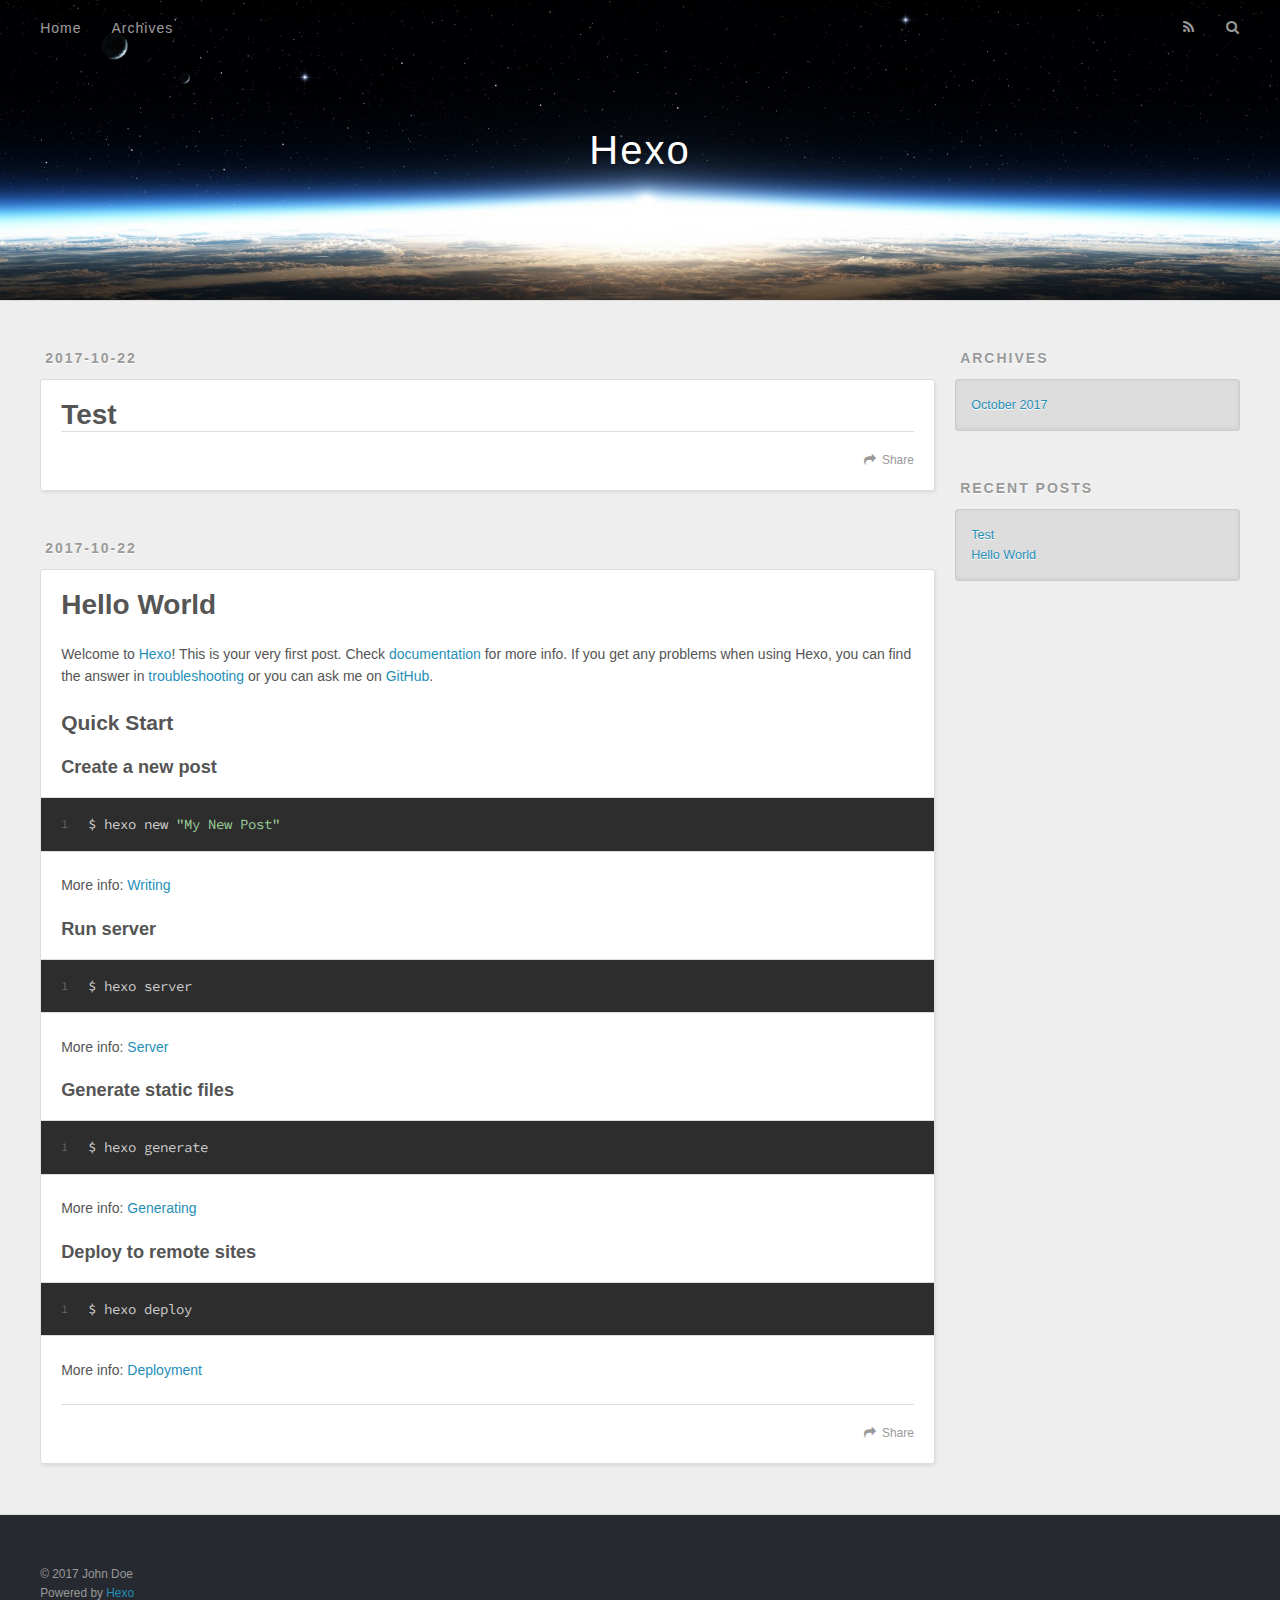
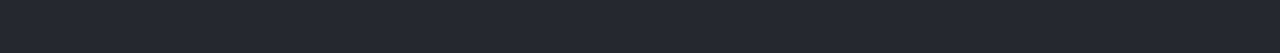
==== index.html @ ef5f0e51 "Site updated: 2017-10-22 21:50:22" ====
<!DOCTYPE html>
<html>
<head>
  <meta charset="utf-8">
  
  <title>Hexo</title>
  <meta name="viewport" content="width=device-width, initial-scale=1, maximum-scale=1">
  <meta property="og:type" content="website">
<meta property="og:title" content="Hexo">
<meta property="og:url" content="http://yoursite.com/index.html">
<meta property="og:site_name" content="Hexo">
<meta name="twitter:card" content="summary">
<meta name="twitter:title" content="Hexo">
  
    <link rel="alternate" href="/atom.xml" title="Hexo" type="application/atom+xml">
  
  
    <link rel="icon" href="/favicon.png">
  
  
    <link href="//fonts.googleapis.com/css?family=Source+Code+Pro" rel="stylesheet" type="text/css">
  
  <link rel="stylesheet" href="/css/style.css">
  

</head>

<body>
  <div id="container">
    <div id="wrap">
      <header id="header">
  <div id="banner"></div>
  <div id="header-outer" class="outer">
    <div id="header-title" class="inner">
      <h1 id="logo-wrap">
        <a href="/" id="logo">Hexo</a>
      </h1>
      
    </div>
    <div id="header-inner" class="inner">
      <nav id="main-nav">
        <a id="main-nav-toggle" class="nav-icon"></a>
        
          <a class="main-nav-link" href="/">Home</a>
        
          <a class="main-nav-link" href="/archives">Archives</a>
        
      </nav>
      <nav id="sub-nav">
        
          <a id="nav-rss-link" class="nav-icon" href="/atom.xml" title="RSS Feed"></a>
        
        <a id="nav-search-btn" class="nav-icon" title="Search"></a>
      </nav>
      <div id="search-form-wrap">
        <form action="//google.com/search" method="get" accept-charset="UTF-8" class="search-form"><input type="search" name="q" class="search-form-input" placeholder="Search"><button type="submit" class="search-form-submit">&#xF002;</button><input type="hidden" name="sitesearch" value="http://yoursite.com"></form>
      </div>
    </div>
  </div>
</header>
      <div class="outer">
        <section id="main">
  
    <article id="post-Test" class="article article-type-post" itemscope itemprop="blogPost">
  <div class="article-meta">
    <a href="/2017/10/22/Test/" class="article-date">
  <time datetime="2017-10-22T13:28:29.000Z" itemprop="datePublished">2017-10-22</time>
</a>
    
  </div>
  <div class="article-inner">
    
    
      <header class="article-header">
        
  
    <h1 itemprop="name">
      <a class="article-title" href="/2017/10/22/Test/">Test</a>
    </h1>
  

      </header>
    
    <div class="article-entry" itemprop="articleBody">
      
        
      
    </div>
    <footer class="article-footer">
      <a data-url="http://yoursite.com/2017/10/22/Test/" data-id="cj92sh2hn0000u2j56nhb7bbc" class="article-share-link">Share</a>
      
      
    </footer>
  </div>
  
</article>


  
    <article id="post-hello-world" class="article article-type-post" itemscope itemprop="blogPost">
  <div class="article-meta">
    <a href="/2017/10/22/hello-world/" class="article-date">
  <time datetime="2017-10-22T13:26:21.000Z" itemprop="datePublished">2017-10-22</time>
</a>
    
  </div>
  <div class="article-inner">
    
    
      <header class="article-header">
        
  
    <h1 itemprop="name">
      <a class="article-title" href="/2017/10/22/hello-world/">Hello World</a>
    </h1>
  

      </header>
    
    <div class="article-entry" itemprop="articleBody">
      
        <p>Welcome to <a href="https://hexo.io/" target="_blank" rel="external">Hexo</a>! This is your very first post. Check <a href="https://hexo.io/docs/" target="_blank" rel="external">documentation</a> for more info. If you get any problems when using Hexo, you can find the answer in <a href="https://hexo.io/docs/troubleshooting.html" target="_blank" rel="external">troubleshooting</a> or you can ask me on <a href="https://github.com/hexojs/hexo/issues" target="_blank" rel="external">GitHub</a>.</p>
<h2 id="Quick-Start"><a href="#Quick-Start" class="headerlink" title="Quick Start"></a>Quick Start</h2><h3 id="Create-a-new-post"><a href="#Create-a-new-post" class="headerlink" title="Create a new post"></a>Create a new post</h3><figure class="highlight bash"><table><tr><td class="gutter"><pre><div class="line">1</div></pre></td><td class="code"><pre><div class="line">$ hexo new <span class="string">"My New Post"</span></div></pre></td></tr></table></figure>
<p>More info: <a href="https://hexo.io/docs/writing.html" target="_blank" rel="external">Writing</a></p>
<h3 id="Run-server"><a href="#Run-server" class="headerlink" title="Run server"></a>Run server</h3><figure class="highlight bash"><table><tr><td class="gutter"><pre><div class="line">1</div></pre></td><td class="code"><pre><div class="line">$ hexo server</div></pre></td></tr></table></figure>
<p>More info: <a href="https://hexo.io/docs/server.html" target="_blank" rel="external">Server</a></p>
<h3 id="Generate-static-files"><a href="#Generate-static-files" class="headerlink" title="Generate static files"></a>Generate static files</h3><figure class="highlight bash"><table><tr><td class="gutter"><pre><div class="line">1</div></pre></td><td class="code"><pre><div class="line">$ hexo generate</div></pre></td></tr></table></figure>
<p>More info: <a href="https://hexo.io/docs/generating.html" target="_blank" rel="external">Generating</a></p>
<h3 id="Deploy-to-remote-sites"><a href="#Deploy-to-remote-sites" class="headerlink" title="Deploy to remote sites"></a>Deploy to remote sites</h3><figure class="highlight bash"><table><tr><td class="gutter"><pre><div class="line">1</div></pre></td><td class="code"><pre><div class="line">$ hexo deploy</div></pre></td></tr></table></figure>
<p>More info: <a href="https://hexo.io/docs/deployment.html" target="_blank" rel="external">Deployment</a></p>

      
    </div>
    <footer class="article-footer">
      <a data-url="http://yoursite.com/2017/10/22/hello-world/" data-id="cj92sh2iu0001u2j5vwj830d9" class="article-share-link">Share</a>
      
      
    </footer>
  </div>
  
</article>


  

</section>
        
          <aside id="sidebar">
  
    

  
    

  
    
  
    
  <div class="widget-wrap">
    <h3 class="widget-title">Archives</h3>
    <div class="widget">
      <ul class="archive-list"><li class="archive-list-item"><a class="archive-list-link" href="/archives/2017/10/">October 2017</a></li></ul>
    </div>
  </div>


  
    
  <div class="widget-wrap">
    <h3 class="widget-title">Recent Posts</h3>
    <div class="widget">
      <ul>
        
          <li>
            <a href="/2017/10/22/Test/">Test</a>
          </li>
        
          <li>
            <a href="/2017/10/22/hello-world/">Hello World</a>
          </li>
        
      </ul>
    </div>
  </div>

  
</aside>
        
      </div>
      <footer id="footer">
  
  <div class="outer">
    <div id="footer-info" class="inner">
      &copy; 2017 John Doe<br>
      Powered by <a href="http://hexo.io/" target="_blank">Hexo</a>
    </div>
  </div>
</footer>
    </div>
    <nav id="mobile-nav">
  
    <a href="/" class="mobile-nav-link">Home</a>
  
    <a href="/archives" class="mobile-nav-link">Archives</a>
  
</nav>
    

<script src="//ajax.googleapis.com/ajax/libs/jquery/2.0.3/jquery.min.js"></script>


  <link rel="stylesheet" href="/fancybox/jquery.fancybox.css">
  <script src="/fancybox/jquery.fancybox.pack.js"></script>


<script src="/js/script.js"></script>

  </div>
</body>
</html>
---- css/style.css ----
body {
  width: 100%;
}
body:before,
body:after {
  content: "";
  display: table;
}
body:after {
  clear: both;
}
html,
body,
div,
span,
applet,
object,
iframe,
h1,
h2,
h3,
h4,
h5,
h6,
p,
blockquote,
pre,
a,
abbr,
acronym,
address,
big,
cite,
code,
del,
dfn,
em,
img,
ins,
kbd,
q,
s,
samp,
small,
strike,
strong,
sub,
sup,
tt,
var,
dl,
dt,
dd,
ol,
ul,
li,
fieldset,
form,
label,
legend,
table,
caption,
tbody,
tfoot,
thead,
tr,
th,
td {
  margin: 0;
  padding: 0;
  border: 0;
  outline: 0;
  font-weight: inherit;
  font-style: inherit;
  font-family: inherit;
  font-size: 100%;
  vertical-align: baseline;
}
body {
  line-height: 1;
  color: #000;
  background: #fff;
}
ol,
ul {
  list-style: none;
}
table {
  border-collapse: separate;
  border-spacing: 0;
  vertical-align: middle;
}
caption,
th,
td {
  text-align: left;
  font-weight: normal;
  vertical-align: middle;
}
a img {
  border: none;
}
input,
button {
  margin: 0;
  padding: 0;
}
input::-moz-focus-inner,
button::-moz-focus-inner {
  border: 0;
  padding: 0;
}
@font-face {
  font-family: FontAwesome;
  font-style: normal;
  font-weight: normal;
  src: url("fonts/fontawesome-webfont.eot?v=#4.0.3");
  src: url("fonts/fontawesome-webfont.eot?#iefix&v=#4.0.3") format("embedded-opentype"), url("fonts/fontawesome-webfont.woff?v=#4.0.3") format("woff"), url("fonts/fontawesome-webfont.ttf?v=#4.0.3") format("truetype"), url("fonts/fontawesome-webfont.svg#fontawesomeregular?v=#4.0.3") format("svg");
}
html,
body,
#container {
  height: 100%;
}
body {
  background: #eee;
  font: 14px "Helvetica Neue", Helvetica, Arial, sans-serif;
  -webkit-text-size-adjust: 100%;
}
.outer {
  max-width: 1220px;
  margin: 0 auto;
  padding: 0 20px;
}
.outer:before,
.outer:after {
  content: "";
  display: table;
}
.outer:after {
  clear: both;
}
.inner {
  display: inline;
  float: left;
  width: 98.33333333333333%;
  margin: 0 0.833333333333333%;
}
.left,
.alignleft {
  float: left;
}
.right,
.alignright {
  float: right;
}
.clear {
  clear: both;
}
#container {
  position: relative;
}
.mobile-nav-on {
  overflow: hidden;
}
#wrap {
  height: 100%;
  width: 100%;
  position: absolute;
  top: 0;
  left: 0;
  -webkit-transition: 0.2s ease-out;
  -moz-transition: 0.2s ease-out;
  -ms-transition: 0.2s ease-out;
  transition: 0.2s ease-out;
  z-index: 1;
  background: #eee;
}
.mobile-nav-on #wrap {
  left: 280px;
}
@media screen and (min-width: 768px) {
  #main {
    display: inline;
    float: left;
    width: 73.33333333333333%;
    margin: 0 0.833333333333333%;
  }
}
.article-date,
.article-category-link,
.archive-year,
.widget-title {
  text-decoration: none;
  text-transform: uppercase;
  letter-spacing: 2px;
  color: #999;
  margin-bottom: 1em;
  margin-left: 5px;
  line-height: 1em;
  text-shadow: 0 1px #fff;
  font-weight: bold;
}
.article-inner,
.archive-article-inner {
  background: #fff;
  -webkit-box-shadow: 1px 2px 3px #ddd;
  box-shadow: 1px 2px 3px #ddd;
  border: 1px solid #ddd;
  border-radius: 3px;
}
.article-entry h1,
.widget h1 {
  font-size: 2em;
}
.article-entry h2,
.widget h2 {
  font-size: 1.5em;
}
.article-entry h3,
.widget h3 {
  font-size: 1.3em;
}
.article-entry h4,
.widget h4 {
  font-size: 1.2em;
}
.article-entry h5,
.widget h5 {
  font-size: 1em;
}
.article-entry h6,
.widget h6 {
  font-size: 1em;
  color: #999;
}
.article-entry hr,
.widget hr {
  border: 1px dashed #ddd;
}
.article-entry strong,
.widget strong {
  font-weight: bold;
}
.article-entry em,
.widget em,
.article-entry cite,
.widget cite {
  font-style: italic;
}
.article-entry sup,
.widget sup,
.article-entry sub,
.widget sub {
  font-size: 0.75em;
  line-height: 0;
  position: relative;
  vertical-align: baseline;
}
.article-entry sup,
.widget sup {
  top: -0.5em;
}
.article-entry sub,
.widget sub {
  bottom: -0.2em;
}
.article-entry small,
.widget small {
  font-size: 0.85em;
}
.article-entry acronym,
.widget acronym,
.article-entry abbr,
.widget abbr {
  border-bottom: 1px dotted;
}
.article-entry ul,
.widget ul,
.article-entry ol,
.widget ol,
.article-entry dl,
.widget dl {
  margin: 0 20px;
  line-height: 1.6em;
}
.article-entry ul ul,
.widget ul ul,
.article-entry ol ul,
.widget ol ul,
.article-entry ul ol,
.widget ul ol,
.article-entry ol ol,
.widget ol ol {
  margin-top: 0;
  margin-bottom: 0;
}
.article-entry ul,
.widget ul {
  list-style: disc;
}
.article-entry ol,
.widget ol {
  list-style: decimal;
}
.article-entry dt,
.widget dt {
  font-weight: bold;
}
#header {
  height: 300px;
  position: relative;
  border-bottom: 1px solid #ddd;
}
#header:before,
#header:after {
  content: "";
  position: absolute;
  left: 0;
  right: 0;
  height: 40px;
}
#header:before {
  top: 0;
  background: -webkit-linear-gradient(rgba(0,0,0,0.2), transparent);
  background: -moz-linear-gradient(rgba(0,0,0,0.2), transparent);
  background: -ms-linear-gradient(rgba(0,0,0,0.2), transparent);
  background: linear-gradient(rgba(0,0,0,0.2), transparent);
}
#header:after {
  bottom: 0;
  background: -webkit-linear-gradient(transparent, rgba(0,0,0,0.2));
  background: -moz-linear-gradient(transparent, rgba(0,0,0,0.2));
  background: -ms-linear-gradient(transparent, rgba(0,0,0,0.2));
  background: linear-gradient(transparent, rgba(0,0,0,0.2));
}
#header-outer {
  height: 100%;
  position: relative;
}
#header-inner {
  position: relative;
  overflow: hidden;
}
#banner {
  position: absolute;
  top: 0;
  left: 0;
  width: 100%;
  height: 100%;
  background: url("images/banner.jpg") center #000;
  -webkit-background-size: cover;
  -moz-background-size: cover;
  background-size: cover;
  z-index: -1;
}
#header-title {
  text-align: center;
  height: 40px;
  position: absolute;
  top: 50%;
  left: 0;
  margin-top: -20px;
}
#logo,
#subtitle {
  text-decoration: none;
  color: #fff;
  font-weight: 300;
  text-shadow: 0 1px 4px rgba(0,0,0,0.3);
}
#logo {
  font-size: 40px;
  line-height: 40px;
  letter-spacing: 2px;
}
#subtitle {
  font-size: 16px;
  line-height: 16px;
  letter-spacing: 1px;
}
#subtitle-wrap {
  margin-top: 16px;
}
#main-nav {
  float: left;
  margin-left: -15px;
}
.nav-icon,
.main-nav-link {
  float: left;
  color: #fff;
  opacity: 0.6;
  text-decoration: none;
  text-shadow: 0 1px rgba(0,0,0,0.2);
  -webkit-transition: opacity 0.2s;
  -moz-transition: opacity 0.2s;
  -ms-transition: opacity 0.2s;
  transition: opacity 0.2s;
  display: block;
  padding: 20px 15px;
}
.nav-icon:hover,
.main-nav-link:hover {
  opacity: 1;
}
.nav-icon {
  font-family: FontAwesome;
  text-align: center;
  font-size: 14px;
  width: 14px;
  height: 14px;
  padding: 20px 15px;
  position: relative;
  cursor: pointer;
}
.main-nav-link {
  font-weight: 300;
  letter-spacing: 1px;
}
@media screen and (max-width: 479px) {
  .main-nav-link {
    display: none;
  }
}
#main-nav-toggle {
  display: none;
}
#main-nav-toggle:before {
  content: "\f0c9";
}
@media screen and (max-width: 479px) {
  #main-nav-toggle {
    display: block;
  }
}
#sub-nav {
  float: right;
  margin-right: -15px;
}
#nav-rss-link:before {
  content: "\f09e";
}
#nav-search-btn:before {
  content: "\f002";
}
#search-form-wrap {
  position: absolute;
  top: 15px;
  width: 150px;
  height: 30px;
  right: -150px;
  opacity: 0;
  -webkit-transition: 0.2s ease-out;
  -moz-transition: 0.2s ease-out;
  -ms-transition: 0.2s ease-out;
  transition: 0.2s ease-out;
}
#search-form-wrap.on {
  opacity: 1;
  right: 0;
}
@media screen and (max-width: 479px) {
  #search-form-wrap {
    width: 100%;
    right: -100%;
  }
}
.search-form {
  position: absolute;
  top: 0;
  left: 0;
  right: 0;
  background: #fff;
  padding: 5px 15px;
  border-radius: 15px;
  -webkit-box-shadow: 0 0 10px rgba(0,0,0,0.3);
  box-shadow: 0 0 10px rgba(0,0,0,0.3);
}
.search-form-input {
  border: none;
  background: none;
  color: #555;
  width: 100%;
  font: 13px "Helvetica Neue", Helvetica, Arial, sans-serif;
  outline: none;
}
.search-form-input::-webkit-search-results-decoration,
.search-form-input::-webkit-search-cancel-button {
  -webkit-appearance: none;
}
.search-form-submit {
  position: absolute;
  top: 50%;
  right: 10px;
  margin-top: -7px;
  font: 13px FontAwesome;
  border: none;
  background: none;
  color: #bbb;
  cursor: pointer;
}
.search-form-submit:hover,
.search-form-submit:focus {
  color: #777;
}
.article {
  margin: 50px 0;
}
.article-inner {
  overflow: hidden;
}
.article-meta:before,
.article-meta:after {
  content: "";
  display: table;
}
.article-meta:after {
  clear: both;
}
.article-date {
  float: left;
}
.article-category {
  float: left;
  line-height: 1em;
  color: #ccc;
  text-shadow: 0 1px #fff;
  margin-left: 8px;
}
.article-category:before {
  content: "\2022";
}
.article-category-link {
  margin: 0 12px 1em;
}
.article-header {
  padding: 20px 20px 0;
}
.article-title {
  text-decoration: none;
  font-size: 2em;
  font-weight: bold;
  color: #555;
  line-height: 1.1em;
  -webkit-transition: color 0.2s;
  -moz-transition: color 0.2s;
  -ms-transition: color 0.2s;
  transition: color 0.2s;
}
a.article-title:hover {
  color: #258fb8;
}
.article-entry {
  color: #555;
  padding: 0 20px;
}
.article-entry:before,
.article-entry:after {
  content: "";
  display: table;
}
.article-entry:after {
  clear: both;
}
.article-entry p,
.article-entry table {
  line-height: 1.6em;
  margin: 1.6em 0;
}
.article-entry h1,
.article-entry h2,
.article-entry h3,
.article-entry h4,
.article-entry h5,
.article-entry h6 {
  font-weight: bold;
}
.article-entry h1,
.article-entry h2,
.article-entry h3,
.article-entry h4,
.article-entry h5,
.article-entry h6 {
  line-height: 1.1em;
  margin: 1.1em 0;
}
.article-entry a {
  color: #258fb8;
  text-decoration: none;
}
.article-entry a:hover {
  text-decoration: underline;
}
.article-entry ul,
.article-entry ol,
.article-entry dl {
  margin-top: 1.6em;
  margin-bottom: 1.6em;
}
.article-entry img,
.article-entry video {
  max-width: 100%;
  height: auto;
  display: block;
  margin: auto;
}
.article-entry iframe {
  border: none;
}
.article-entry table {
  width: 100%;
  border-collapse: collapse;
  border-spacing: 0;
}
.article-entry th {
  font-weight: bold;
  border-bottom: 3px solid #ddd;
  padding-bottom: 0.5em;
}
.article-entry td {
  border-bottom: 1px solid #ddd;
  padding: 10px 0;
}
.article-entry blockquote {
  font-family: Georgia, "Times New Roman", serif;
  font-size: 1.4em;
  margin: 1.6em 20px;
  text-align: center;
}
.article-entry blockquote footer {
  font-size: 14px;
  margin: 1.6em 0;
  font-family: "Helvetica Neue", Helvetica, Arial, sans-serif;
}
.article-entry blockquote footer cite:before {
  content: "—";
  padding: 0 0.5em;
}
.article-entry .pullquote {
  text-align: left;
  width: 45%;
  margin: 0;
}
.article-entry .pullquote.left {
  margin-left: 0.5em;
  margin-right: 1em;
}
.article-entry .pullquote.right {
  margin-right: 0.5em;
  margin-left: 1em;
}
.article-entry .caption {
  color: #999;
  display: block;
  font-size: 0.9em;
  margin-top: 0.5em;
  position: relative;
  text-align: center;
}
.article-entry .video-container {
  position: relative;
  padding-top: 56.25%;
  height: 0;
  overflow: hidden;
}
.article-entry .video-container iframe,
.article-entry .video-container object,
.article-entry .video-container embed {
  position: absolute;
  top: 0;
  left: 0;
  width: 100%;
  height: 100%;
  margin-top: 0;
}
.article-more-link a {
  display: inline-block;
  line-height: 1em;
  padding: 6px 15px;
  border-radius: 15px;
  background: #eee;
  color: #999;
  text-shadow: 0 1px #fff;
  text-decoration: none;
}
.article-more-link a:hover {
  background: #258fb8;
  color: #fff;
  text-decoration: none;
  text-shadow: 0 1px #1e7293;
}
.article-footer {
  font-size: 0.85em;
  line-height: 1.6em;
  border-top: 1px solid #ddd;
  padding-top: 1.6em;
  margin: 0 20px 20px;
}
.article-footer:before,
.article-footer:after {
  content: "";
  display: table;
}
.article-footer:after {
  clear: both;
}
.article-footer a {
  color: #999;
  text-decoration: none;
}
.article-footer a:hover {
  color: #555;
}
.article-tag-list-item {
  float: left;
  margin-right: 10px;
}
.article-tag-list-link:before {
  content: "#";
}
.article-comment-link {
  float: right;
}
.article-comment-link:before {
  content: "\f075";
  font-family: FontAwesome;
  padding-right: 8px;
}
.article-share-link {
  cursor: pointer;
  float: right;
  margin-left: 20px;
}
.article-share-link:before {
  content: "\f064";
  font-family: FontAwesome;
  padding-right: 6px;
}
#article-nav {
  position: relative;
}
#article-nav:before,
#article-nav:after {
  content: "";
  display: table;
}
#article-nav:after {
  clear: both;
}
@media screen and (min-width: 768px) {
  #article-nav {
    margin: 50px 0;
  }
  #article-nav:before {
    width: 8px;
    height: 8px;
    position: absolute;
    top: 50%;
    left: 50%;
    margin-top: -4px;
    margin-left: -4px;
    content: "";
    border-radius: 50%;
    background: #ddd;
    -webkit-box-shadow: 0 1px 2px #fff;
    box-shadow: 0 1px 2px #fff;
  }
}
.article-nav-link-wrap {
  text-decoration: none;
  text-shadow: 0 1px #fff;
  color: #999;
  -webkit-box-sizing: border-box;
  -moz-box-sizing: border-box;
  box-sizing: border-box;
  margin-top: 50px;
  text-align: center;
  display: block;
}
.article-nav-link-wrap:hover {
  color: #555;
}
@media screen and (min-width: 768px) {
  .article-nav-link-wrap {
    width: 50%;
    margin-top: 0;
  }
}
@media screen and (min-width: 768px) {
  #article-nav-newer {
    float: left;
    text-align: right;
    padding-right: 20px;
  }
}
@media screen and (min-width: 768px) {
  #article-nav-older {
    float: right;
    text-align: left;
    padding-left: 20px;
  }
}
.article-nav-caption {
  text-transform: uppercase;
  letter-spacing: 2px;
  color: #ddd;
  line-height: 1em;
  font-weight: bold;
}
#article-nav-newer .article-nav-caption {
  margin-right: -2px;
}
.article-nav-title {
  font-size: 0.85em;
  line-height: 1.6em;
  margin-top: 0.5em;
}
.article-share-box {
  position: absolute;
  display: none;
  background: #fff;
  -webkit-box-shadow: 1px 2px 10px rgba(0,0,0,0.2);
  box-shadow: 1px 2px 10px rgba(0,0,0,0.2);
  border-radius: 3px;
  margin-left: -145px;
  overflow: hidden;
  z-index: 1;
}
.article-share-box.on {
  display: block;
}
.article-share-input {
  width: 100%;
  background: none;
  -webkit-box-sizing: border-box;
  -moz-box-sizing: border-box;
  box-sizing: border-box;
  font: 14px "Helvetica Neue", Helvetica, Arial, sans-serif;
  padding: 0 15px;
  color: #555;
  outline: none;
  border: 1px solid #ddd;
  border-radius: 3px 3px 0 0;
  height: 36px;
  line-height: 36px;
}
.article-share-links {
  background: #eee;
}
.article-share-links:before,
.article-share-links:after {
  content: "";
  display: table;
}
.article-share-links:after {
  clear: both;
}
.article-share-twitter,
.article-share-facebook,
.article-share-pinterest,
.article-share-google {
  width: 50px;
  height: 36px;
  display: block;
  float: left;
  position: relative;
  color: #999;
  text-shadow: 0 1px #fff;
}
.article-share-twitter:before,
.article-share-facebook:before,
.article-share-pinterest:before,
.article-share-google:before {
  font-size: 20px;
  font-family: FontAwesome;
  width: 20px;
  height: 20px;
  position: absolute;
  top: 50%;
  left: 50%;
  margin-top: -10px;
  margin-left: -10px;
  text-align: center;
}
.article-share-twitter:hover,
.article-share-facebook:hover,
.article-share-pinterest:hover,
.article-share-google:hover {
  color: #fff;
}
.article-share-twitter:before {
  content: "\f099";
}
.article-share-twitter:hover {
  background: #00aced;
  text-shadow: 0 1px #008abe;
}
.article-share-facebook:before {
  content: "\f09a";
}
.article-share-facebook:hover {
  background: #3b5998;
  text-shadow: 0 1px #2f477a;
}
.article-share-pinterest:before {
  content: "\f0d2";
}
.article-share-pinterest:hover {
  background: #cb2027;
  text-shadow: 0 1px #a21a1f;
}
.article-share-google:before {
  content: "\f0d5";
}
.article-share-google:hover {
  background: #dd4b39;
  text-shadow: 0 1px #be3221;
}
.article-gallery {
  background: #000;
  position: relative;
}
.article-gallery-photos {
  position: relative;
  overflow: hidden;
}
.article-gallery-img {
  display: none;
  max-width: 100%;
}
.article-gallery-img:first-child {
  display: block;
}
.article-gallery-img.loaded {
  position: absolute;
  display: block;
}
.article-gallery-img img {
  display: block;
  max-width: 100%;
  margin: 0 auto;
}
#comments {
  background: #fff;
  -webkit-box-shadow: 1px 2px 3px #ddd;
  box-shadow: 1px 2px 3px #ddd;
  padding: 20px;
  border: 1px solid #ddd;
  border-radius: 3px;
  margin: 50px 0;
}
#comments a {
  color: #258fb8;
}
.archives-wrap {
  margin: 50px 0;
}
.archives:before,
.archives:after {
  content: "";
  display: table;
}
.archives:after {
  clear: both;
}
.archive-year-wrap {
  margin-bottom: 1em;
}
.archives {
  -webkit-column-gap: 10px;
  -moz-column-gap: 10px;
  column-gap: 10px;
}
@media screen and (min-width: 480px) and (max-width: 767px) {
  .archives {
    -webkit-column-count: 2;
    -moz-column-count: 2;
    column-count: 2;
  }
}
@media screen and (min-width: 768px) {
  .archives {
    -webkit-column-count: 3;
    -moz-column-count: 3;
    column-count: 3;
  }
}
.archive-article {
  -webkit-column-break-inside: avoid;
  page-break-inside: avoid;
  overflow: hidden;
  break-inside: avoid-column;
}
.archive-article-inner {
  padding: 10px;
  margin-bottom: 15px;
}
.archive-article-title {
  text-decoration: none;
  font-weight: bold;
  color: #555;
  -webkit-transition: color 0.2s;
  -moz-transition: color 0.2s;
  -ms-transition: color 0.2s;
  transition: color 0.2s;
  line-height: 1.6em;
}
.archive-article-title:hover {
  color: #258fb8;
}
.archive-article-footer {
  margin-top: 1em;
}
.archive-article-date {
  color: #999;
  text-decoration: none;
  font-size: 0.85em;
  line-height: 1em;
  margin-bottom: 0.5em;
  display: block;
}
#page-nav {
  margin: 50px auto;
  background: #fff;
  -webkit-box-shadow: 1px 2px 3px #ddd;
  box-shadow: 1px 2px 3px #ddd;
  border: 1px solid #ddd;
  border-radius: 3px;
  text-align: center;
  color: #999;
  overflow: hidden;
}
#page-nav:before,
#page-nav:after {
  content: "";
  display: table;
}
#page-nav:after {
  clear: both;
}
#page-nav a,
#page-nav span {
  padding: 10px 20px;
  line-height: 1;
  height: 2ex;
}
#page-nav a {
  color: #999;
  text-decoration: none;
}
#page-nav a:hover {
  background: #999;
  color: #fff;
}
#page-nav .prev {
  float: left;
}
#page-nav .next {
  float: right;
}
#page-nav .page-number {
  display: inline-block;
}
@media screen and (max-width: 479px) {
  #page-nav .page-number {
    display: none;
  }
}
#page-nav .current {
  color: #555;
  font-weight: bold;
}
#page-nav .space {
  color: #ddd;
}
#footer {
  background: #262a30;
  padding: 50px 0;
  border-top: 1px solid #ddd;
  color: #999;
}
#footer a {
  color: #258fb8;
  text-decoration: none;
}
#footer a:hover {
  text-decoration: underline;
}
#footer-info {
  line-height: 1.6em;
  font-size: 0.85em;
}
.article-entry pre,
.article-entry .highlight {
  background: #2d2d2d;
  margin: 0 -20px;
  padding: 15px 20px;
  border-style: solid;
  border-color: #ddd;
  border-width: 1px 0;
  overflow: auto;
  color: #ccc;
  line-height: 22.400000000000002px;
}
.article-entry .highlight .gutter pre,
.article-entry .gist .gist-file .gist-data .line-numbers {
  color: #666;
  font-size: 0.85em;
}
.article-entry pre,
.article-entry code {
  font-family: "Source Code Pro", Consolas, Monaco, Menlo, Consolas, monospace;
}
.article-entry code {
  background: #eee;
  text-shadow: 0 1px #fff;
  padding: 0 0.3em;
}
.article-entry pre code {
  background: none;
  text-shadow: none;
  padding: 0;
}
.article-entry .highlight pre {
  border: none;
  margin: 0;
  padding: 0;
}
.article-entry .highlight table {
  margin: 0;
  width: auto;
}
.article-entry .highlight td {
  border: none;
  padding: 0;
}
.article-entry .highlight figcaption {
  font-size: 0.85em;
  color: #999;
  line-height: 1em;
  margin-bottom: 1em;
}
.article-entry .highlight figcaption:before,
.article-entry .highlight figcaption:after {
  content: "";
  display: table;
}
.article-entry .highlight figcaption:after {
  clear: both;
}
.article-entry .highlight figcaption a {
  float: right;
}
.article-entry .highlight .gutter pre {
  text-align: right;
  padding-right: 20px;
}
.article-entry .highlight .line {
  height: 22.400000000000002px;
}
.article-entry .highlight .line.marked {
  background: #515151;
}
.article-entry .gist {
  margin: 0 -20px;
  border-style: solid;
  border-color: #ddd;
  border-width: 1px 0;
  background: #2d2d2d;
  padding: 15px 20px 15px 0;
}
.article-entry .gist .gist-file {
  border: none;
  font-family: "Source Code Pro", Consolas, Monaco, Menlo, Consolas, monospace;
  margin: 0;
}
.article-entry .gist .gist-file .gist-data {
  background: none;
  border: none;
}
.article-entry .gist .gist-file .gist-data .line-numbers {
  background: none;
  border: none;
  padding: 0 20px 0 0;
}
.article-entry .gist .gist-file .gist-data .line-data {
  padding: 0 !important;
}
.article-entry .gist .gist-file .highlight {
  margin: 0;
  padding: 0;
  border: none;
}
.article-entry .gist .gist-file .gist-meta {
  background: #2d2d2d;
  color: #999;
  font: 0.85em "Helvetica Neue", Helvetica, Arial, sans-serif;
  text-shadow: 0 0;
  padding: 0;
  margin-top: 1em;
  margin-left: 20px;
}
.article-entry .gist .gist-file .gist-meta a {
  color: #258fb8;
  font-weight: normal;
}
.article-entry .gist .gist-file .gist-meta a:hover {
  text-decoration: underline;
}
pre .comment,
pre .title {
  color: #999;
}
pre .variable,
pre .attribute,
pre .tag,
pre .regexp,
pre .ruby .constant,
pre .xml .tag .title,
pre .xml .pi,
pre .xml .doctype,
pre .html .doctype,
pre .css .id,
pre .css .class,
pre .css .pseudo {
  color: #f2777a;
}
pre .number,
pre .preprocessor,
pre .built_in,
pre .literal,
pre .params,
pre .constant {
  color: #f99157;
}
pre .class,
pre .ruby .class .title,
pre .css .rules .attribute {
  color: #9c9;
}
pre .string,
pre .value,
pre .inheritance,
pre .header,
pre .ruby .symbol,
pre .xml .cdata {
  color: #9c9;
}
pre .css .hexcolor {
  color: #6cc;
}
pre .function,
pre .python .decorator,
pre .python .title,
pre .ruby .function .title,
pre .ruby .title .keyword,
pre .perl .sub,
pre .javascript .title,
pre .coffeescript .title {
  color: #69c;
}
pre .keyword,
pre .javascript .function {
  color: #c9c;
}
@media screen and (max-width: 479px) {
  #mobile-nav {
    position: absolute;
    top: 0;
    left: 0;
    width: 280px;
    height: 100%;
    background: #191919;
    border-right: 1px solid #fff;
  }
}
@media screen and (max-width: 479px) {
  .mobile-nav-link {
    display: block;
    color: #999;
    text-decoration: none;
    padding: 15px 20px;
    font-weight: bold;
  }
  .mobile-nav-link:hover {
    color: #fff;
  }
}
@media screen and (min-width: 768px) {
  #sidebar {
    display: inline;
    float: left;
    width: 23.333333333333332%;
    margin: 0 0.833333333333333%;
  }
}
.widget-wrap {
  margin: 50px 0;
}
.widget {
  color: #777;
  text-shadow: 0 1px #fff;
  background: #ddd;
  -webkit-box-shadow: 0 -1px 4px #ccc inset;
  box-shadow: 0 -1px 4px #ccc inset;
  border: 1px solid #ccc;
  padding: 15px;
  border-radius: 3px;
}
.widget a {
  color: #258fb8;
  text-decoration: none;
}
.widget a:hover {
  text-decoration: underline;
}
.widget ul ul,
.widget ol ul,
.widget dl ul,
.widget ul ol,
.widget ol ol,
.widget dl ol,
.widget ul dl,
.widget ol dl,
.widget dl dl {
  margin-left: 15px;
  list-style: disc;
}
.widget {
  line-height: 1.6em;
  word-wrap: break-word;
  font-size: 0.9em;
}
.widget ul,
.widget ol {
  list-style: none;
  margin: 0;
}
.widget ul ul,
.widget ol ul,
.widget ul ol,
.widget ol ol {
  margin: 0 20px;
}
.widget ul ul,
.widget ol ul {
  list-style: disc;
}
.widget ul ol,
.widget ol ol {
  list-style: decimal;
}
.category-list-count,
.tag-list-count,
.archive-list-count {
  padding-left: 5px;
  color: #999;
  font-size: 0.85em;
}
.category-list-count:before,
.tag-list-count:before,
.archive-list-count:before {
  content: "(";
}
.category-list-count:after,
.tag-list-count:after,
.archive-list-count:after {
  content: ")";
}
.tagcloud a {
  margin-right: 5px;
  display: inline-block;
}
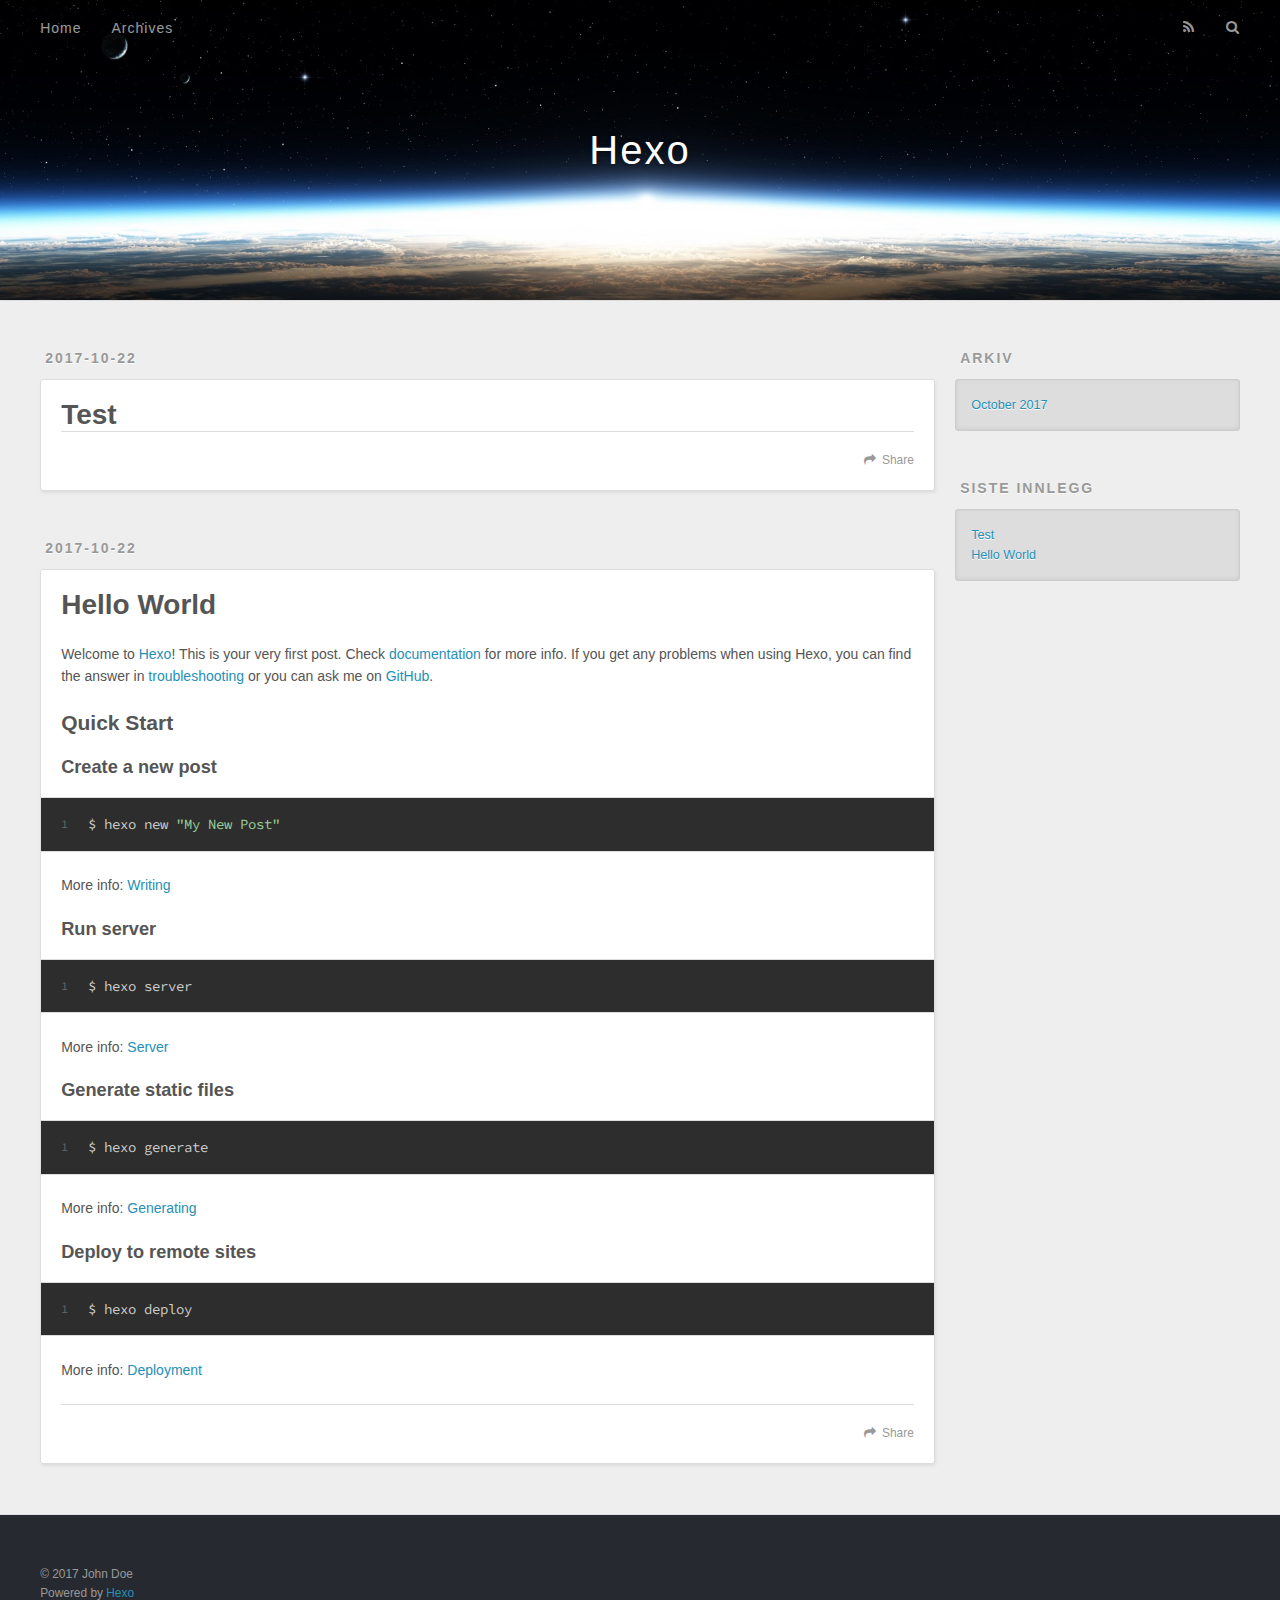
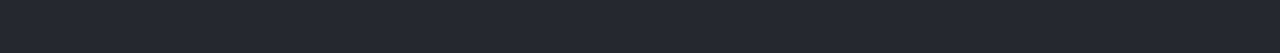
==== commit c0dcfd3d: "Site updated: 2017-10-22 21:53:44" ====
--- a/index.html
+++ b/index.html
@@ -50,7 +50,7 @@
         
           <a id="nav-rss-link" class="nav-icon" href="/atom.xml" title="RSS Feed"></a>
         
-        <a id="nav-search-btn" class="nav-icon" title="Search"></a>
+        <a id="nav-search-btn" class="nav-icon" title="Søk"></a>
       </nav>
       <div id="search-form-wrap">
         <form action="//google.com/search" method="get" accept-charset="UTF-8" class="search-form"><input type="search" name="q" class="search-form-input" placeholder="Search"><button type="submit" class="search-form-submit">&#xF002;</button><input type="hidden" name="sitesearch" value="http://yoursite.com"></form>
@@ -87,7 +87,7 @@
       
     </div>
     <footer class="article-footer">
-      <a data-url="http://yoursite.com/2017/10/22/Test/" data-id="cj92sh2hn0000u2j56nhb7bbc" class="article-share-link">Share</a>
+      <a data-url="http://yoursite.com/2017/10/22/Test/" data-id="cj92td90r00003qj5iyam3f0t" class="article-share-link">Share</a>
       
       
     </footer>
@@ -132,7 +132,7 @@
       
     </div>
     <footer class="article-footer">
-      <a data-url="http://yoursite.com/2017/10/22/hello-world/" data-id="cj92sh2iu0001u2j5vwj830d9" class="article-share-link">Share</a>
+      <a data-url="http://yoursite.com/2017/10/22/hello-world/" data-id="cj92td90y00013qj5ziijel38" class="article-share-link">Share</a>
       
       
     </footer>
@@ -157,7 +157,7 @@
   
     
   <div class="widget-wrap">
-    <h3 class="widget-title">Archives</h3>
+    <h3 class="widget-title">Arkiv</h3>
     <div class="widget">
       <ul class="archive-list"><li class="archive-list-item"><a class="archive-list-link" href="/archives/2017/10/">October 2017</a></li></ul>
     </div>
@@ -167,7 +167,7 @@
   
     
   <div class="widget-wrap">
-    <h3 class="widget-title">Recent Posts</h3>
+    <h3 class="widget-title">Siste innlegg</h3>
     <div class="widget">
       <ul>
         
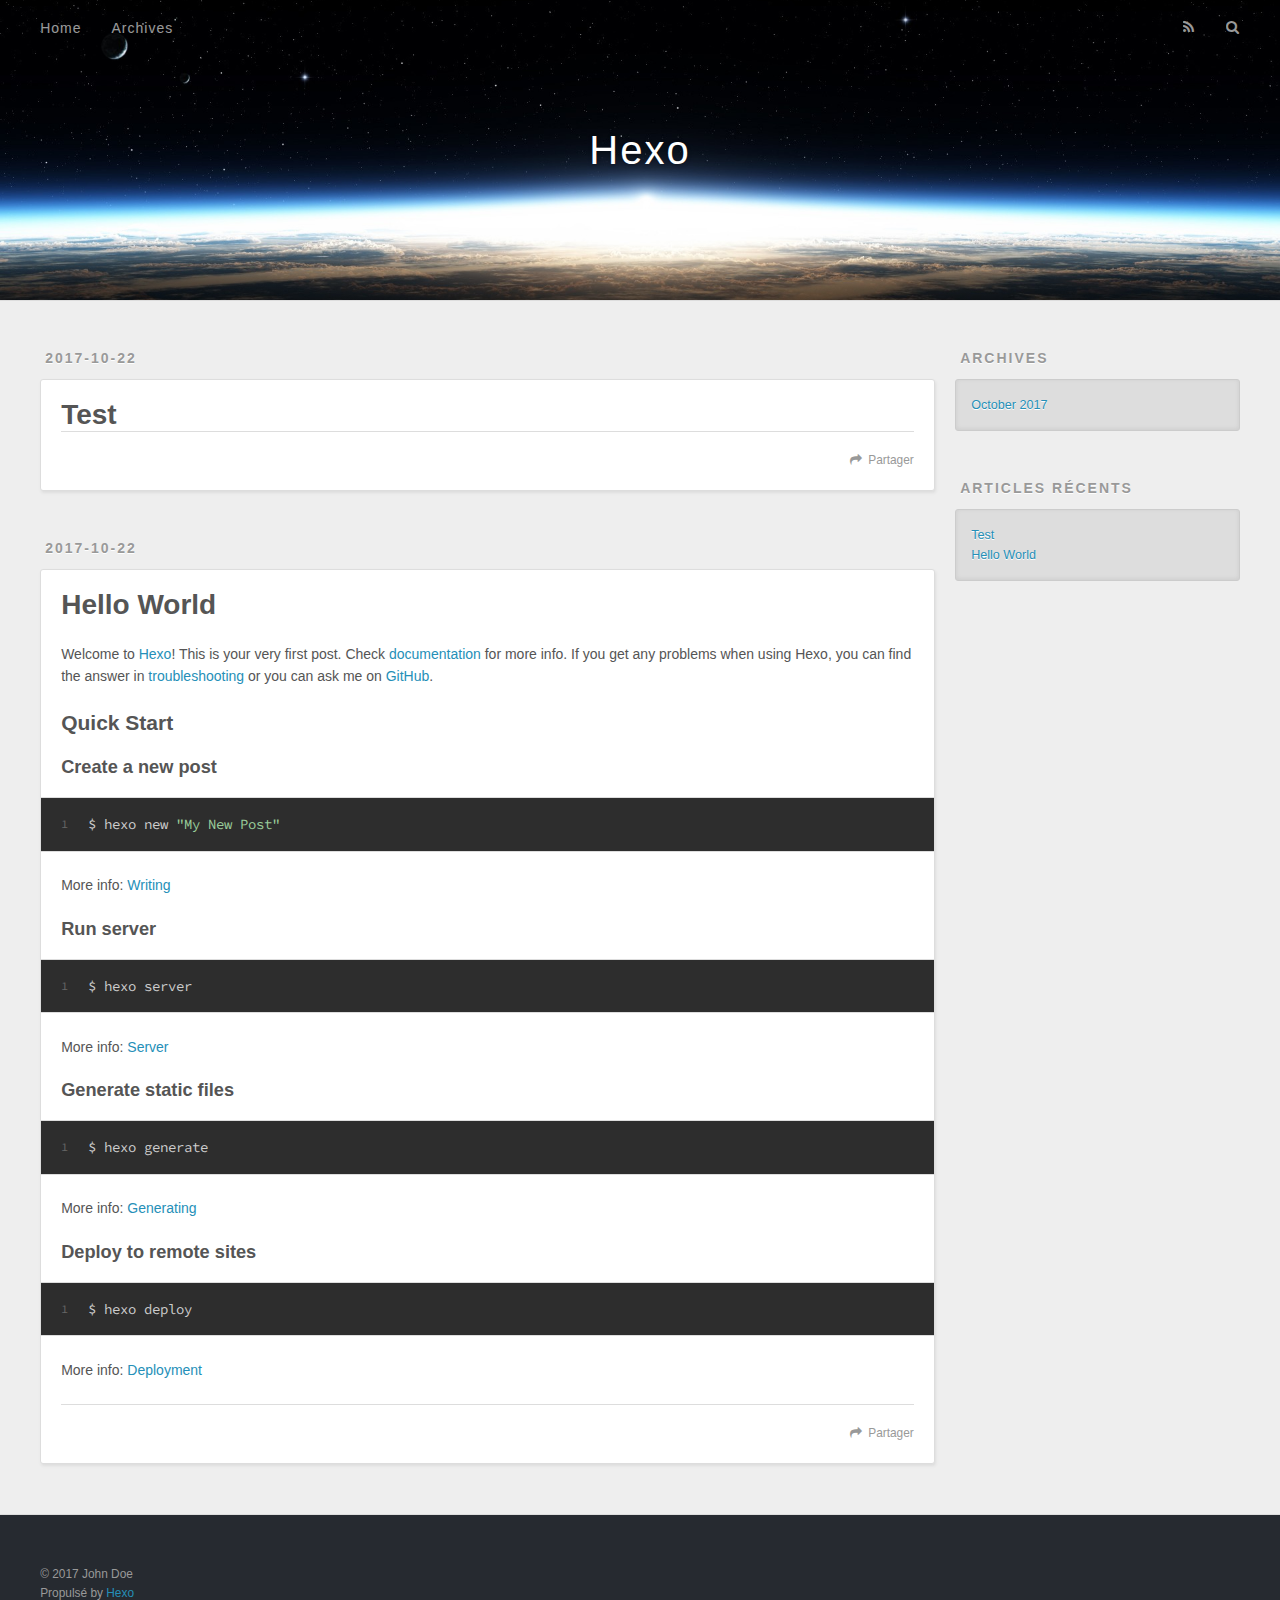
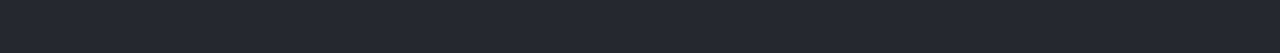
==== commit 2bdab78a: "Site updated: 2017-10-22 21:57:06" ====
--- a/index.html
+++ b/index.html
@@ -48,9 +48,9 @@
       </nav>
       <nav id="sub-nav">
         
-          <a id="nav-rss-link" class="nav-icon" href="/atom.xml" title="RSS Feed"></a>
-        
-        <a id="nav-search-btn" class="nav-icon" title="Søk"></a>
+          <a id="nav-rss-link" class="nav-icon" href="/atom.xml" title="Flux RSS"></a>
+        
+        <a id="nav-search-btn" class="nav-icon" title="Rechercher"></a>
       </nav>
       <div id="search-form-wrap">
         <form action="//google.com/search" method="get" accept-charset="UTF-8" class="search-form"><input type="search" name="q" class="search-form-input" placeholder="Search"><button type="submit" class="search-form-submit">&#xF002;</button><input type="hidden" name="sitesearch" value="http://yoursite.com"></form>
@@ -87,7 +87,7 @@
       
     </div>
     <footer class="article-footer">
-      <a data-url="http://yoursite.com/2017/10/22/Test/" data-id="cj92td90r00003qj5iyam3f0t" class="article-share-link">Share</a>
+      <a data-url="http://yoursite.com/2017/10/22/Test/" data-id="cj92thm3j00015jj5w9mqavmv" class="article-share-link">Partager</a>
       
       
     </footer>
@@ -132,7 +132,7 @@
       
     </div>
     <footer class="article-footer">
-      <a data-url="http://yoursite.com/2017/10/22/hello-world/" data-id="cj92td90y00013qj5ziijel38" class="article-share-link">Share</a>
+      <a data-url="http://yoursite.com/2017/10/22/hello-world/" data-id="cj92thm3c00005jj5ihiou8fi" class="article-share-link">Partager</a>
       
       
     </footer>
@@ -157,7 +157,7 @@
   
     
   <div class="widget-wrap">
-    <h3 class="widget-title">Arkiv</h3>
+    <h3 class="widget-title">Archives</h3>
     <div class="widget">
       <ul class="archive-list"><li class="archive-list-item"><a class="archive-list-link" href="/archives/2017/10/">October 2017</a></li></ul>
     </div>
@@ -167,7 +167,7 @@
   
     
   <div class="widget-wrap">
-    <h3 class="widget-title">Siste innlegg</h3>
+    <h3 class="widget-title">Articles récents</h3>
     <div class="widget">
       <ul>
         
@@ -192,7 +192,7 @@
   <div class="outer">
     <div id="footer-info" class="inner">
       &copy; 2017 John Doe<br>
-      Powered by <a href="http://hexo.io/" target="_blank">Hexo</a>
+      Propulsé by <a href="http://hexo.io/" target="_blank">Hexo</a>
     </div>
   </div>
 </footer>
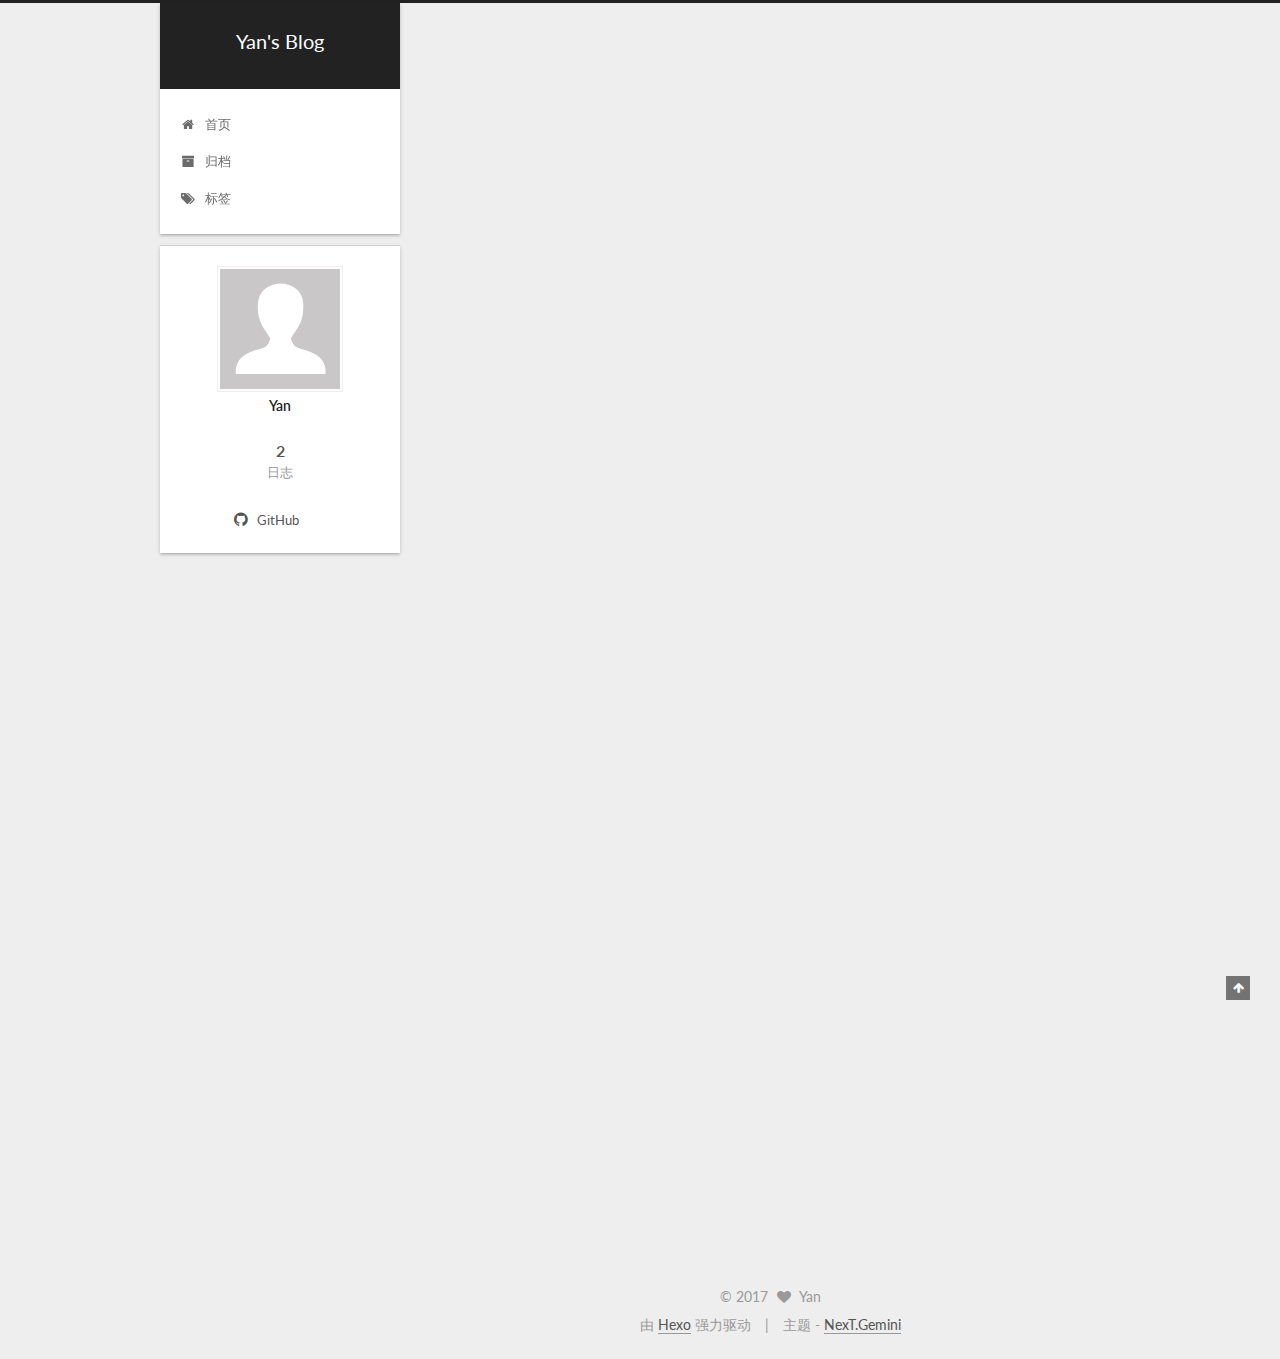
==== commit 55c2aff1: "Site updated: 2017-10-22 22:44:56" ====
--- a/index.html
+++ b/index.html
@@ -1,125 +1,456 @@
 <!DOCTYPE html>
-<html>
+
+
+
+  
+
+
+<html class="theme-next gemini use-motion" lang="zh-Hans">
 <head>
-  <meta charset="utf-8">
-  
-  <title>Hexo</title>
-  <meta name="viewport" content="width=device-width, initial-scale=1, maximum-scale=1">
-  <meta property="og:type" content="website">
-<meta property="og:title" content="Hexo">
+  <meta charset="UTF-8"/>
+<meta http-equiv="X-UA-Compatible" content="IE=edge" />
+<meta name="viewport" content="width=device-width, initial-scale=1, maximum-scale=1"/>
+<meta name="theme-color" content="#222">
+
+
+
+
+
+
+
+
+
+<meta http-equiv="Cache-Control" content="no-transform" />
+<meta http-equiv="Cache-Control" content="no-siteapp" />
+
+
+
+
+
+
+
+
+
+
+
+
+
+
+
+  
+  
+  <link href="/lib/fancybox/source/jquery.fancybox.css?v=2.1.5" rel="stylesheet" type="text/css" />
+
+
+
+
+  
+  
+  
+  
+
+  
+    
+    
+  
+
+  
+
+  
+
+  
+
+  
+
+  
+    
+    
+    <link href="//fonts.googleapis.com/css?family=Lato:300,300italic,400,400italic,700,700italic&subset=latin,latin-ext" rel="stylesheet" type="text/css">
+  
+
+
+
+
+
+
+<link href="/lib/font-awesome/css/font-awesome.min.css?v=4.6.2" rel="stylesheet" type="text/css" />
+
+<link href="/css/main.css?v=5.1.2" rel="stylesheet" type="text/css" />
+
+
+  <meta name="keywords" content="Hexo, NexT" />
+
+
+
+
+
+
+
+
+  <link rel="shortcut icon" type="image/x-icon" href="/favicon.ico?v=5.1.2" />
+
+
+
+
+
+
+<meta property="og:type" content="website">
+<meta property="og:title" content="Yan&#39;s Blog">
 <meta property="og:url" content="http://yoursite.com/index.html">
-<meta property="og:site_name" content="Hexo">
+<meta property="og:site_name" content="Yan&#39;s Blog">
+<meta property="og:locale" content="zh-Hans">
 <meta name="twitter:card" content="summary">
-<meta name="twitter:title" content="Hexo">
-  
-    <link rel="alternate" href="/atom.xml" title="Hexo" type="application/atom+xml">
-  
-  
-    <link rel="icon" href="/favicon.png">
-  
-  
-    <link href="//fonts.googleapis.com/css?family=Source+Code+Pro" rel="stylesheet" type="text/css">
-  
-  <link rel="stylesheet" href="/css/style.css">
-  
+<meta name="twitter:title" content="Yan&#39;s Blog">
+
+
+
+<script type="text/javascript" id="hexo.configurations">
+  var NexT = window.NexT || {};
+  var CONFIG = {
+    root: '/',
+    scheme: 'Gemini',
+    sidebar: {"position":"left","display":"post","offset":12,"offset_float":12,"b2t":false,"scrollpercent":false,"onmobile":false},
+    fancybox: true,
+    tabs: true,
+    motion: true,
+    duoshuo: {
+      userId: '0',
+      author: '博主'
+    },
+    algolia: {
+      applicationID: '',
+      apiKey: '',
+      indexName: '',
+      hits: {"per_page":10},
+      labels: {"input_placeholder":"Search for Posts","hits_empty":"We didn't find any results for the search: ${query}","hits_stats":"${hits} results found in ${time} ms"}
+    }
+  };
+</script>
+
+
+
+  <link rel="canonical" href="http://yoursite.com/"/>
+
+
+
+
+
+  <title>Yan's Blog</title>
+  
+
+
+
+
+
+
+
+
+
+
+
+
+
 
 </head>
 
-<body>
-  <div id="container">
-    <div id="wrap">
-      <header id="header">
-  <div id="banner"></div>
-  <div id="header-outer" class="outer">
-    <div id="header-title" class="inner">
-      <h1 id="logo-wrap">
-        <a href="/" id="logo">Hexo</a>
-      </h1>
-      
+<body itemscope itemtype="http://schema.org/WebPage" lang="zh-Hans">
+
+  
+  
+    
+  
+
+  <div class="container sidebar-position-left 
+   page-home 
+ ">
+    <div class="headband"></div>
+
+    <header id="header" class="header" itemscope itemtype="http://schema.org/WPHeader">
+      <div class="header-inner"><div class="site-brand-wrapper">
+  <div class="site-meta ">
+    
+
+    <div class="custom-logo-site-title">
+      <a href="/"  class="brand" rel="start">
+        <span class="logo-line-before"><i></i></span>
+        <span class="site-title">Yan's Blog</span>
+        <span class="logo-line-after"><i></i></span>
+      </a>
     </div>
-    <div id="header-inner" class="inner">
-      <nav id="main-nav">
-        <a id="main-nav-toggle" class="nav-icon"></a>
-        
-          <a class="main-nav-link" href="/">Home</a>
-        
-          <a class="main-nav-link" href="/archives">Archives</a>
-        
-      </nav>
-      <nav id="sub-nav">
-        
-          <a id="nav-rss-link" class="nav-icon" href="/atom.xml" title="Flux RSS"></a>
-        
-        <a id="nav-search-btn" class="nav-icon" title="Rechercher"></a>
-      </nav>
-      <div id="search-form-wrap">
-        <form action="//google.com/search" method="get" accept-charset="UTF-8" class="search-form"><input type="search" name="q" class="search-form-input" placeholder="Search"><button type="submit" class="search-form-submit">&#xF002;</button><input type="hidden" name="sitesearch" value="http://yoursite.com"></form>
-      </div>
+      
+        <p class="site-subtitle"></p>
+      
+  </div>
+
+  <div class="site-nav-toggle">
+    <button>
+      <span class="btn-bar"></span>
+      <span class="btn-bar"></span>
+      <span class="btn-bar"></span>
+    </button>
+  </div>
+</div>
+
+<nav class="site-nav">
+  
+
+  
+    <ul id="menu" class="menu">
+      
+        
+        <li class="menu-item menu-item-home">
+          <a href="/" rel="section">
+            
+              <i class="menu-item-icon fa fa-fw fa-home"></i> <br />
+            
+            首页
+          </a>
+        </li>
+      
+        
+        <li class="menu-item menu-item-archives">
+          <a href="/archives/" rel="section">
+            
+              <i class="menu-item-icon fa fa-fw fa-archive"></i> <br />
+            
+            归档
+          </a>
+        </li>
+      
+        
+        <li class="menu-item menu-item-tags">
+          <a href="/tags/" rel="section">
+            
+              <i class="menu-item-icon fa fa-fw fa-tags"></i> <br />
+            
+            标签
+          </a>
+        </li>
+      
+
+      
+    </ul>
+  
+
+  
+</nav>
+
+
+
+ </div>
+    </header>
+
+    <main id="main" class="main">
+      <div class="main-inner">
+        <div class="content-wrap">
+          <div id="content" class="content">
+            
+  <section id="posts" class="posts-expand">
+    
+      
+
+  
+
+  
+  
+  
+
+  <article class="post post-type-normal" itemscope itemtype="http://schema.org/Article">
+  
+  
+  
+  <div class="post-block">
+    <link itemprop="mainEntityOfPage" href="http://yoursite.com/2017/10/22/Test/">
+
+    <span hidden itemprop="author" itemscope itemtype="http://schema.org/Person">
+      <meta itemprop="name" content="Yan">
+      <meta itemprop="description" content="">
+      <meta itemprop="image" content="/images/avatar.gif">
+    </span>
+
+    <span hidden itemprop="publisher" itemscope itemtype="http://schema.org/Organization">
+      <meta itemprop="name" content="Yan's Blog">
+    </span>
+
+    
+      <header class="post-header">
+
+        
+        
+          <h1 class="post-title" itemprop="name headline">
+                
+                <a class="post-title-link" href="/2017/10/22/Test/" itemprop="url">Test</a></h1>
+        
+
+        <div class="post-meta">
+          <span class="post-time">
+            
+              <span class="post-meta-item-icon">
+                <i class="fa fa-calendar-o"></i>
+              </span>
+              
+                <span class="post-meta-item-text">发表于</span>
+              
+              <time title="创建于" itemprop="dateCreated datePublished" datetime="2017-10-22T21:28:29+08:00">
+                2017-10-22
+              </time>
+            
+
+            
+
+            
+          </span>
+
+          
+
+          
+            
+          
+
+          
+          
+
+          
+
+          
+
+          
+
+        </div>
+      </header>
+    
+
+    
+    
+    
+    <div class="post-body" itemprop="articleBody">
+
+      
+      
+
+      
+        
+          
+            
+          
+        
+      
     </div>
-  </div>
-</header>
-      <div class="outer">
-        <section id="main">
-  
-    <article id="post-Test" class="article article-type-post" itemscope itemprop="blogPost">
-  <div class="article-meta">
-    <a href="/2017/10/22/Test/" class="article-date">
-  <time datetime="2017-10-22T13:28:29.000Z" itemprop="datePublished">2017-10-22</time>
-</a>
-    
-  </div>
-  <div class="article-inner">
-    
-    
-      <header class="article-header">
-        
-  
-    <h1 itemprop="name">
-      <a class="article-title" href="/2017/10/22/Test/">Test</a>
-    </h1>
-  
-
-      </header>
-    
-    <div class="article-entry" itemprop="articleBody">
-      
-        
-      
-    </div>
-    <footer class="article-footer">
-      <a data-url="http://yoursite.com/2017/10/22/Test/" data-id="cj92thm3j00015jj5w9mqavmv" class="article-share-link">Partager</a>
-      
+    
+    
+    
+
+    
+
+    
+
+    
+
+    <footer class="post-footer">
+      
+
+      
+
+      
+
+      
+      
+        <div class="post-eof"></div>
       
     </footer>
   </div>
   
-</article>
-
-
-  
-    <article id="post-hello-world" class="article article-type-post" itemscope itemprop="blogPost">
-  <div class="article-meta">
-    <a href="/2017/10/22/hello-world/" class="article-date">
-  <time datetime="2017-10-22T13:26:21.000Z" itemprop="datePublished">2017-10-22</time>
-</a>
-    
-  </div>
-  <div class="article-inner">
-    
-    
-      <header class="article-header">
-        
-  
-    <h1 itemprop="name">
-      <a class="article-title" href="/2017/10/22/hello-world/">Hello World</a>
-    </h1>
-  
-
+  
+  
+  </article>
+
+
+    
+      
+
+  
+
+  
+  
+  
+
+  <article class="post post-type-normal" itemscope itemtype="http://schema.org/Article">
+  
+  
+  
+  <div class="post-block">
+    <link itemprop="mainEntityOfPage" href="http://yoursite.com/2017/10/22/hello-world/">
+
+    <span hidden itemprop="author" itemscope itemtype="http://schema.org/Person">
+      <meta itemprop="name" content="Yan">
+      <meta itemprop="description" content="">
+      <meta itemprop="image" content="/images/avatar.gif">
+    </span>
+
+    <span hidden itemprop="publisher" itemscope itemtype="http://schema.org/Organization">
+      <meta itemprop="name" content="Yan's Blog">
+    </span>
+
+    
+      <header class="post-header">
+
+        
+        
+          <h1 class="post-title" itemprop="name headline">
+                
+                <a class="post-title-link" href="/2017/10/22/hello-world/" itemprop="url">Hello World</a></h1>
+        
+
+        <div class="post-meta">
+          <span class="post-time">
+            
+              <span class="post-meta-item-icon">
+                <i class="fa fa-calendar-o"></i>
+              </span>
+              
+                <span class="post-meta-item-text">发表于</span>
+              
+              <time title="创建于" itemprop="dateCreated datePublished" datetime="2017-10-22T21:26:21+08:00">
+                2017-10-22
+              </time>
+            
+
+            
+
+            
+          </span>
+
+          
+
+          
+            
+          
+
+          
+          
+
+          
+
+          
+
+          
+
+        </div>
       </header>
     
-    <div class="article-entry" itemprop="articleBody">
-      
-        <p>Welcome to <a href="https://hexo.io/" target="_blank" rel="external">Hexo</a>! This is your very first post. Check <a href="https://hexo.io/docs/" target="_blank" rel="external">documentation</a> for more info. If you get any problems when using Hexo, you can find the answer in <a href="https://hexo.io/docs/troubleshooting.html" target="_blank" rel="external">troubleshooting</a> or you can ask me on <a href="https://github.com/hexojs/hexo/issues" target="_blank" rel="external">GitHub</a>.</p>
+
+    
+    
+    
+    <div class="post-body" itemprop="articleBody">
+
+      
+      
+
+      
+        
+          
+            <p>Welcome to <a href="https://hexo.io/" target="_blank" rel="external">Hexo</a>! This is your very first post. Check <a href="https://hexo.io/docs/" target="_blank" rel="external">documentation</a> for more info. If you get any problems when using Hexo, you can find the answer in <a href="https://hexo.io/docs/troubleshooting.html" target="_blank" rel="external">troubleshooting</a> or you can ask me on <a href="https://github.com/hexojs/hexo/issues" target="_blank" rel="external">GitHub</a>.</p>
 <h2 id="Quick-Start"><a href="#Quick-Start" class="headerlink" title="Quick Start"></a>Quick Start</h2><h3 id="Create-a-new-post"><a href="#Create-a-new-post" class="headerlink" title="Create a new post"></a>Create a new post</h3><figure class="highlight bash"><table><tr><td class="gutter"><pre><div class="line">1</div></pre></td><td class="code"><pre><div class="line">$ hexo new <span class="string">"My New Post"</span></div></pre></td></tr></table></figure>
 <p>More info: <a href="https://hexo.io/docs/writing.html" target="_blank" rel="external">Writing</a></p>
 <h3 id="Run-server"><a href="#Run-server" class="headerlink" title="Run server"></a>Run server</h3><figure class="highlight bash"><table><tr><td class="gutter"><pre><div class="line">1</div></pre></td><td class="code"><pre><div class="line">$ hexo server</div></pre></td></tr></table></figure>
@@ -129,92 +460,304 @@
 <h3 id="Deploy-to-remote-sites"><a href="#Deploy-to-remote-sites" class="headerlink" title="Deploy to remote sites"></a>Deploy to remote sites</h3><figure class="highlight bash"><table><tr><td class="gutter"><pre><div class="line">1</div></pre></td><td class="code"><pre><div class="line">$ hexo deploy</div></pre></td></tr></table></figure>
 <p>More info: <a href="https://hexo.io/docs/deployment.html" target="_blank" rel="external">Deployment</a></p>
 
+          
+        
       
     </div>
-    <footer class="article-footer">
-      <a data-url="http://yoursite.com/2017/10/22/hello-world/" data-id="cj92thm3c00005jj5ihiou8fi" class="article-share-link">Partager</a>
-      
+    
+    
+    
+
+    
+
+    
+
+    
+
+    <footer class="post-footer">
+      
+
+      
+
+      
+
+      
+      
+        <div class="post-eof"></div>
       
     </footer>
   </div>
   
-</article>
-
-
-  
-
-</section>
-        
-          <aside id="sidebar">
-  
-    
-
-  
-    
-
-  
-    
-  
-    
-  <div class="widget-wrap">
-    <h3 class="widget-title">Archives</h3>
-    <div class="widget">
-      <ul class="archive-list"><li class="archive-list-item"><a class="archive-list-link" href="/archives/2017/10/">October 2017</a></li></ul>
+  
+  
+  </article>
+
+
+    
+  </section>
+
+  
+
+
+          </div>
+          
+
+
+          
+
+        </div>
+        
+          
+  
+  <div class="sidebar-toggle">
+    <div class="sidebar-toggle-line-wrap">
+      <span class="sidebar-toggle-line sidebar-toggle-line-first"></span>
+      <span class="sidebar-toggle-line sidebar-toggle-line-middle"></span>
+      <span class="sidebar-toggle-line sidebar-toggle-line-last"></span>
     </div>
   </div>
 
-
-  
-    
-  <div class="widget-wrap">
-    <h3 class="widget-title">Articles récents</h3>
-    <div class="widget">
-      <ul>
-        
-          <li>
-            <a href="/2017/10/22/Test/">Test</a>
-          </li>
-        
-          <li>
-            <a href="/2017/10/22/hello-world/">Hello World</a>
-          </li>
-        
-      </ul>
+  <aside id="sidebar" class="sidebar">
+    
+    <div class="sidebar-inner">
+
+      
+
+      
+
+      <section class="site-overview sidebar-panel sidebar-panel-active">
+        <div class="site-author motion-element" itemprop="author" itemscope itemtype="http://schema.org/Person">
+          <img class="site-author-image" itemprop="image"
+               src="/images/avatar.gif"
+               alt="Yan" />
+          <p class="site-author-name" itemprop="name">Yan</p>
+           
+              <p class="site-description motion-element" itemprop="description"></p>
+          
+        </div>
+        <nav class="site-state motion-element">
+
+          
+            <div class="site-state-item site-state-posts">
+              <a href="/archives/">
+                <span class="site-state-item-count">2</span>
+                <span class="site-state-item-name">日志</span>
+              </a>
+            </div>
+          
+
+          
+
+          
+
+        </nav>
+
+        
+
+        <div class="links-of-author motion-element">
+          
+            
+              <span class="links-of-author-item">
+                <a href="https://github.com/saludyan" target="_blank" title="GitHub">
+                  
+                    <i class="fa fa-fw fa-github"></i>
+                  
+                    
+                      GitHub
+                    
+                </a>
+              </span>
+            
+          
+        </div>
+
+        
+        
+
+        
+        
+
+        
+
+
+      </section>
+
+      
+
+      
+
     </div>
+  </aside>
+
+
+        
+      </div>
+    </main>
+
+    <footer id="footer" class="footer">
+      <div class="footer-inner">
+        <div class="copyright" >
+  
+  &copy; 
+  <span itemprop="copyrightYear">2017</span>
+  <span class="with-love">
+    <i class="fa fa-heart"></i>
+  </span>
+  <span class="author" itemprop="copyrightHolder">Yan</span>
+</div>
+
+
+<div class="powered-by">
+  由 <a class="theme-link" href="https://hexo.io">Hexo</a> 强力驱动
+</div>
+
+<div class="theme-info">
+  主题 -
+  <a class="theme-link" href="https://github.com/iissnan/hexo-theme-next">
+    NexT.Gemini
+  </a>
+</div>
+
+
+        
+
+        
+      </div>
+    </footer>
+
+    
+      <div class="back-to-top">
+        <i class="fa fa-arrow-up"></i>
+        
+      </div>
+    
+
   </div>
 
   
-</aside>
-        
-      </div>
-      <footer id="footer">
-  
-  <div class="outer">
-    <div id="footer-info" class="inner">
-      &copy; 2017 John Doe<br>
-      Propulsé by <a href="http://hexo.io/" target="_blank">Hexo</a>
-    </div>
-  </div>
-</footer>
-    </div>
-    <nav id="mobile-nav">
-  
-    <a href="/" class="mobile-nav-link">Home</a>
-  
-    <a href="/archives" class="mobile-nav-link">Archives</a>
-  
-</nav>
-    
-
-<script src="//ajax.googleapis.com/ajax/libs/jquery/2.0.3/jquery.min.js"></script>
-
-
-  <link rel="stylesheet" href="/fancybox/jquery.fancybox.css">
-  <script src="/fancybox/jquery.fancybox.pack.js"></script>
-
-
-<script src="/js/script.js"></script>
-
-  </div>
+
+<script type="text/javascript">
+  if (Object.prototype.toString.call(window.Promise) !== '[object Function]') {
+    window.Promise = null;
+  }
+</script>
+
+
+
+
+
+
+
+
+
+  
+
+
+
+
+
+
+
+
+
+
+
+
+  
+  <script type="text/javascript" src="/lib/jquery/index.js?v=2.1.3"></script>
+
+  
+  <script type="text/javascript" src="/lib/fastclick/lib/fastclick.min.js?v=1.0.6"></script>
+
+  
+  <script type="text/javascript" src="/lib/jquery_lazyload/jquery.lazyload.js?v=1.9.7"></script>
+
+  
+  <script type="text/javascript" src="/lib/velocity/velocity.min.js?v=1.2.1"></script>
+
+  
+  <script type="text/javascript" src="/lib/velocity/velocity.ui.min.js?v=1.2.1"></script>
+
+  
+  <script type="text/javascript" src="/lib/fancybox/source/jquery.fancybox.pack.js?v=2.1.5"></script>
+
+
+  
+
+
+  <script type="text/javascript" src="/js/src/utils.js?v=5.1.2"></script>
+
+  <script type="text/javascript" src="/js/src/motion.js?v=5.1.2"></script>
+
+
+
+  
+  
+
+
+  <script type="text/javascript" src="/js/src/affix.js?v=5.1.2"></script>
+
+  <script type="text/javascript" src="/js/src/schemes/pisces.js?v=5.1.2"></script>
+
+
+
+  
+    <script type="text/javascript" src="/js/src/scrollspy.js?v=5.1.2"></script>
+<script type="text/javascript" src="/js/src/post-details.js?v=5.1.2"></script>
+
+  
+
+  
+
+
+  <script type="text/javascript" src="/js/src/bootstrap.js?v=5.1.2"></script>
+
+
+
+  
+
+
+  
+
+
+
+
+	
+
+
+
+
+
+  
+
+
+
+
+
+  
+
+
+
+
+
+
+  
+
+
+
+
+
+  
+
+  
+
+  
+
+  
+
+  
+
+  
+
 </body>
-</html>+</html>
--- a/css/main.css
+++ b/css/main.css
@@ -0,0 +1,2986 @@
+/* normalize.css v3.0.2 | MIT License | git.io/normalize */
+html {
+  font-family: sans-serif; /* 1 */
+  -ms-text-size-adjust: 100%; /* 2 */
+  -webkit-text-size-adjust: 100%; /* 2 */
+}
+body {
+  margin: 0;
+}
+article,
+aside,
+details,
+figcaption,
+figure,
+footer,
+header,
+hgroup,
+main,
+menu,
+nav,
+section,
+summary {
+  display: block;
+}
+audio,
+canvas,
+progress,
+video {
+  display: inline-block; /* 1 */
+  vertical-align: baseline; /* 2 */
+}
+audio:not([controls]) {
+  display: none;
+  height: 0;
+}
+[hidden],
+template {
+  display: none;
+}
+a {
+  background-color: transparent;
+}
+a:active,
+a:hover {
+  outline: 0;
+}
+abbr[title] {
+  border-bottom: 1px dotted;
+}
+b,
+strong {
+  font-weight: bold;
+}
+dfn {
+  font-style: italic;
+}
+h1 {
+  font-size: 2em;
+  margin: 0.67em 0;
+}
+mark {
+  background: #ff0;
+  color: #000;
+}
+small {
+  font-size: 80%;
+}
+sub,
+sup {
+  font-size: 75%;
+  line-height: 0;
+  position: relative;
+  vertical-align: baseline;
+}
+sup {
+  top: -0.5em;
+}
+sub {
+  bottom: -0.25em;
+}
+img {
+  border: 0;
+}
+svg:not(:root) {
+  overflow: hidden;
+}
+figure {
+  margin: 1em 40px;
+}
+hr {
+  -moz-box-sizing: content-box;
+  box-sizing: content-box;
+  height: 0;
+}
+pre {
+  overflow: auto;
+}
+code,
+kbd,
+pre,
+samp {
+  font-family: monospace, monospace;
+  font-size: 1em;
+}
+button,
+input,
+optgroup,
+select,
+textarea {
+  color: inherit; /* 1 */
+  font: inherit; /* 2 */
+  margin: 0; /* 3 */
+}
+button {
+  overflow: visible;
+}
+button,
+select {
+  text-transform: none;
+}
+button,
+html input[type="button"],
+input[type="reset"],
+input[type="submit"] {
+  -webkit-appearance: button; /* 2 */
+  cursor: pointer; /* 3 */
+}
+button[disabled],
+html input[disabled] {
+  cursor: default;
+}
+button::-moz-focus-inner,
+input::-moz-focus-inner {
+  border: 0;
+  padding: 0;
+}
+input {
+  line-height: normal;
+}
+input[type="checkbox"],
+input[type="radio"] {
+  box-sizing: border-box; /* 1 */
+  padding: 0; /* 2 */
+}
+input[type="number"]::-webkit-inner-spin-button,
+input[type="number"]::-webkit-outer-spin-button {
+  height: auto;
+}
+input[type="search"] {
+  -webkit-appearance: textfield; /* 1 */
+  -moz-box-sizing: content-box;
+  -webkit-box-sizing: content-box; /* 2 */
+  box-sizing: content-box;
+}
+input[type="search"]::-webkit-search-cancel-button,
+input[type="search"]::-webkit-search-decoration {
+  -webkit-appearance: none;
+}
+fieldset {
+  border: 1px solid #c0c0c0;
+  margin: 0 2px;
+  padding: 0.35em 0.625em 0.75em;
+}
+legend {
+  border: 0; /* 1 */
+  padding: 0; /* 2 */
+}
+textarea {
+  overflow: auto;
+}
+optgroup {
+  font-weight: bold;
+}
+table {
+  border-collapse: collapse;
+  border-spacing: 0;
+}
+td,
+th {
+  padding: 0;
+}
+::selection {
+  background: #262a30;
+  color: #fff;
+}
+body {
+  position: relative;
+  font-family: 'Lato', "PingFang SC", "Microsoft YaHei", sans-serif;
+  font-size: 14px;
+  line-height: 2;
+  color: #555;
+  background: #eee;
+}
+@media (max-width: 767px) {
+  body {
+    padding-right: 0 !important;
+  }
+}
+@media (min-width: 768px) and (max-width: 991px) {
+  body {
+    padding-right: 0 !important;
+  }
+}
+@media (min-width: 1600px) {
+  body {
+    font-size: 16px;
+  }
+}
+h1,
+h2,
+h3,
+h4,
+h5,
+h6 {
+  margin: 0;
+  padding: 0;
+  font-weight: bold;
+  line-height: 1.5;
+  font-family: 'Lato', "PingFang SC", "Microsoft YaHei", sans-serif;
+}
+h2,
+h3,
+h4,
+h5,
+h6 {
+  margin: 20px 0 15px;
+}
+h1 {
+  font-size: 22px;
+}
+@media (max-width: 767px) {
+  h1 {
+    font-size: 18px;
+  }
+}
+h2 {
+  font-size: 20px;
+}
+@media (max-width: 767px) {
+  h2 {
+    font-size: 16px;
+  }
+}
+h3 {
+  font-size: 18px;
+}
+@media (max-width: 767px) {
+  h3 {
+    font-size: 14px;
+  }
+}
+h4 {
+  font-size: 16px;
+}
+@media (max-width: 767px) {
+  h4 {
+    font-size: 12px;
+  }
+}
+h5 {
+  font-size: 14px;
+}
+@media (max-width: 767px) {
+  h5 {
+    font-size: 10px;
+  }
+}
+h6 {
+  font-size: 12px;
+}
+@media (max-width: 767px) {
+  h6 {
+    font-size: 8px;
+  }
+}
+p {
+  margin: 0 0 20px 0;
+}
+a {
+  color: #555;
+  text-decoration: none;
+  border-bottom: 1px solid #999;
+  word-wrap: break-word;
+}
+a:hover {
+  color: #222;
+  border-bottom-color: #222;
+}
+blockquote {
+  margin: 0;
+  padding: 0;
+}
+img {
+  display: block;
+  margin: auto;
+  max-width: 100%;
+  height: auto;
+}
+hr {
+  margin: 40px 0;
+  height: 3px;
+  border: none;
+  background-color: #ddd;
+  background-image: repeating-linear-gradient(-45deg, #fff, #fff 4px, transparent 4px, transparent 8px);
+}
+blockquote {
+  padding: 0 15px;
+  color: #666;
+  border-left: 4px solid #ddd;
+}
+blockquote cite::before {
+  content: "-";
+  padding: 0 5px;
+}
+dt {
+  font-weight: 700;
+}
+dd {
+  margin: 0;
+  padding: 0;
+}
+.text-left {
+  text-align: left;
+}
+.text-center {
+  text-align: center;
+}
+.text-right {
+  text-align: right;
+}
+.text-justify {
+  text-align: justify;
+}
+.text-nowrap {
+  white-space: nowrap;
+}
+.text-lowercase {
+  text-transform: lowercase;
+}
+.text-uppercase {
+  text-transform: uppercase;
+}
+.text-capitalize {
+  text-transform: capitalize;
+}
+.center-block {
+  display: block;
+  margin-left: auto;
+  margin-right: auto;
+}
+.clearfix:before,
+.clearfix:after {
+  content: " ";
+  display: table;
+}
+.clearfix:after {
+  clear: both;
+}
+.pullquote {
+  width: 45%;
+}
+.pullquote.left {
+  float: left;
+  margin-left: 5px;
+  margin-right: 10px;
+}
+.pullquote.right {
+  float: right;
+  margin-left: 10px;
+  margin-right: 5px;
+}
+.affix.affix.affix {
+  position: fixed;
+}
+.translation {
+  margin-top: -20px;
+  font-size: 14px;
+  color: #999;
+}
+.scrollbar-measure {
+  width: 100px;
+  height: 100px;
+  overflow: scroll;
+  position: absolute;
+  top: -9999px;
+}
+.use-motion .motion-element {
+  opacity: 0;
+}
+table {
+  margin: 20px 0;
+  width: 100%;
+  border-collapse: collapse;
+  border-spacing: 0;
+  border: 1px solid #ddd;
+  font-size: 14px;
+  table-layout: fixed;
+  word-wrap: break-all;
+}
+table>tbody>tr:nth-of-type(odd) {
+  background-color: #f9f9f9;
+}
+table>tbody>tr:hover {
+  background-color: #f5f5f5;
+}
+caption,
+th,
+td {
+  padding: 8px;
+  text-align: left;
+  vertical-align: middle;
+  font-weight: normal;
+}
+th,
+td {
+  border-bottom: 3px solid #ddd;
+  border-right: 1px solid #eee;
+}
+th {
+  padding-bottom: 10px;
+  font-weight: 700;
+}
+td {
+  border-bottom-width: 1px;
+}
+html,
+body {
+  height: 100%;
+}
+.container {
+  position: relative;
+  min-height: 100%;
+}
+.header-inner {
+  margin: 0 auto;
+  padding: 100px 0 70px;
+  width: calc(100% - 252px);
+}
+@media (min-width: 1600px) {
+  .container .header-inner {
+    width: 900px;
+  }
+}
+.main {
+  padding-bottom: 150px;
+}
+.main-inner {
+  margin: 0 auto;
+  width: calc(100% - 252px);
+}
+@media (min-width: 1600px) {
+  .container .main-inner {
+    width: 900px;
+  }
+}
+.footer {
+  position: absolute;
+  left: 0;
+  bottom: 0;
+  width: 100%;
+  min-height: 50px;
+}
+.footer-inner {
+  box-sizing: border-box;
+  margin: 20px auto;
+  width: calc(100% - 252px);
+}
+@media (min-width: 1600px) {
+  .container .footer-inner {
+    width: 900px;
+  }
+}
+pre,
+.highlight {
+  overflow: auto;
+  margin: 20px 0;
+  padding: 0;
+  font-size: 13px;
+  color: #c5c8c6;
+  background: #1d1f21;
+  line-height: 1.6;
+}
+pre,
+code {
+  font-family: consolas, Menlo, "PingFang SC", "Microsoft YaHei", monospace;
+}
+code {
+  padding: 2px 4px;
+  word-wrap: break-word;
+  color: #555;
+  background: #eee;
+  border-radius: 3px;
+  font-size: 13px;
+}
+pre code {
+  padding: 0;
+  color: #c5c8c6;
+  background: none;
+  text-shadow: none;
+}
+.highlight {
+  border-radius: 1px;
+}
+.highlight pre {
+  border: none;
+  margin: 0;
+  padding: 10px 0;
+}
+.highlight table {
+  margin: 0;
+  width: auto;
+  border: none;
+}
+.highlight td {
+  border: none;
+  padding: 0;
+}
+.highlight figcaption {
+  font-size: 1em;
+  color: #c5c8c6;
+  line-height: 1em;
+  margin-bottom: 1em;
+}
+.highlight figcaption:before,
+.highlight figcaption:after {
+  content: " ";
+  display: table;
+}
+.highlight figcaption:after {
+  clear: both;
+}
+.highlight figcaption a {
+  float: right;
+  color: #c5c8c6;
+}
+.highlight figcaption a:hover {
+  border-bottom-color: #c5c8c6;
+}
+.highlight .gutter pre {
+  padding-left: 10px;
+  padding-right: 10px;
+  color: #888f96;
+  text-align: right;
+  background-color: #000;
+}
+.highlight .code pre {
+  width: 100%;
+  padding-left: 10px;
+  padding-right: 10px;
+  background-color: #1d1f21;
+}
+.highlight .line {
+  height: 20px;
+}
+.gutter {
+  -webkit-user-select: none;
+  -moz-user-select: none;
+  -ms-user-select: none;
+  user-select: none;
+}
+.gist table {
+  width: auto;
+}
+.gist table td {
+  border: none;
+}
+pre .deletion {
+  background: #008000;
+}
+pre .addition {
+  background: #800000;
+}
+pre .meta {
+  color: #b294bb;
+}
+pre .comment {
+  color: #969896;
+}
+pre .variable,
+pre .attribute,
+pre .tag,
+pre .regexp,
+pre .ruby .constant,
+pre .xml .tag .title,
+pre .xml .pi,
+pre .xml .doctype,
+pre .html .doctype,
+pre .css .id,
+pre .css .class,
+pre .css .pseudo {
+  color: #c66;
+}
+pre .number,
+pre .preprocessor,
+pre .built_in,
+pre .literal,
+pre .params,
+pre .constant,
+pre .command {
+  color: #de935f;
+}
+pre .ruby .class .title,
+pre .css .rules .attribute,
+pre .string,
+pre .value,
+pre .inheritance,
+pre .header,
+pre .ruby .symbol,
+pre .xml .cdata,
+pre .special,
+pre .number,
+pre .formula {
+  color: #b5bd68;
+}
+pre .title,
+pre .css .hexcolor {
+  color: #8abeb7;
+}
+pre .function,
+pre .python .decorator,
+pre .python .title,
+pre .ruby .function .title,
+pre .ruby .title .keyword,
+pre .perl .sub,
+pre .javascript .title,
+pre .coffeescript .title {
+  color: #81a2be;
+}
+pre .keyword,
+pre .javascript .function {
+  color: #b294bb;
+}
+.full-image.full-image.full-image {
+  border: none;
+  max-width: 100%;
+  width: auto;
+  margin: 20px auto;
+}
+@media (min-width: 992px) {
+  .full-image.full-image.full-image {
+    max-width: none;
+    width: 118%;
+    margin: 0 -9%;
+  }
+}
+.blockquote-center,
+.page-home .post-type-quote blockquote,
+.page-post-detail .post-type-quote blockquote {
+  position: relative;
+  margin: 40px 0;
+  padding: 0;
+  border-left: none;
+  text-align: center;
+}
+.blockquote-center::before,
+.page-home .post-type-quote blockquote::before,
+.page-post-detail .post-type-quote blockquote::before,
+.blockquote-center::after,
+.page-home .post-type-quote blockquote::after,
+.page-post-detail .post-type-quote blockquote::after {
+  position: absolute;
+  content: ' ';
+  display: block;
+  width: 100%;
+  height: 24px;
+  opacity: 0.2;
+  background-repeat: no-repeat;
+  background-position: 0 -6px;
+  background-size: 22px 22px;
+}
+.blockquote-center::before,
+.page-home .post-type-quote blockquote::before,
+.page-post-detail .post-type-quote blockquote::before {
+  top: -20px;
+  background-image: url("../images/quote-l.svg");
+  border-top: 1px solid #ccc;
+}
+.blockquote-center::after,
+.page-home .post-type-quote blockquote::after,
+.page-post-detail .post-type-quote blockquote::after {
+  bottom: -20px;
+  background-image: url("../images/quote-r.svg");
+  border-bottom: 1px solid #ccc;
+  background-position: 100% 8px;
+}
+.blockquote-center p,
+.page-home .post-type-quote blockquote p,
+.page-post-detail .post-type-quote blockquote p,
+.blockquote-center div,
+.page-home .post-type-quote blockquote div,
+.page-post-detail .post-type-quote blockquote div {
+  text-align: center;
+}
+.post .post-body .group-picture img {
+  box-sizing: border-box;
+  padding: 0 3px;
+  border: none;
+}
+.post .group-picture-row {
+  overflow: hidden;
+  margin-top: 6px;
+}
+.post .group-picture-row:first-child {
+  margin-top: 0;
+}
+.post .group-picture-column {
+  float: left;
+}
+.page-post-detail .post-body .group-picture-column {
+  float: none;
+  margin-top: 10px;
+  width: auto !important;
+}
+.page-post-detail .post-body .group-picture-column img {
+  margin: 0 auto;
+}
+.page-archive .group-picture-container {
+  overflow: hidden;
+}
+.page-archive .group-picture-row {
+  float: left;
+}
+.page-archive .group-picture-row:first-child {
+  margin-top: 6px;
+}
+.page-archive .group-picture-column {
+  max-width: 150px;
+  max-height: 150px;
+}
+.post-body .note {
+  position: relative;
+  padding: 15px;
+  margin-bottom: 20px;
+  border: 1px solid #eee;
+  border-left-width: 5px;
+  border-radius: 3px;
+}
+.post-body .note h2,
+.post-body .note h3,
+.post-body .note h4,
+.post-body .note h5,
+.post-body .note h6 {
+  margin-top: 0;
+  margin-bottom: 0;
+  border-bottom: initial;
+  padding-top: 0 !important;
+}
+.post-body .note p:first-child,
+.post-body .note ul:first-child,
+.post-body .note ol:first-child,
+.post-body .note table:first-child,
+.post-body .note pre:first-child,
+.post-body .note blockquote:first-child {
+  margin-top: 0;
+}
+.post-body .note p:last-child,
+.post-body .note ul:last-child,
+.post-body .note ol:last-child,
+.post-body .note table:last-child,
+.post-body .note pre:last-child,
+.post-body .note blockquote:last-child {
+  margin-bottom: 0;
+}
+.post-body .note.default {
+  border-left-color: #777;
+}
+.post-body .note.default h2,
+.post-body .note.default h3,
+.post-body .note.default h4,
+.post-body .note.default h5,
+.post-body .note.default h6 {
+  color: #777;
+}
+.post-body .note.primary {
+  border-left-color: #6f42c1;
+}
+.post-body .note.primary h2,
+.post-body .note.primary h3,
+.post-body .note.primary h4,
+.post-body .note.primary h5,
+.post-body .note.primary h6 {
+  color: #6f42c1;
+}
+.post-body .note.info {
+  border-left-color: #428bca;
+}
+.post-body .note.info h2,
+.post-body .note.info h3,
+.post-body .note.info h4,
+.post-body .note.info h5,
+.post-body .note.info h6 {
+  color: #428bca;
+}
+.post-body .note.success {
+  border-left-color: #5cb85c;
+}
+.post-body .note.success h2,
+.post-body .note.success h3,
+.post-body .note.success h4,
+.post-body .note.success h5,
+.post-body .note.success h6 {
+  color: #5cb85c;
+}
+.post-body .note.warning {
+  border-left-color: #f0ad4e;
+}
+.post-body .note.warning h2,
+.post-body .note.warning h3,
+.post-body .note.warning h4,
+.post-body .note.warning h5,
+.post-body .note.warning h6 {
+  color: #f0ad4e;
+}
+.post-body .note.danger {
+  border-left-color: #d9534f;
+}
+.post-body .note.danger h2,
+.post-body .note.danger h3,
+.post-body .note.danger h4,
+.post-body .note.danger h5,
+.post-body .note.danger h6 {
+  color: #d9534f;
+}
+.post-body .label {
+  display: inline;
+  padding: 0 2px;
+  white-space: nowrap;
+}
+.post-body .label.default {
+  background-color: #f0f0f0;
+}
+.post-body .label.primary {
+  background-color: #efe6f7;
+}
+.post-body .label.info {
+  background-color: #e5f2f8;
+}
+.post-body .label.success {
+  background-color: #e7f4e9;
+}
+.post-body .label.warning {
+  background-color: #fcf6e1;
+}
+.post-body .label.danger {
+  background-color: #fae8eb;
+}
+.post-body .tabs {
+  position: relative;
+  display: block;
+  margin-bottom: 20px;
+  padding-top: 10px;
+}
+.post-body .tabs ul.nav-tabs {
+  margin: 0;
+  padding: 0;
+  display: flex;
+  margin-bottom: -1px;
+}
+@media (max-width: 413px) {
+  .post-body .tabs ul.nav-tabs {
+    display: block;
+    margin-bottom: 5px;
+  }
+}
+.post-body .tabs ul.nav-tabs li.tab {
+  list-style-type: none !important;
+  margin: 0 0.25em 0 0;
+  border-top: 3px solid transparent;
+  border-left: 1px solid transparent;
+  border-right: 1px solid transparent;
+}
+@media (max-width: 413px) {
+  .post-body .tabs ul.nav-tabs li.tab {
+    margin: initial;
+    border-top: 1px solid transparent;
+    border-left: 3px solid transparent;
+    border-right: 1px solid transparent;
+    border-bottom: 1px solid transparent;
+  }
+}
+.post-body .tabs ul.nav-tabs li.tab a {
+  outline: 0;
+  border-bottom: initial;
+  display: block;
+  line-height: 1.8em;
+  padding: 0.25em 0.75em;
+  transition-duration: 0.2s;
+  transition-timing-function: ease-out;
+  transition-delay: 0s;
+}
+.post-body .tabs ul.nav-tabs li.tab a i {
+  width: 1.285714285714286em;
+}
+.post-body .tabs ul.nav-tabs li.tab.active {
+  border-top: 3px solid #fc6423;
+  border-left: 1px solid #ddd;
+  border-right: 1px solid #ddd;
+  background-color: #fff;
+}
+@media (max-width: 413px) {
+  .post-body .tabs ul.nav-tabs li.tab.active {
+    border-top: 1px solid #ddd;
+    border-left: 3px solid #fc6423;
+    border-right: 1px solid #ddd;
+    border-bottom: 1px solid #ddd;
+  }
+}
+.post-body .tabs ul.nav-tabs li.tab.active a {
+  cursor: default;
+  color: #555;
+}
+.post-body .tabs .tab-content {
+  background-color: #fff;
+}
+.post-body .tabs .tab-content .tab-pane {
+  border: 1px solid #ddd;
+  padding: 20px 20px 0 20px;
+}
+.post-body .tabs .tab-content .tab-pane:not(.active) {
+  display: none !important;
+}
+.post-body .tabs .tab-content .tab-pane.active {
+  display: block !important;
+}
+.btn {
+  display: inline-block;
+  padding: 0 20px;
+  font-size: 14px;
+  color: #fff;
+  background: #222;
+  border: 2px solid #555;
+  text-decoration: none;
+  border-radius: 0;
+  transition-property: background-color;
+  transition-duration: 0.2s;
+  transition-timing-function: ease-in-out;
+  transition-delay: 0s;
+}
+.btn:hover,
+.post-button .btn:hover {
+  border-color: #222;
+  color: #fff;
+  background: #222;
+}
+.btn-bar {
+  display: block;
+  width: 22px;
+  height: 2px;
+  background: #555;
+  border-radius: 1px;
+}
+.btn-bar+.btn-bar {
+  margin-top: 4px;
+}
+.pagination {
+  margin: 120px 0 40px;
+  text-align: center;
+  border-top: 1px solid #eee;
+}
+.page-number-basic,
+.pagination .prev,
+.pagination .next,
+.pagination .page-number,
+.pagination .space {
+  display: inline-block;
+  position: relative;
+  top: -1px;
+  margin: 0 10px;
+  padding: 0 10px;
+  line-height: 30px;
+}
+@media (max-width: 767px) {
+  .page-number-basic,
+  .pagination .prev,
+  .pagination .next,
+  .pagination .page-number,
+  .pagination .space {
+    margin: 0 5px;
+  }
+}
+.pagination .prev,
+.pagination .next,
+.pagination .page-number {
+  border-bottom: 0;
+  border-top: 1px solid #eee;
+  transition-property: border-color;
+  transition-duration: 0.2s;
+  transition-timing-function: ease-in-out;
+  transition-delay: 0s;
+}
+.pagination .prev:hover,
+.pagination .next:hover,
+.pagination .page-number:hover {
+  border-top-color: #222;
+}
+.pagination .space {
+  padding: 0;
+  margin: 0;
+}
+.pagination .prev {
+  margin-left: 0;
+}
+.pagination .next {
+  margin-right: 0;
+}
+.pagination .page-number.current {
+  color: #fff;
+  background: #ccc;
+  border-top-color: #ccc;
+}
+@media (max-width: 767px) {
+  .pagination {
+    border-top: none;
+  }
+  .pagination .prev,
+  .pagination .next,
+  .pagination .page-number {
+    margin-bottom: 10px;
+    border-top: 0;
+    border-bottom: 1px solid #eee;
+  }
+  .pagination .prev:hover,
+  .pagination .next:hover,
+  .pagination .page-number:hover {
+    border-bottom-color: #222;
+  }
+}
+.comments {
+  margin: 60px 20px 0;
+}
+.tag-cloud {
+  text-align: center;
+}
+.tag-cloud a {
+  display: inline-block;
+  margin: 10px;
+}
+.back-to-top {
+  box-sizing: border-box;
+  position: fixed;
+  bottom: -100px;
+  right: 30px;
+  z-index: 1050;
+  padding: 0 6px;
+  width: 24px;
+  background: #222;
+  font-size: 12px;
+  opacity: 0.6;
+  color: #fff;
+  cursor: pointer;
+  text-align: center;
+  -webkit-transform: translateZ(0);
+  transition-property: bottom;
+  transition-duration: 0.2s;
+  transition-timing-function: ease-in-out;
+  transition-delay: 0s;
+}
+@media (min-width: 768px) and (max-width: 991px) {
+  .back-to-top {
+    display: none !important;
+  }
+}
+@media (max-width: 767px) {
+  .back-to-top {
+    display: none !important;
+  }
+}
+.back-to-top.back-to-top-on {
+  bottom: 30px;
+}
+.header {
+  background: transparent;
+}
+.header-inner {
+  position: relative;
+}
+.headband {
+  height: 3px;
+  background: #222;
+}
+.site-meta {
+  margin: 0;
+  text-align: center;
+}
+@media (max-width: 767px) {
+  .site-meta {
+    text-align: center;
+  }
+}
+.brand {
+  position: relative;
+  display: inline-block;
+  padding: 0 40px;
+  color: #fff;
+  background: #222;
+  border-bottom: none;
+}
+.brand:hover {
+  color: #fff;
+}
+.logo {
+  display: inline-block;
+  margin-right: 5px;
+  line-height: 36px;
+  vertical-align: top;
+}
+.site-title {
+  display: inline-block;
+  vertical-align: top;
+  line-height: 36px;
+  font-size: 20px;
+  font-weight: normal;
+  font-family: 'Lato', "PingFang SC", "Microsoft YaHei", sans-serif;
+}
+.site-subtitle {
+  margin-top: 10px;
+  font-size: 13px;
+  color: #ddd;
+}
+.use-motion .brand {
+  opacity: 0;
+}
+.use-motion .logo,
+.use-motion .site-title,
+.use-motion .site-subtitle {
+  opacity: 0;
+  position: relative;
+  top: -10px;
+}
+.site-nav-toggle {
+  display: none;
+  position: absolute;
+  top: 10px;
+  left: 10px;
+}
+@media (max-width: 767px) {
+  .site-nav-toggle {
+    display: block;
+  }
+}
+.site-nav-toggle button {
+  margin-top: 2px;
+  padding: 9px 10px;
+  background: transparent;
+  border: none;
+}
+@media (max-width: 767px) {
+  .site-nav {
+    display: none;
+    margin: 0 -10px;
+    padding: 0 10px;
+    clear: both;
+    border-top: 1px solid #ddd;
+  }
+}
+@media (min-width: 768px) and (max-width: 991px) {
+  .site-nav {
+    display: block !important;
+  }
+}
+@media (min-width: 992px) {
+  .site-nav {
+    display: block !important;
+  }
+}
+.menu {
+  margin-top: 20px;
+  padding-left: 0;
+  text-align: center;
+}
+.menu .menu-item {
+  display: inline-block;
+  margin: 0 10px;
+  list-style: none;
+}
+@media screen and (max-width: 767px) {
+  .menu .menu-item {
+    margin-top: 10px;
+  }
+}
+.menu .menu-item a {
+  display: block;
+  font-size: 13px;
+  line-height: inherit;
+  border-bottom: 1px solid transparent;
+  transition-property: border-color;
+  transition-duration: 0.2s;
+  transition-timing-function: ease-in-out;
+  transition-delay: 0s;
+}
+.menu .menu-item a:hover,
+.menu-item-active a {
+  border-bottom-color: #222;
+}
+.menu .menu-item .fa {
+  margin-right: 5px;
+}
+.use-motion .menu-item {
+  opacity: 0;
+}
+.post-body {
+  font-family: 'Lato', "PingFang SC", "Microsoft YaHei", sans-serif;
+}
+@media (max-width: 767px) {
+  .post-body {
+    word-break: break-word;
+  }
+}
+.post-body .fancybox img {
+  display: block !important;
+  margin: 0 auto;
+  cursor: pointer;
+  cursor: zoom-in;
+  cursor: -webkit-zoom-in;
+}
+.post-body .image-caption,
+.post-body .figure .caption {
+  margin: 10px auto 15px;
+  text-align: center;
+  font-size: 14px;
+  color: #999;
+  font-weight: bold;
+  line-height: 1;
+}
+.post-sticky-flag {
+  display: inline-block;
+  font-size: 16px;
+  -ms-transform: rotate(30deg);
+  -webkit-transform: rotate(30deg);
+  -moz-transform: rotate(30deg);
+  -ms-transform: rotate(30deg);
+  -o-transform: rotate(30deg);
+  transform: rotate(30deg);
+}
+.posts-expand {
+  padding-top: 40px;
+}
+@media (max-width: 767px) {
+  .posts-expand {
+    margin: 0 20px;
+  }
+  .post-body pre {
+    padding: 10px;
+  }
+  .post-body pre .gutter pre {
+    padding-right: 10px;
+  }
+  .post-body .highlight {
+    margin-left: 0px;
+    margin-right: 0px;
+    padding: 0;
+  }
+  .post-body .highlight .gutter pre {
+    padding-right: 10px;
+  }
+}
+@media (min-width: 992px) {
+  .posts-expand .post-body {
+    text-align: justify;
+  }
+}
+.posts-expand .post-body h2,
+.posts-expand .post-body h3,
+.posts-expand .post-body h4,
+.posts-expand .post-body h5,
+.posts-expand .post-body h6 {
+  padding-top: 10px;
+}
+.posts-expand .post-body h2 .header-anchor,
+.posts-expand .post-body h3 .header-anchor,
+.posts-expand .post-body h4 .header-anchor,
+.posts-expand .post-body h5 .header-anchor,
+.posts-expand .post-body h6 .header-anchor {
+  float: right;
+  margin-left: 10px;
+  color: #ccc;
+  border-bottom-style: none;
+  visibility: hidden;
+}
+.posts-expand .post-body h2 .header-anchor:hover,
+.posts-expand .post-body h3 .header-anchor:hover,
+.posts-expand .post-body h4 .header-anchor:hover,
+.posts-expand .post-body h5 .header-anchor:hover,
+.posts-expand .post-body h6 .header-anchor:hover {
+  color: inherit;
+}
+.posts-expand .post-body h2:hover .header-anchor,
+.posts-expand .post-body h3:hover .header-anchor,
+.posts-expand .post-body h4:hover .header-anchor,
+.posts-expand .post-body h5:hover .header-anchor,
+.posts-expand .post-body h6:hover .header-anchor {
+  visibility: visible;
+}
+.posts-expand .post-body ul li {
+  list-style: circle;
+}
+.posts-expand .post-body img {
+  box-sizing: border-box;
+  margin: auto;
+  padding: 3px;
+  border: 1px solid #ddd;
+}
+.posts-expand .fancybox img {
+  margin: 0 auto;
+}
+@media (max-width: 767px) {
+  .posts-collapse {
+    margin: 0 20px;
+  }
+  .posts-collapse .post-title,
+  .posts-collapse .post-meta {
+    display: block;
+    width: auto;
+    text-align: left;
+  }
+}
+.posts-collapse {
+  position: relative;
+  z-index: 1010;
+  margin-left: 55px;
+}
+.posts-collapse::after {
+  content: " ";
+  position: absolute;
+  top: 20px;
+  left: 0;
+  margin-left: -2px;
+  width: 4px;
+  height: 100%;
+  background: #f5f5f5;
+  z-index: -1;
+}
+@media (max-width: 767px) {
+  .posts-collapse {
+    margin: 0 20px;
+  }
+}
+.posts-collapse .collection-title {
+  position: relative;
+  margin: 60px 0;
+}
+.posts-collapse .collection-title h1,
+.posts-collapse .collection-title h2 {
+  margin-left: 20px;
+}
+.posts-collapse .collection-title small {
+  color: #bbb;
+  margin-left: 5px;
+}
+.posts-collapse .collection-title::before {
+  content: " ";
+  position: absolute;
+  left: 0;
+  top: 50%;
+  margin-left: -4px;
+  margin-top: -4px;
+  width: 8px;
+  height: 8px;
+  background: #bbb;
+  border-radius: 50%;
+}
+.posts-collapse .post {
+  margin: 30px 0;
+}
+.posts-collapse .post-header {
+  position: relative;
+  transition-duration: 0.2s;
+  transition-timing-function: ease-in-out;
+  transition-delay: 0s;
+  transition-property: border;
+  border-bottom: 1px dashed #ccc;
+}
+.posts-collapse .post-header::before {
+  content: " ";
+  position: absolute;
+  left: 0;
+  top: 12px;
+  width: 6px;
+  height: 6px;
+  margin-left: -4px;
+  background: #bbb;
+  border-radius: 50%;
+  border: 1px solid #fff;
+  transition-duration: 0.2s;
+  transition-timing-function: ease-in-out;
+  transition-delay: 0s;
+  transition-property: background;
+}
+.posts-collapse .post-header:hover {
+  border-bottom-color: #666;
+}
+.posts-collapse .post-header:hover::before {
+  background: #222;
+}
+.posts-collapse .post-meta {
+  position: absolute;
+  font-size: 12px;
+  left: 20px;
+  top: 5px;
+}
+.posts-collapse .post-comments-count {
+  display: none;
+}
+.posts-collapse .post-title {
+  margin-left: 60px;
+  font-size: 16px;
+  font-weight: normal;
+  line-height: inherit;
+}
+.posts-collapse .post-title::after {
+  margin-left: 3px;
+  opacity: 0.6;
+}
+.posts-collapse .post-title a {
+  color: #666;
+  border-bottom: none;
+}
+.page-home .post-type-quote .post-header,
+.page-post-detail .post-type-quote .post-header,
+.page-home .post-type-quote .post-tags,
+.page-post-detail .post-type-quote .post-tags {
+  display: none;
+}
+.posts-expand .post-title {
+  font-size: 26px;
+  text-align: center;
+  word-break: break-word;
+  font-weight: 400;
+}
+@media (max-width: 767px) {
+  .posts-expand .post-title {
+    font-size: 22px;
+  }
+}
+.posts-expand .post-title-link {
+  display: inline-block;
+  position: relative;
+  color: #555;
+  border-bottom: none;
+  line-height: 1.2;
+  vertical-align: top;
+}
+.posts-expand .post-title-link::before {
+  content: "";
+  position: absolute;
+  width: 100%;
+  height: 2px;
+  bottom: 0;
+  left: 0;
+  background-color: #000;
+  visibility: hidden;
+  -webkit-transform: scaleX(0);
+  -moz-transform: scaleX(0);
+  -ms-transform: scaleX(0);
+  -o-transform: scaleX(0);
+  transform: scaleX(0);
+  transition-duration: 0.2s;
+  transition-timing-function: ease-in-out;
+  transition-delay: 0s;
+}
+.posts-expand .post-title-link:hover::before {
+  visibility: visible;
+  -webkit-transform: scaleX(1);
+  -moz-transform: scaleX(1);
+  -ms-transform: scaleX(1);
+  -o-transform: scaleX(1);
+  transform: scaleX(1);
+}
+.posts-expand .post-title-link .fa {
+  font-size: 16px;
+}
+.posts-expand .post-meta {
+  margin: 3px 0 60px 0;
+  color: #999;
+  font-family: 'Lato', "PingFang SC", "Microsoft YaHei", sans-serif;
+  font-size: 12px;
+  text-align: center;
+}
+.posts-expand .post-meta .post-category-list {
+  display: inline-block;
+  margin: 0;
+  padding: 3px;
+}
+.posts-expand .post-meta .post-category-list-link {
+  color: #999;
+}
+.posts-expand .post-meta .post-description {
+  font-size: 14px;
+  margin-top: 2px;
+}
+.post-wordcount {
+  display: inline-block;
+}
+.post-meta-divider {
+  margin: 0 0.5em;
+}
+.post-meta-item-icon {
+  margin-right: 3px;
+}
+@media (min-width: 768px) and (max-width: 991px) {
+  .post-meta-item-icon {
+    display: inline-block;
+  }
+}
+@media (max-width: 767px) {
+  .post-meta-item-icon {
+    display: inline-block;
+  }
+}
+@media (min-width: 768px) and (max-width: 991px) {
+  .post-meta-item-text {
+    display: none;
+  }
+}
+@media (max-width: 767px) {
+  .post-meta-item-text {
+    display: none;
+  }
+}
+@media (max-width: 767px) {
+  .posts-expand .post-comments-count {
+    display: none;
+  }
+}
+.post-button {
+  margin-top: 50px;
+}
+.post-button .btn {
+  color: #555;
+  font-size: 14px;
+  background: #fff;
+  border-radius: 2px;
+  line-height: 2;
+  margin: 0 4px 8px 4px;
+}
+.post-button .fa-fw {
+  width: 1.285714285714286em;
+  text-align: left;
+}
+.posts-expand .post-tags {
+  margin-top: 40px;
+  text-align: center;
+}
+.posts-expand .post-tags a {
+  display: inline-block;
+  margin-right: 10px;
+  font-size: 13px;
+}
+.post-nav {
+  display: table;
+  margin-top: 15px;
+  width: 100%;
+  border-top: 1px solid #eee;
+}
+.post-nav-divider {
+  display: table-cell;
+  width: 10%;
+}
+.post-nav-item {
+  display: table-cell;
+  padding: 10px 0 0 0;
+  width: 45%;
+  vertical-align: top;
+}
+.post-nav-item a {
+  position: relative;
+  display: block;
+  line-height: 25px;
+  font-size: 14px;
+  color: #555;
+  border-bottom: none;
+}
+.post-nav-item a:hover {
+  color: #222;
+  border-bottom: none;
+}
+.post-nav-item a:active {
+  top: 2px;
+}
+.post-nav-item .fa {
+  position: absolute;
+  top: 8px;
+  left: 0;
+  font-size: 12px;
+}
+.post-nav-next a {
+  padding-left: 15px;
+}
+.post-nav-prev {
+  text-align: right;
+}
+.post-nav-prev a {
+  padding-right: 15px;
+}
+.post-nav-prev .fa {
+  right: 0;
+  left: auto;
+}
+.posts-expand .post-eof {
+  display: block;
+  margin: 80px auto 60px;
+  width: 8%;
+  height: 1px;
+  background: #ccc;
+  text-align: center;
+}
+.post:last-child .post-eof.post-eof.post-eof {
+  display: none;
+}
+.post-gallery {
+  display: table;
+  table-layout: fixed;
+  width: 100%;
+  border-collapse: separate;
+}
+.post-gallery-row {
+  display: table-row;
+}
+.post-gallery .post-gallery-img {
+  display: table-cell;
+  text-align: center;
+  vertical-align: middle;
+  border: none;
+}
+.post-gallery .post-gallery-img img {
+  max-width: 100%;
+  max-height: 100%;
+  border: none;
+}
+.fancybox-close,
+.fancybox-close:hover {
+  border: none;
+}
+.rtl.post-body p,
+.rtl.post-body a,
+.rtl.post-body h1,
+.rtl.post-body h2,
+.rtl.post-body h3,
+.rtl.post-body h4,
+.rtl.post-body h5,
+.rtl.post-body h6,
+.rtl.post-body li,
+.rtl.post-body ul,
+.rtl.post-body ol {
+  direction: rtl;
+  font-family: UKIJ Ekran;
+}
+.rtl.post-title {
+  font-family: UKIJ Ekran;
+}
+.sidebar {
+  position: fixed;
+  right: 0;
+  top: 0;
+  bottom: 0;
+  width: 0;
+  z-index: 1040;
+  box-shadow: inset 0 2px 6px #000;
+  background: #222;
+  -webkit-transform: translateZ(0);
+}
+.sidebar a {
+  color: #999;
+  border-bottom-color: #555;
+}
+.sidebar a:hover {
+  color: #eee;
+}
+@media (min-width: 768px) and (max-width: 991px) {
+  .sidebar {
+    display: none !important;
+  }
+}
+@media (max-width: 767px) {
+  .sidebar {
+    display: none !important;
+  }
+}
+.sidebar-inner {
+  position: relative;
+  padding: 20px 10px;
+  color: #999;
+  text-align: center;
+}
+.sidebar-toggle {
+  position: fixed;
+  right: 30px;
+  bottom: 45px;
+  width: 14px;
+  height: 14px;
+  padding: 5px;
+  background: #222;
+  line-height: 0;
+  z-index: 1050;
+  cursor: pointer;
+  -webkit-transform: translateZ(0);
+}
+@media (min-width: 768px) and (max-width: 991px) {
+  .sidebar-toggle {
+    display: none !important;
+  }
+}
+@media (max-width: 767px) {
+  .sidebar-toggle {
+    display: none !important;
+  }
+}
+.sidebar-toggle-line {
+  position: relative;
+  display: inline-block;
+  vertical-align: top;
+  height: 2px;
+  width: 100%;
+  background: #fff;
+  margin-top: 3px;
+}
+.sidebar-toggle-line:first-child {
+  margin-top: 0;
+}
+.site-author-image {
+  display: block;
+  margin: 0 auto;
+  padding: 2px;
+  max-width: 120px;
+  height: auto;
+  border: 1px solid #eee;
+}
+.site-author-name {
+  margin: 0;
+  text-align: center;
+  color: #222;
+  font-weight: 600;
+}
+.site-description {
+  margin-top: 0;
+  text-align: center;
+  font-size: 13px;
+  color: #999;
+}
+.site-state {
+  overflow: hidden;
+  line-height: 1.4;
+  white-space: nowrap;
+  text-align: center;
+}
+.site-state-item {
+  display: inline-block;
+  padding: 0 15px;
+  border-left: 1px solid #eee;
+}
+.site-state-item:first-child {
+  border-left: none;
+}
+.site-state-item a {
+  border-bottom: none;
+}
+.site-state-item-count {
+  display: block;
+  text-align: center;
+  color: inherit;
+  font-weight: 600;
+  font-size: 16px;
+}
+.site-state-item-name {
+  font-size: 13px;
+  color: #999;
+}
+.feed-link {
+  margin-top: 20px;
+}
+.feed-link a {
+  display: inline-block;
+  padding: 0 15px;
+  color: #fc6423;
+  border: 1px solid #fc6423;
+  border-radius: 4px;
+}
+.feed-link a i {
+  color: #fc6423;
+  font-size: 14px;
+}
+.feed-link a:hover {
+  color: #fff;
+  background: #fc6423;
+}
+.feed-link a:hover i {
+  color: #fff;
+}
+.links-of-author {
+  margin-top: 20px;
+  display: flex;
+  flex-wrap: wrap;
+  justify-content: center;
+}
+.links-of-author a {
+  display: inline-block;
+  vertical-align: middle;
+  margin-right: 10px;
+  margin-bottom: 10px;
+  border-bottom-color: #555;
+  font-size: 13px;
+}
+.links-of-author a:before {
+  display: inline-block;
+  vertical-align: middle;
+  margin-right: 3px;
+  content: " ";
+  width: 4px;
+  height: 4px;
+  border-radius: 50%;
+  background: #a36277;
+}
+.links-of-blogroll {
+  font-size: 13px;
+}
+.links-of-blogroll-title {
+  margin-top: 20px;
+  font-size: 14px;
+  font-weight: 600;
+}
+.links-of-blogroll-list {
+  margin: 0;
+  padding: 0;
+  list-style: none;
+}
+.links-of-blogroll-item {
+  padding: 2px 10px;
+}
+.sidebar-nav {
+  margin: 0 0 20px;
+  padding-left: 0;
+}
+.sidebar-nav li {
+  display: inline-block;
+  cursor: pointer;
+  border-bottom: 1px solid transparent;
+  font-size: 14px;
+  color: #555;
+}
+.sidebar-nav li:hover {
+  color: #fc6423;
+}
+.page-post-detail .sidebar-nav-toc {
+  padding: 0 5px;
+}
+.page-post-detail .sidebar-nav-overview {
+  margin-left: 10px;
+}
+.sidebar-nav .sidebar-nav-active {
+  color: #fc6423;
+  border-bottom-color: #fc6423;
+}
+.sidebar-nav .sidebar-nav-active:hover {
+  color: #fc6423;
+}
+.sidebar-panel {
+  display: none;
+}
+.sidebar-panel-active {
+  display: block;
+}
+.post-toc-empty {
+  font-size: 14px;
+  color: #666;
+}
+.post-toc-wrap {
+  overflow: hidden;
+}
+.post-toc {
+  overflow: auto;
+}
+.post-toc ol {
+  margin: 0;
+  padding: 0 2px 5px 10px;
+  text-align: left;
+  list-style: none;
+  font-size: 14px;
+}
+.post-toc ol > ol {
+  padding-left: 0;
+}
+.post-toc ol a {
+  transition-duration: 0.2s;
+  transition-timing-function: ease-in-out;
+  transition-delay: 0s;
+  transition-property: all;
+  color: #666;
+  border-bottom-color: #ccc;
+}
+.post-toc ol a:hover {
+  color: #000;
+  border-bottom-color: #000;
+}
+.post-toc .nav-item {
+  overflow: hidden;
+  text-overflow: ellipsis;
+  white-space: nowrap;
+  line-height: 1.8;
+}
+.post-toc .nav .nav-child {
+  display: none;
+}
+.post-toc .nav .active > .nav-child {
+  display: block;
+}
+.post-toc .nav .active-current > .nav-child {
+  display: block;
+}
+.post-toc .nav .active-current > .nav-child > .nav-item {
+  display: block;
+}
+.post-toc .nav .active > a {
+  color: #fc6423;
+  border-bottom-color: #fc6423;
+}
+.post-toc .nav .active-current > a {
+  color: #fc6423;
+}
+.post-toc .nav .active-current > a:hover {
+  color: #fc6423;
+}
+.footer {
+  font-size: 14px;
+  color: #999;
+}
+.footer img {
+  border: none;
+}
+.footer-inner {
+  text-align: center;
+}
+.with-love {
+  display: inline-block;
+  margin: 0 5px;
+}
+.powered-by,
+.theme-info {
+  display: inline-block;
+}
+.powered-by {
+  margin-right: 10px;
+}
+.powered-by::after {
+  content: "|";
+  padding-left: 10px;
+}
+.cc-license {
+  margin-top: 10px;
+  text-align: center;
+}
+.cc-license .cc-opacity {
+  opacity: 0.7;
+  border-bottom: none;
+}
+.cc-license .cc-opacity:hover {
+  opacity: 0.9;
+}
+.cc-license img {
+  display: inline-block;
+}
+.theme-next #ds-thread #ds-reset {
+  color: #555;
+}
+.theme-next #ds-thread #ds-reset .ds-replybox {
+  margin-bottom: 30px;
+}
+.theme-next #ds-thread #ds-reset .ds-replybox .ds-avatar,
+.theme-next #ds-reset .ds-avatar img {
+  box-shadow: none;
+}
+.theme-next #ds-thread #ds-reset .ds-textarea-wrapper {
+  border-color: #c7d4e1;
+  background: none;
+  border-top-right-radius: 3px;
+  border-top-left-radius: 3px;
+}
+.theme-next #ds-thread #ds-reset .ds-textarea-wrapper textarea {
+  height: 60px;
+}
+.theme-next #ds-reset .ds-rounded-top {
+  border-radius: 0;
+}
+.theme-next #ds-thread #ds-reset .ds-post-toolbar {
+  box-sizing: border-box;
+  border: 1px solid #c7d4e1;
+  background: #f6f8fa;
+}
+.theme-next #ds-thread #ds-reset .ds-post-options {
+  height: 40px;
+  border: none;
+  background: none;
+}
+.theme-next #ds-thread #ds-reset .ds-toolbar-buttons {
+  top: 11px;
+}
+.theme-next #ds-thread #ds-reset .ds-sync {
+  top: 5px;
+}
+.theme-next #ds-thread #ds-reset .ds-post-button {
+  top: 4px;
+  right: 5px;
+  width: 90px;
+  height: 30px;
+  border: 1px solid #c5ced7;
+  border-radius: 3px;
+  background-image: linear-gradient(#fbfbfc, #f5f7f9);
+  color: #60676d;
+}
+.theme-next #ds-thread #ds-reset .ds-post-button:hover {
+  background-position: 0 -30px;
+  color: #60676d;
+}
+.theme-next #ds-thread #ds-reset .ds-comments-info {
+  padding: 10px 0;
+}
+.theme-next #ds-thread #ds-reset .ds-sort {
+  display: none;
+}
+.theme-next #ds-thread #ds-reset li.ds-tab a.ds-current {
+  border: none;
+  background: #f6f8fa;
+  color: #60676d;
+}
+.theme-next #ds-thread #ds-reset li.ds-tab a.ds-current:hover {
+  background-color: #e9f0f7;
+  color: #60676d;
+}
+.theme-next #ds-thread #ds-reset li.ds-tab a {
+  border-radius: 2px;
+  padding: 5px;
+}
+.theme-next #ds-thread #ds-reset .ds-login-buttons p {
+  color: #999;
+  line-height: 36px;
+}
+.theme-next #ds-thread #ds-reset .ds-login-buttons .ds-service-list li {
+  height: 28px;
+}
+.theme-next #ds-thread #ds-reset .ds-service-list a {
+  background: none;
+  padding: 5px;
+  border: 1px solid;
+  border-radius: 3px;
+  text-align: center;
+}
+.theme-next #ds-thread #ds-reset .ds-service-list a:hover {
+  color: #fff;
+  background: #666;
+}
+.theme-next #ds-thread #ds-reset .ds-service-list .ds-weibo {
+  color: #fc9b00;
+  border-color: #fc9b00;
+}
+.theme-next #ds-thread #ds-reset .ds-service-list .ds-weibo:hover {
+  background: #fc9b00;
+}
+.theme-next #ds-thread #ds-reset .ds-service-list .ds-qq {
+  color: #60a3ec;
+  border-color: #60a3ec;
+}
+.theme-next #ds-thread #ds-reset .ds-service-list .ds-qq:hover {
+  background: #60a3ec;
+}
+.theme-next #ds-thread #ds-reset .ds-service-list .ds-renren {
+  color: #2e7ac4;
+  border-color: #2e7ac4;
+}
+.theme-next #ds-thread #ds-reset .ds-service-list .ds-renren:hover {
+  background: #2e7ac4;
+}
+.theme-next #ds-thread #ds-reset .ds-service-list .ds-douban {
+  color: #37994c;
+  border-color: #37994c;
+}
+.theme-next #ds-thread #ds-reset .ds-service-list .ds-douban:hover {
+  background: #37994c;
+}
+.theme-next #ds-thread #ds-reset .ds-service-list .ds-kaixin {
+  color: #fef20d;
+  border-color: #fef20d;
+}
+.theme-next #ds-thread #ds-reset .ds-service-list .ds-kaixin:hover {
+  background: #fef20d;
+}
+.theme-next #ds-thread #ds-reset .ds-service-list .ds-netease {
+  color: #f00;
+  border-color: #f00;
+}
+.theme-next #ds-thread #ds-reset .ds-service-list .ds-netease:hover {
+  background: #f00;
+}
+.theme-next #ds-thread #ds-reset .ds-service-list .ds-sohu {
+  color: #ffcb05;
+  border-color: #ffcb05;
+}
+.theme-next #ds-thread #ds-reset .ds-service-list .ds-sohu:hover {
+  background: #ffcb05;
+}
+.theme-next #ds-thread #ds-reset .ds-service-list .ds-baidu {
+  color: #2831e0;
+  border-color: #2831e0;
+}
+.theme-next #ds-thread #ds-reset .ds-service-list .ds-baidu:hover {
+  background: #2831e0;
+}
+.theme-next #ds-thread #ds-reset .ds-service-list .ds-google {
+  color: #166bec;
+  border-color: #166bec;
+}
+.theme-next #ds-thread #ds-reset .ds-service-list .ds-google:hover {
+  background: #166bec;
+}
+.theme-next #ds-thread #ds-reset .ds-service-list .ds-weixin {
+  color: #00ce0d;
+  border-color: #00ce0d;
+}
+.theme-next #ds-thread #ds-reset .ds-service-list .ds-weixin:hover {
+  background: #00ce0d;
+}
+.theme-next #ds-thread #ds-reset .ds-service-list .ds-more-services {
+  border: none;
+}
+.theme-next #ds-thread #ds-reset .ds-service-list .ds-more-services:hover {
+  background: none;
+}
+.theme-next #ds-reset .duoshuo-ua-admin {
+  display: inline-block;
+  color: #f00;
+}
+.theme-next #ds-reset .duoshuo-ua-platform,
+.theme-next #ds-reset .duoshuo-ua-browser {
+  color: #ccc;
+}
+.theme-next #ds-reset .duoshuo-ua-platform .fa,
+.theme-next #ds-reset .duoshuo-ua-browser .fa {
+  display: inline-block;
+  margin-right: 3px;
+}
+.theme-next #ds-reset .duoshuo-ua-separator {
+  display: inline-block;
+  margin-left: 5px;
+}
+.theme-next .this_ua {
+  background-color: #ccc !important;
+  border-radius: 4px;
+  padding: 0 5px !important;
+  margin: 1px 1px !important;
+  border: 1px solid #bbb !important;
+  color: #fff;
+  display: inline-block !important;
+}
+.theme-next .this_ua.admin {
+  background-color: #d9534f !important;
+  border-color: #d9534f !important;
+}
+.theme-next .this_ua.platform.iOS,
+.theme-next .this_ua.platform.Mac,
+.theme-next .this_ua.platform.Windows {
+  background-color: #39b3d7 !important;
+  border-color: #46b8da !important;
+}
+.theme-next .this_ua.platform.Linux {
+  background-color: #3a3a3a !important;
+  border-color: #1f1f1f !important;
+}
+.theme-next .this_ua.platform.Android {
+  background-color: #00c47d !important;
+  border-color: #01b171 !important;
+}
+.theme-next .this_ua.browser.Mobile,
+.theme-next .this_ua.browser.Chrome {
+  background-color: #5cb85c !important;
+  border-color: #4cae4c !important;
+}
+.theme-next .this_ua.browser.Firefox {
+  background-color: #f0ad4e !important;
+  border-color: #eea236 !important;
+}
+.theme-next .this_ua.browser.Maxthon,
+.theme-next .this_ua.browser.IE {
+  background-color: #428bca !important;
+  border-color: #357ebd !important;
+}
+.theme-next .this_ua.browser.baidu,
+.theme-next .this_ua.browser.UCBrowser,
+.theme-next .this_ua.browser.Opera {
+  background-color: #d9534f !important;
+  border-color: #d43f3a !important;
+}
+.theme-next .this_ua.browser.Android,
+.theme-next .this_ua.browser.QQBrowser {
+  background-color: #78ace9 !important;
+  border-color: #4cae4c !important;
+}
+.post-spread {
+  margin-top: 20px;
+  text-align: center;
+}
+.jiathis_style {
+  display: inline-block;
+}
+.jiathis_style a {
+  border: none;
+}
+.fa {
+  font-family: FontAwesome !important;
+}
+.post-spread {
+  margin-top: 20px;
+  text-align: center;
+}
+.bdshare-slide-button-box a {
+  border: none;
+}
+.bdsharebuttonbox {
+  display: inline-block;
+}
+.bdsharebuttonbox a {
+  border: none;
+}
+.local-search-pop-overlay {
+  position: fixed;
+  width: 100%;
+  height: 100%;
+  top: 0;
+  left: 0;
+  z-index: 2080;
+  background-color: rgba(0,0,0,0.3);
+}
+.local-search-popup {
+  display: none;
+  position: fixed;
+  top: 10%;
+  left: 50%;
+  margin-left: -350px;
+  width: 700px;
+  height: 80%;
+  padding: 0;
+  background: #fff;
+  color: #333;
+  z-index: 9999;
+  border-radius: 5px;
+}
+@media (max-width: 767px) {
+  .local-search-popup {
+    padding: 0;
+    top: 0;
+    left: 0;
+    margin: 0;
+    width: 100%;
+    height: 100%;
+    border-radius: 0;
+  }
+}
+.local-search-popup ul.search-result-list {
+  padding: 0;
+  margin: 0 5px;
+}
+.local-search-popup p.search-result {
+  border-bottom: 1px dashed #ccc;
+  padding: 5px 0;
+}
+.local-search-popup a.search-result-title {
+  font-weight: bold;
+  font-size: 16px;
+}
+.local-search-popup .search-keyword {
+  border-bottom: 1px dashed #f00;
+  font-weight: bold;
+  color: #f00;
+}
+.local-search-popup .local-search-header {
+  padding: 5px;
+  height: 36px;
+  background: #f5f5f5;
+  border-top-left-radius: 5px;
+  border-top-right-radius: 5px;
+}
+.local-search-popup #local-search-result {
+  overflow: auto;
+  position: relative;
+  padding: 5px 25px;
+  height: calc(100% - 55px);
+}
+.local-search-popup .local-search-input-wrapper {
+  display: inline-block;
+  width: calc(100% - 90px);
+  height: 36px;
+  line-height: 36px;
+  padding: 0 5px;
+}
+.local-search-popup .local-search-input-wrapper input {
+  padding: 8px 0;
+  height: 20px;
+  display: block;
+  width: 100%;
+  outline: none;
+  border: none;
+  background: transparent;
+  vertical-align: middle;
+}
+.local-search-popup .search-icon,
+.local-search-popup .popup-btn-close {
+  display: inline-block;
+  font-size: 18px;
+  color: #999;
+  height: 36px;
+  width: 18px;
+  padding-left: 10px;
+  padding-right: 10px;
+}
+.local-search-popup .search-icon {
+  float: left;
+}
+.local-search-popup .popup-btn-close {
+  border-left: 1px solid #eee;
+  float: right;
+  cursor: pointer;
+}
+.local-search-popup #no-result {
+  position: absolute;
+  left: 50%;
+  top: 50%;
+  -webkit-transform: translate(-50%, -50%);
+  -webkit-transform: translate(-50%, -50%);
+  -moz-transform: translate(-50%, -50%);
+  -ms-transform: translate(-50%, -50%);
+  -o-transform: translate(-50%, -50%);
+  transform: translate(-50%, -50%);
+  color: #ccc;
+}
+.site-uv,
+.site-pv,
+.page-pv {
+  display: inline-block;
+}
+.site-uv .busuanzi-value,
+.site-pv .busuanzi-value,
+.page-pv .busuanzi-value {
+  margin: 0 5px;
+}
+.site-uv {
+  margin-right: 10px;
+}
+.site-uv::after {
+  content: "|";
+  padding-left: 10px;
+}
+.use-motion .post {
+  opacity: 0;
+}
+.page-archive .archive-page-counter {
+  position: relative;
+  top: 3px;
+  left: 20px;
+}
+@media (max-width: 767px) {
+  .page-archive .archive-page-counter {
+    top: 5px;
+  }
+}
+.page-archive .posts-collapse .archive-move-on {
+  position: absolute;
+  top: 11px;
+  left: 0;
+  margin-left: -6px;
+  width: 10px;
+  height: 10px;
+  opacity: 0.5;
+  background: #555;
+  border: 1px solid #fff;
+  border-radius: 50%;
+}
+.category-all-page .category-all-title {
+  text-align: center;
+}
+.category-all-page .category-all {
+  margin-top: 20px;
+}
+.category-all-page .category-list {
+  margin: 0;
+  padding: 0;
+  list-style: none;
+}
+.category-all-page .category-list-item {
+  margin: 5px 10px;
+}
+.category-all-page .category-list-count {
+  color: #bbb;
+}
+.category-all-page .category-list-count:before {
+  display: inline;
+  content: " (";
+}
+.category-all-page .category-list-count:after {
+  display: inline;
+  content: ") ";
+}
+.category-all-page .category-list-child {
+  padding-left: 10px;
+}
+#schedule ul#event-list {
+  padding-left: 30px;
+}
+#schedule ul#event-list hr {
+  margin: 20px 0 45px 0 !important;
+  background: #222;
+}
+#schedule ul#event-list hr:after {
+  display: inline-block;
+  content: 'NOW';
+  background: #222;
+  color: #fff;
+  font-weight: bold;
+  text-align: right;
+  padding: 0 5px;
+}
+#schedule ul#event-list li.event {
+  margin: 20px 0px;
+  background: #f9f9f9;
+  padding-left: 10px;
+  min-height: 40px;
+}
+#schedule ul#event-list li.event h2.event-summary {
+  margin: 0;
+  padding-bottom: 3px;
+}
+#schedule ul#event-list li.event h2.event-summary:before {
+  display: inline-block;
+  font-family: FontAwesome;
+  font-size: 8px;
+  content: '\f111';
+  vertical-align: middle;
+  margin-right: 25px;
+  color: #bbb;
+}
+#schedule ul#event-list li.event span.event-relative-time {
+  display: inline-block;
+  font-size: 12px;
+  font-weight: 400;
+  padding-left: 12px;
+  color: #bbb;
+}
+#schedule ul#event-list li.event span.event-details {
+  display: block;
+  color: #bbb;
+  margin-left: 56px;
+  padding-top: 3px;
+  padding-bottom: 6px;
+  text-indent: -24px;
+  line-height: 18px;
+}
+#schedule ul#event-list li.event span.event-details:before {
+  text-indent: 0;
+  display: inline-block;
+  width: 14px;
+  font-family: FontAwesome;
+  text-align: center;
+  margin-right: 9px;
+  color: #bbb;
+}
+#schedule ul#event-list li.event span.event-details.event-location:before {
+  content: '\f041';
+}
+#schedule ul#event-list li.event span.event-details.event-duration:before {
+  content: '\f017';
+}
+#schedule ul#event-list li.event-past {
+  background: #fcfcfc;
+}
+#schedule ul#event-list li.event-past > * {
+  opacity: 0.6;
+}
+#schedule ul#event-list li.event-past h2.event-summary {
+  color: #bbb;
+}
+#schedule ul#event-list li.event-past h2.event-summary:before {
+  color: #dfdfdf;
+}
+#schedule ul#event-list li.event-now {
+  background: #222;
+  color: #fff;
+  padding: 15px 0 15px 10px;
+}
+#schedule ul#event-list li.event-now h2.event-summary:before {
+  -webkit-transform: scale(1.2);
+  -moz-transform: scale(1.2);
+  -ms-transform: scale(1.2);
+  -o-transform: scale(1.2);
+  transform: scale(1.2);
+  color: #fff;
+  animation: dot-flash 1s alternate infinite ease-in-out;
+}
+#schedule ul#event-list li.event-now * {
+  color: #fff !important;
+}
+@-moz-keyframes dot-flash {
+  from {
+    opacity: 1;
+    -webkit-transform: scale(1.1);
+    -moz-transform: scale(1.1);
+    -ms-transform: scale(1.1);
+    -o-transform: scale(1.1);
+    transform: scale(1.1);
+  }
+  to {
+    opacity: 0;
+    -webkit-transform: scale(1);
+    -moz-transform: scale(1);
+    -ms-transform: scale(1);
+    -o-transform: scale(1);
+    transform: scale(1);
+  }
+}
+@-webkit-keyframes dot-flash {
+  from {
+    opacity: 1;
+    -webkit-transform: scale(1.1);
+    -moz-transform: scale(1.1);
+    -ms-transform: scale(1.1);
+    -o-transform: scale(1.1);
+    transform: scale(1.1);
+  }
+  to {
+    opacity: 0;
+    -webkit-transform: scale(1);
+    -moz-transform: scale(1);
+    -ms-transform: scale(1);
+    -o-transform: scale(1);
+    transform: scale(1);
+  }
+}
+@-o-keyframes dot-flash {
+  from {
+    opacity: 1;
+    -webkit-transform: scale(1.1);
+    -moz-transform: scale(1.1);
+    -ms-transform: scale(1.1);
+    -o-transform: scale(1.1);
+    transform: scale(1.1);
+  }
+  to {
+    opacity: 0;
+    -webkit-transform: scale(1);
+    -moz-transform: scale(1);
+    -ms-transform: scale(1);
+    -o-transform: scale(1);
+    transform: scale(1);
+  }
+}
+@keyframes dot-flash {
+  from {
+    opacity: 1;
+    -webkit-transform: scale(1.1);
+    -moz-transform: scale(1.1);
+    -ms-transform: scale(1.1);
+    -o-transform: scale(1.1);
+    transform: scale(1.1);
+  }
+  to {
+    opacity: 0;
+    -webkit-transform: scale(1);
+    -moz-transform: scale(1);
+    -ms-transform: scale(1);
+    -o-transform: scale(1);
+    transform: scale(1);
+  }
+}
+.page-post-detail .sidebar-toggle-line {
+  background: #fc6423;
+}
+.page-post-detail .comments {
+  overflow: hidden;
+}
+.header {
+  position: relative;
+  margin: 0 auto;
+  width: 75%;
+}
+@media (min-width: 768px) and (max-width: 991px) {
+  .header {
+    width: auto;
+  }
+}
+@media (max-width: 767px) {
+  .header {
+    width: auto;
+  }
+}
+.header-inner {
+  position: absolute;
+  top: 0;
+  overflow: hidden;
+  padding: 0;
+  width: 240px;
+  background: #fff;
+  box-shadow: 0 2px 2px 0 rgba(0,0,0,0.12), 0 3px 1px -2px rgba(0,0,0,0.06), 0 1px 5px 0 rgba(0,0,0,0.12);
+  border-radius: initial;
+}
+@media (min-width: 1600px) {
+  .container .header-inner {
+    width: 240px;
+  }
+}
+@media (min-width: 768px) and (max-width: 991px) {
+  .header-inner {
+    position: relative;
+    width: auto;
+    border-radius: initial;
+  }
+}
+@media (max-width: 767px) {
+  .header-inner {
+    position: relative;
+    width: auto;
+    border-radius: initial;
+  }
+}
+.main:before,
+.main:after {
+  content: " ";
+  display: table;
+}
+.main:after {
+  clear: both;
+}
+@media (min-width: 768px) and (max-width: 991px) {
+  .main {
+    padding-bottom: 100px;
+  }
+}
+@media (max-width: 767px) {
+  .main {
+    padding-bottom: 100px;
+  }
+}
+.container .main-inner {
+  width: 75%;
+}
+@media (min-width: 768px) and (max-width: 991px) {
+  .container .main-inner {
+    width: auto;
+  }
+}
+@media (max-width: 767px) {
+  .container .main-inner {
+    width: auto;
+  }
+}
+.content-wrap {
+  float: right;
+  box-sizing: border-box;
+  padding: 40px;
+  width: calc(100% - 252px);
+  background: #fff;
+  min-height: 700px;
+  box-shadow: 0 2px 2px 0 rgba(0,0,0,0.12), 0 3px 1px -2px rgba(0,0,0,0.06), 0 1px 5px 0 rgba(0,0,0,0.12);
+  border-radius: initial;
+}
+@media (min-width: 768px) and (max-width: 991px) {
+  .content-wrap {
+    width: 100%;
+    padding: 20px;
+    border-radius: initial;
+  }
+}
+@media (max-width: 767px) {
+  .content-wrap {
+    width: 100%;
+    padding: 20px;
+    min-height: auto;
+    border-radius: initial;
+  }
+}
+.sidebar {
+  position: static;
+  float: left;
+  margin-top: 300px;
+  width: 240;
+  background: #eee;
+  box-shadow: none;
+}
+@media (min-width: 768px) and (max-width: 991px) {
+  .sidebar {
+    display: none;
+  }
+}
+@media (max-width: 767px) {
+  .sidebar {
+    display: none;
+  }
+}
+.sidebar-toggle {
+  display: none;
+}
+.footer-inner {
+  width: 75%;
+  padding-left: 260px;
+}
+@media (min-width: 768px) and (max-width: 991px) {
+  .footer-inner {
+    width: auto;
+    padding-left: 0 !important;
+    padding-right: 0 !important;
+  }
+}
+@media (max-width: 767px) {
+  .footer-inner {
+    width: auto;
+    padding-left: 0 !important;
+    padding-right: 0 !important;
+  }
+}
+.sidebar-position-right .header-inner {
+  right: 0;
+}
+.sidebar-position-right .content-wrap {
+  float: left;
+}
+.sidebar-position-right .sidebar {
+  float: right;
+}
+.sidebar-position-right .footer-inner {
+  padding-left: 0;
+  padding-right: 260px;
+}
+.site-brand-wrapper {
+  position: relative;
+}
+.site-meta {
+  padding: 20px 0;
+  color: #fff;
+  background: #222;
+}
+@media (min-width: 768px) and (max-width: 991px) {
+  .site-meta {
+    box-shadow: 0 0 16px rgba(0,0,0,0.5);
+  }
+}
+@media (max-width: 767px) {
+  .site-meta {
+    box-shadow: 0 0 16px rgba(0,0,0,0.5);
+  }
+}
+.brand {
+  padding: 0;
+  background: none;
+}
+.brand:hover {
+  color: #fff;
+}
+.site-subtitle {
+  margin: 10px 10px 0;
+  font-weight: initial;
+}
+.site-search form {
+  display: none;
+}
+.site-nav {
+  border-top: none;
+}
+@media (min-width: 768px) and (max-width: 991px) {
+  .site-nav {
+    display: none !important;
+  }
+}
+@media (min-width: 768px) and (max-width: 991px) {
+  .site-nav-on {
+    display: block !important;
+  }
+}
+.menu .menu-item {
+  display: block;
+  margin: 0;
+}
+.menu .menu-item a {
+  position: relative;
+  box-sizing: border-box;
+  padding: 5px 20px;
+  text-align: left;
+  line-height: inherit;
+  transition-property: background-color;
+  transition-duration: 0.2s;
+  transition-timing-function: ease-in-out;
+  transition-delay: 0s;
+}
+.menu .menu-item a:hover,
+.menu-item-active a {
+  background: #f9f9f9;
+  border-bottom-color: #fff;
+}
+.menu .menu-item br {
+  display: none;
+}
+.menu-item-active a:after {
+  content: " ";
+  position: absolute;
+  top: 50%;
+  margin-top: -3px;
+  right: 15px;
+  width: 6px;
+  height: 6px;
+  border-radius: 50%;
+  background-color: #bbb;
+}
+.btn-bar {
+  background-color: #fff;
+}
+.site-nav-toggle {
+  left: 20px;
+  top: 50%;
+  -webkit-transform: translateY(-50%);
+  -webkit-transform: translateY(-50%);
+  -moz-transform: translateY(-50%);
+  -ms-transform: translateY(-50%);
+  -o-transform: translateY(-50%);
+  transform: translateY(-50%);
+}
+@media (min-width: 768px) and (max-width: 991px) {
+  .site-nav-toggle {
+    display: block;
+  }
+}
+.use-motion .sidebar .motion-element {
+  opacity: 1;
+}
+.sidebar {
+  display: none;
+  right: auto;
+  bottom: auto;
+  -webkit-transform: none;
+}
+.sidebar-inner {
+  box-sizing: border-box;
+  width: 240px;
+  color: #555;
+  background: #fff;
+  box-shadow: 0 2px 2px 0 rgba(0,0,0,0.12), 0 3px 1px -2px rgba(0,0,0,0.06), 0 1px 5px 0 rgba(0,0,0,0.12), 0 -1px 0.5px 0 rgba(0,0,0,0.09);
+  border-radius: initial;
+}
+.sidebar-inner.affix {
+  position: fixed;
+  top: 12px;
+}
+.site-overview {
+  margin: 0 2px;
+  text-align: left;
+}
+.site-author:before,
+.site-author:after {
+  content: " ";
+  display: table;
+}
+.site-author:after {
+  clear: both;
+}
+.sidebar a {
+  color: #555;
+}
+.sidebar a:hover {
+  color: #222;
+}
+.links-of-author-item a:before {
+  display: none;
+}
+.links-of-author-item a {
+  border-bottom: none;
+  text-decoration: underline;
+}
+.feed-link {
+  border-top: 1px dotted #ccc;
+  border-bottom: 1px dotted #ccc;
+  text-align: center;
+}
+.feed-link a {
+  display: block;
+  color: #fc6423;
+  border: none;
+}
+.feed-link a:hover {
+  background: none;
+  color: #e34603;
+}
+.feed-link a:hover i {
+  color: #e34603;
+}
+.links-of-author:before,
+.links-of-author:after {
+  content: " ";
+  display: table;
+}
+.links-of-author:after {
+  clear: both;
+}
+.links-of-author-item {
+  margin: 5px 0 0;
+  width: 50%;
+}
+.links-of-author-item a {
+  box-sizing: border-box;
+  display: inline-block;
+  margin-right: 0;
+  margin-bottom: 0;
+  padding: 0 5px;
+  overflow: hidden;
+  white-space: nowrap;
+  text-overflow: ellipsis;
+}
+.links-of-author-item a {
+  display: block;
+  text-decoration: none;
+}
+.links-of-author-item a:hover {
+  border-radius: 4px;
+  background: #eee;
+}
+.links-of-author-item .fa {
+  margin-right: 2px;
+  font-size: 16px;
+}
+.links-of-author-item .fa-globe {
+  font-size: 15px;
+}
+.links-of-blogroll {
+  margin-top: 20px;
+  padding: 3px 0 0;
+  border-top: 1px dotted #ccc;
+}
+.links-of-blogroll-title {
+  margin-top: 0;
+}
+.links-of-blogroll-item {
+  padding: 0;
+}
+.links-of-blogroll-inline:before,
+.links-of-blogroll-inline:after {
+  content: " ";
+  display: table;
+}
+.links-of-blogroll-inline:after {
+  clear: both;
+}
+.links-of-blogroll-inline .links-of-blogroll-item {
+  margin: 5px 0 0;
+  width: 50%;
+}
+.links-of-blogroll-inline .links-of-blogroll-item a {
+  box-sizing: border-box;
+  display: inline-block;
+  margin-right: 0;
+  margin-bottom: 0;
+  padding: 0 5px;
+  overflow: hidden;
+  white-space: nowrap;
+  text-overflow: ellipsis;
+}
+@media (max-width: 767px) {
+  .post-body {
+    text-align: justify;
+  }
+}
+.content-wrap {
+  padding: initial;
+  background: initial;
+  box-shadow: initial;
+  border-radius: initial;
+}
+.post-block {
+  margin-bottom: 12px;
+  background: #fff;
+  padding: 40px;
+  box-shadow: 0 2px 2px 0 rgba(0,0,0,0.12), 0 3px 1px -2px rgba(0,0,0,0.06), 0 1px 5px 0 rgba(0,0,0,0.12);
+  border-radius: initial;
+}
+.posts-expand {
+  padding-top: initial;
+}
+.post-eof {
+  display: none !important;
+}
+.main {
+  padding-bottom: initial;
+}
+.footer {
+  bottom: auto;
+}
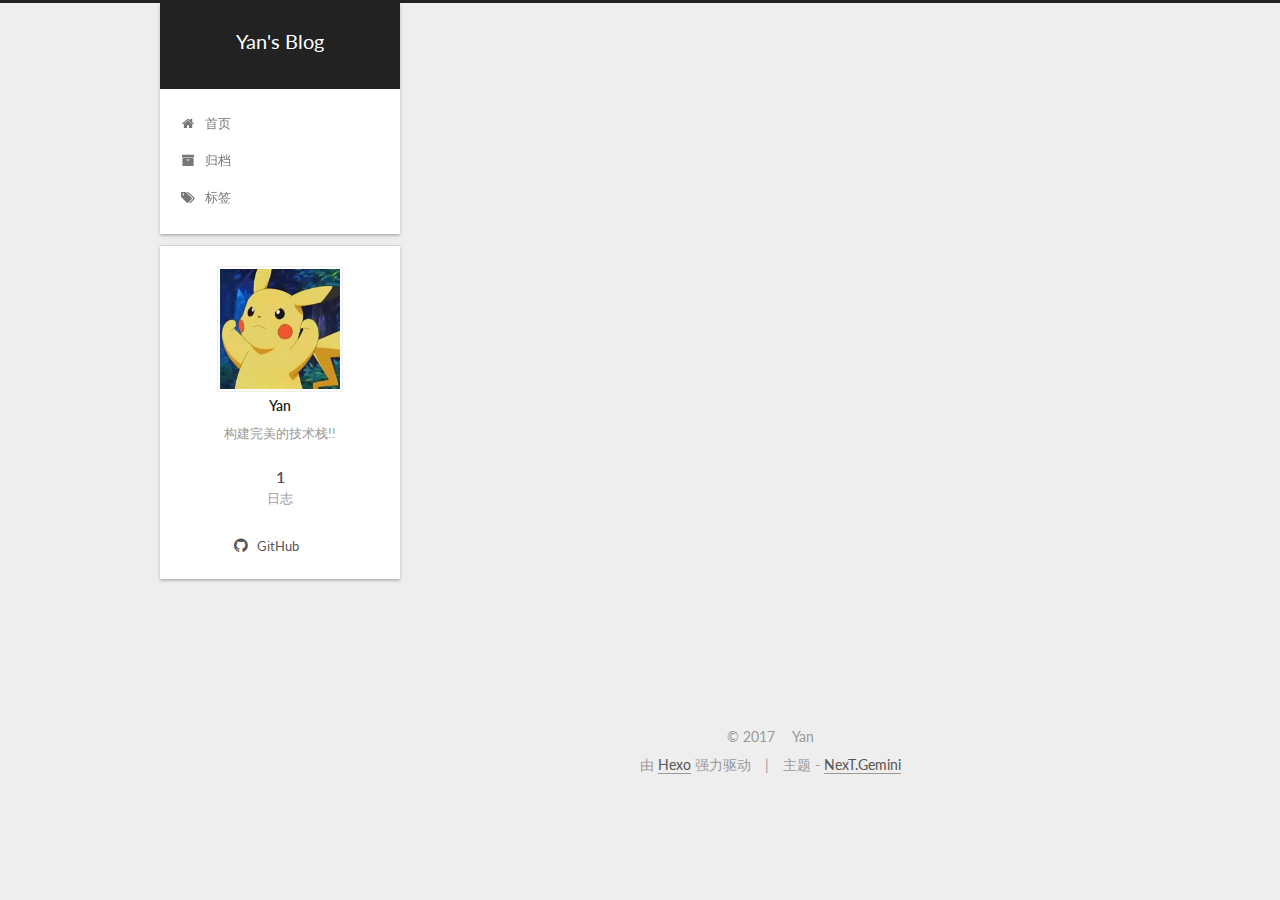
==== commit 230ea21e: "Site updated: 2017-10-22 23:09:03" ====
--- a/index.html
+++ b/index.html
@@ -94,13 +94,16 @@
 
 
 
+<meta name="description" content="构建完美的技术栈!!">
 <meta property="og:type" content="website">
 <meta property="og:title" content="Yan&#39;s Blog">
 <meta property="og:url" content="http://yoursite.com/index.html">
 <meta property="og:site_name" content="Yan&#39;s Blog">
+<meta property="og:description" content="构建完美的技术栈!!">
 <meta property="og:locale" content="zh-Hans">
 <meta name="twitter:card" content="summary">
 <meta name="twitter:title" content="Yan&#39;s Blog">
+<meta name="twitter:description" content="构建完美的技术栈!!">
 
 
 
@@ -265,7 +268,7 @@
     <span hidden itemprop="author" itemscope itemtype="http://schema.org/Person">
       <meta itemprop="name" content="Yan">
       <meta itemprop="description" content="">
-      <meta itemprop="image" content="/images/avatar.gif">
+      <meta itemprop="image" content="/images/avatar.jpeg">
     </span>
 
     <span hidden itemprop="publisher" itemscope itemtype="http://schema.org/Organization">
@@ -291,7 +294,7 @@
               
                 <span class="post-meta-item-text">发表于</span>
               
-              <time title="创建于" itemprop="dateCreated datePublished" datetime="2017-10-22T21:28:29+08:00">
+              <time title="创建于" itemprop="dateCreated datePublished" datetime="2017-10-22T21:28:00+08:00">
                 2017-10-22
               </time>
             
@@ -305,6 +308,17 @@
 
           
             
+              <span class="post-comments-count">
+                <span class="post-meta-divider">|</span>
+                <span class="post-meta-item-icon">
+                  <i class="fa fa-comment-o"></i>
+                </span>
+                <a href="/2017/10/22/Test/#comments" itemprop="discussionUrl">
+                  <span class="post-comments-count disqus-comment-count"
+                        data-disqus-identifier="2017/10/22/Test/" itemprop="commentCount"></span>
+                </a>
+              </span>
+            
           
 
           
@@ -331,134 +345,7 @@
       
         
           
-            
-          
-        
-      
-    </div>
-    
-    
-    
-
-    
-
-    
-
-    
-
-    <footer class="post-footer">
-      
-
-      
-
-      
-
-      
-      
-        <div class="post-eof"></div>
-      
-    </footer>
-  </div>
-  
-  
-  
-  </article>
-
-
-    
-      
-
-  
-
-  
-  
-  
-
-  <article class="post post-type-normal" itemscope itemtype="http://schema.org/Article">
-  
-  
-  
-  <div class="post-block">
-    <link itemprop="mainEntityOfPage" href="http://yoursite.com/2017/10/22/hello-world/">
-
-    <span hidden itemprop="author" itemscope itemtype="http://schema.org/Person">
-      <meta itemprop="name" content="Yan">
-      <meta itemprop="description" content="">
-      <meta itemprop="image" content="/images/avatar.gif">
-    </span>
-
-    <span hidden itemprop="publisher" itemscope itemtype="http://schema.org/Organization">
-      <meta itemprop="name" content="Yan's Blog">
-    </span>
-
-    
-      <header class="post-header">
-
-        
-        
-          <h1 class="post-title" itemprop="name headline">
-                
-                <a class="post-title-link" href="/2017/10/22/hello-world/" itemprop="url">Hello World</a></h1>
-        
-
-        <div class="post-meta">
-          <span class="post-time">
-            
-              <span class="post-meta-item-icon">
-                <i class="fa fa-calendar-o"></i>
-              </span>
-              
-                <span class="post-meta-item-text">发表于</span>
-              
-              <time title="创建于" itemprop="dateCreated datePublished" datetime="2017-10-22T21:26:21+08:00">
-                2017-10-22
-              </time>
-            
-
-            
-
-            
-          </span>
-
-          
-
-          
-            
-          
-
-          
-          
-
-          
-
-          
-
-          
-
-        </div>
-      </header>
-    
-
-    
-    
-    
-    <div class="post-body" itemprop="articleBody">
-
-      
-      
-
-      
-        
-          
-            <p>Welcome to <a href="https://hexo.io/" target="_blank" rel="external">Hexo</a>! This is your very first post. Check <a href="https://hexo.io/docs/" target="_blank" rel="external">documentation</a> for more info. If you get any problems when using Hexo, you can find the answer in <a href="https://hexo.io/docs/troubleshooting.html" target="_blank" rel="external">troubleshooting</a> or you can ask me on <a href="https://github.com/hexojs/hexo/issues" target="_blank" rel="external">GitHub</a>.</p>
-<h2 id="Quick-Start"><a href="#Quick-Start" class="headerlink" title="Quick Start"></a>Quick Start</h2><h3 id="Create-a-new-post"><a href="#Create-a-new-post" class="headerlink" title="Create a new post"></a>Create a new post</h3><figure class="highlight bash"><table><tr><td class="gutter"><pre><div class="line">1</div></pre></td><td class="code"><pre><div class="line">$ hexo new <span class="string">"My New Post"</span></div></pre></td></tr></table></figure>
-<p>More info: <a href="https://hexo.io/docs/writing.html" target="_blank" rel="external">Writing</a></p>
-<h3 id="Run-server"><a href="#Run-server" class="headerlink" title="Run server"></a>Run server</h3><figure class="highlight bash"><table><tr><td class="gutter"><pre><div class="line">1</div></pre></td><td class="code"><pre><div class="line">$ hexo server</div></pre></td></tr></table></figure>
-<p>More info: <a href="https://hexo.io/docs/server.html" target="_blank" rel="external">Server</a></p>
-<h3 id="Generate-static-files"><a href="#Generate-static-files" class="headerlink" title="Generate static files"></a>Generate static files</h3><figure class="highlight bash"><table><tr><td class="gutter"><pre><div class="line">1</div></pre></td><td class="code"><pre><div class="line">$ hexo generate</div></pre></td></tr></table></figure>
-<p>More info: <a href="https://hexo.io/docs/generating.html" target="_blank" rel="external">Generating</a></p>
-<h3 id="Deploy-to-remote-sites"><a href="#Deploy-to-remote-sites" class="headerlink" title="Deploy to remote sites"></a>Deploy to remote sites</h3><figure class="highlight bash"><table><tr><td class="gutter"><pre><div class="line">1</div></pre></td><td class="code"><pre><div class="line">$ hexo deploy</div></pre></td></tr></table></figure>
-<p>More info: <a href="https://hexo.io/docs/deployment.html" target="_blank" rel="external">Deployment</a></p>
+            <h1 id="这是标题"><a href="#这是标题" class="headerlink" title="这是标题"></a>这是标题</h1><p>嗯,非常不错</p>
 
           
         
@@ -528,11 +415,11 @@
       <section class="site-overview sidebar-panel sidebar-panel-active">
         <div class="site-author motion-element" itemprop="author" itemscope itemtype="http://schema.org/Person">
           <img class="site-author-image" itemprop="image"
-               src="/images/avatar.gif"
+               src="/images/avatar.jpeg"
                alt="Yan" />
           <p class="site-author-name" itemprop="name">Yan</p>
            
-              <p class="site-description motion-element" itemprop="description"></p>
+              <p class="site-description motion-element" itemprop="description">构建完美的技术栈!!</p>
           
         </div>
         <nav class="site-state motion-element">
@@ -540,7 +427,7 @@
           
             <div class="site-state-item site-state-posts">
               <a href="/archives/">
-                <span class="site-state-item-count">2</span>
+                <span class="site-state-item-count">1</span>
                 <span class="site-state-item-name">日志</span>
               </a>
             </div>
@@ -601,7 +488,7 @@
   &copy; 
   <span itemprop="copyrightYear">2017</span>
   <span class="with-love">
-    <i class="fa fa-heart"></i>
+    <i class="fa fa-Yan"></i>
   </span>
   <span class="author" itemprop="copyrightHolder">Yan</span>
 </div>
@@ -719,6 +606,14 @@
 
   
 
+    
+      <script id="dsq-count-scr" src="https://.disqus.com/count.js" async></script>
+    
+
+    
+
+  
+
 
 
 
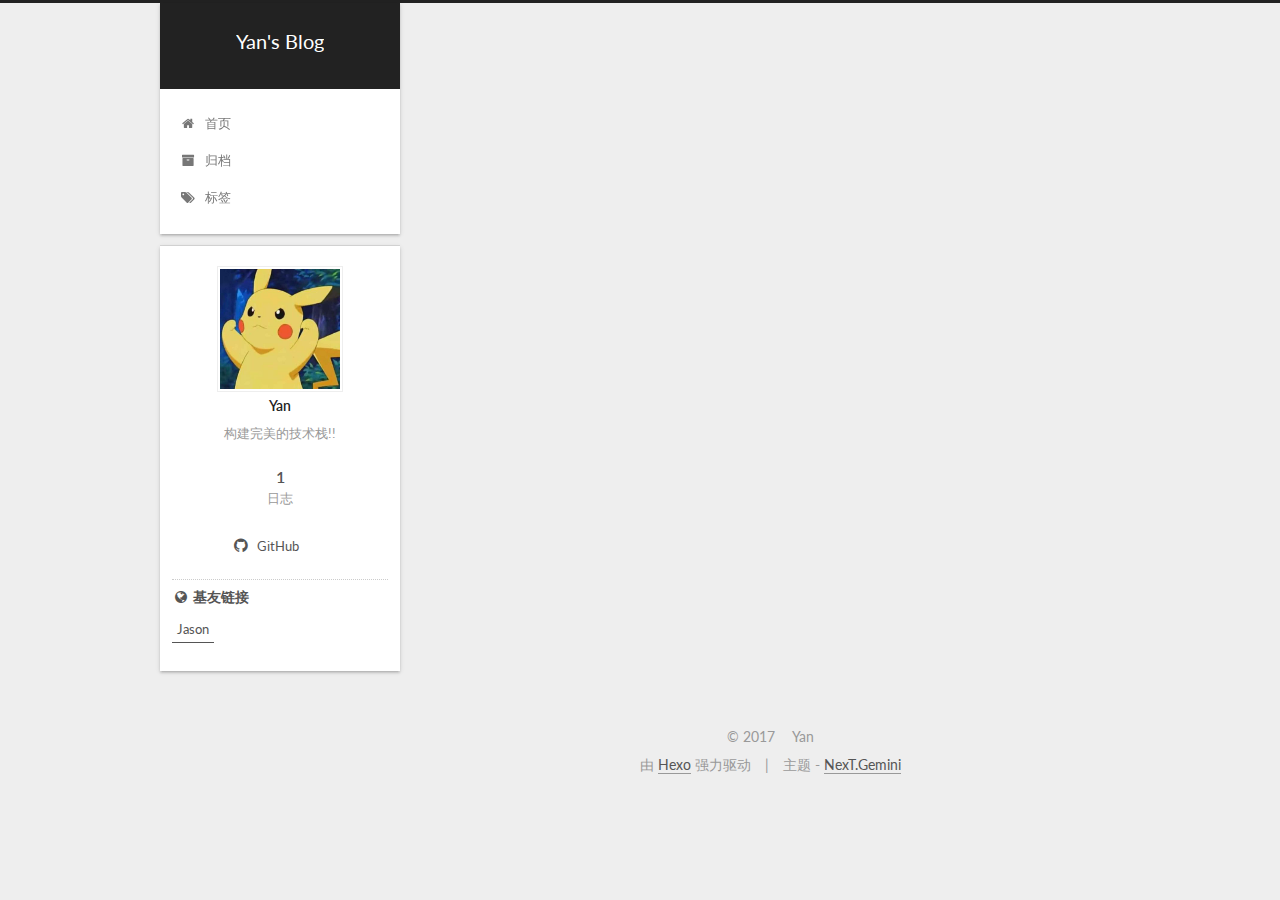
==== commit 2b39b8f3: "Site updated: 2017-10-23 10:12:13" ====
--- a/index.html
+++ b/index.html
@@ -463,6 +463,20 @@
 
         
         
+          <div class="links-of-blogroll motion-element links-of-blogroll-inline">
+            <div class="links-of-blogroll-title">
+              <i class="fa  fa-fw fa-globe"></i>
+              基友链接
+            </div>
+            <ul class="links-of-blogroll-list">
+              
+                <li class="links-of-blogroll-item">
+                  <a href="https://cejasonwoo.github.io/" title="Jason" target="_blank">Jason</a>
+                </li>
+              
+            </ul>
+          </div>
+        
 
         
 
@@ -607,7 +621,7 @@
   
 
     
-      <script id="dsq-count-scr" src="https://.disqus.com/count.js" async></script>
+      <script id="dsq-count-scr" src="https://Yan.disqus.com/count.js" async></script>
     
 
     
@@ -626,10 +640,6 @@
   
 
 
-
-
-
-  
 
 
 
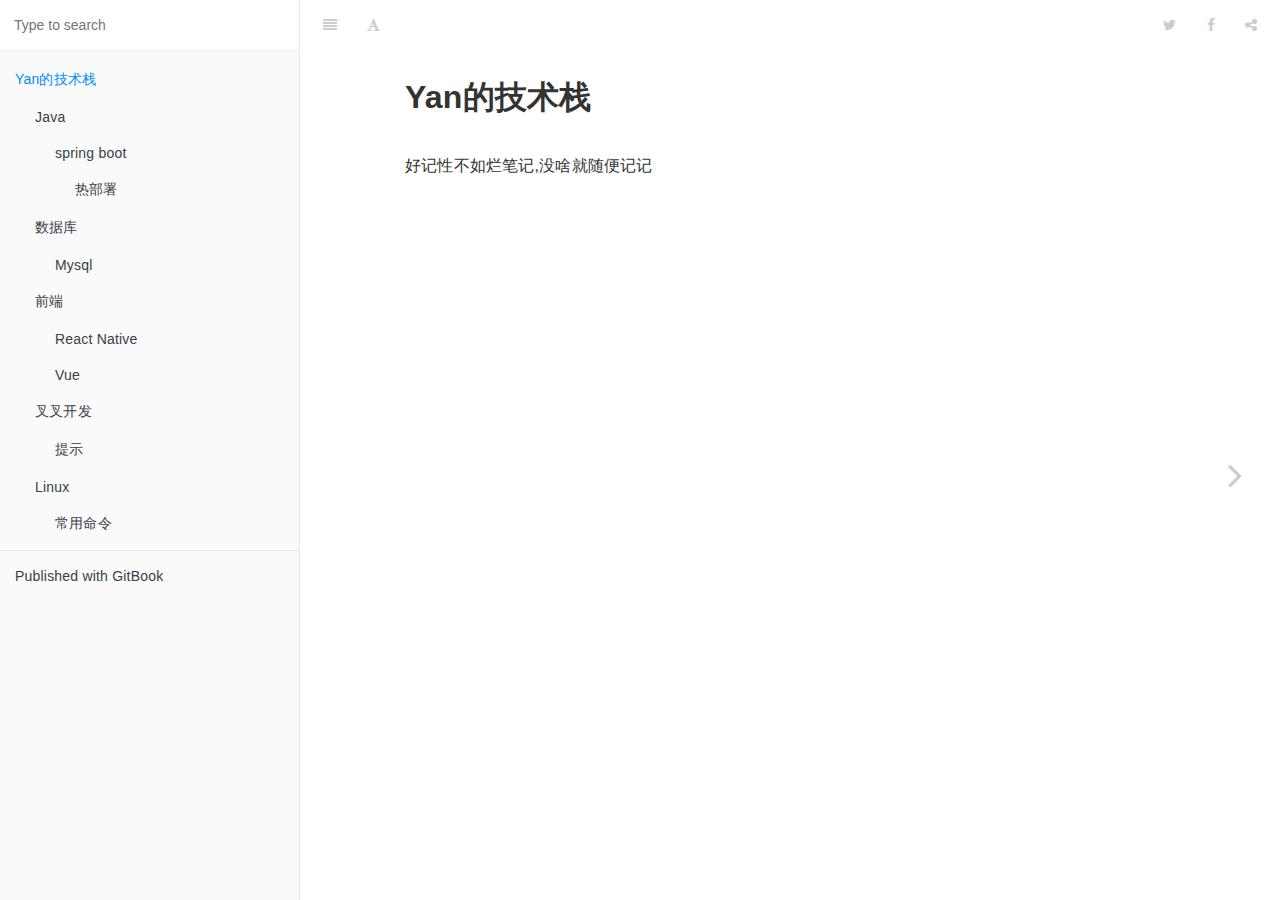
==== commit 5f8c77de: "update" ====
--- a/index.html
+++ b/index.html
@@ -1,668 +1,423 @@
-<!DOCTYPE html>
-
-
-
-  
-
-
-<html class="theme-next gemini use-motion" lang="zh-Hans">
-<head>
-  <meta charset="UTF-8"/>
-<meta http-equiv="X-UA-Compatible" content="IE=edge" />
-<meta name="viewport" content="width=device-width, initial-scale=1, maximum-scale=1"/>
-<meta name="theme-color" content="#222">
-
-
-
-
-
-
-
-
-
-<meta http-equiv="Cache-Control" content="no-transform" />
-<meta http-equiv="Cache-Control" content="no-siteapp" />
-
-
-
-
-
-
-
-
-
-
-
-
-
-
-
-  
-  
-  <link href="/lib/fancybox/source/jquery.fancybox.css?v=2.1.5" rel="stylesheet" type="text/css" />
-
-
-
-
-  
-  
-  
-  
-
-  
-    
-    
-  
-
-  
-
-  
-
-  
-
-  
-
-  
-    
-    
-    <link href="//fonts.googleapis.com/css?family=Lato:300,300italic,400,400italic,700,700italic&subset=latin,latin-ext" rel="stylesheet" type="text/css">
-  
-
-
-
-
-
-
-<link href="/lib/font-awesome/css/font-awesome.min.css?v=4.6.2" rel="stylesheet" type="text/css" />
-
-<link href="/css/main.css?v=5.1.2" rel="stylesheet" type="text/css" />
-
-
-  <meta name="keywords" content="Hexo, NexT" />
-
-
-
-
-
-
-
-
-  <link rel="shortcut icon" type="image/x-icon" href="/favicon.ico?v=5.1.2" />
-
-
-
-
-
-
-<meta name="description" content="构建完美的技术栈!!">
-<meta property="og:type" content="website">
-<meta property="og:title" content="Yan&#39;s Blog">
-<meta property="og:url" content="http://yoursite.com/index.html">
-<meta property="og:site_name" content="Yan&#39;s Blog">
-<meta property="og:description" content="构建完美的技术栈!!">
-<meta property="og:locale" content="zh-Hans">
-<meta name="twitter:card" content="summary">
-<meta name="twitter:title" content="Yan&#39;s Blog">
-<meta name="twitter:description" content="构建完美的技术栈!!">
-
-
-
-<script type="text/javascript" id="hexo.configurations">
-  var NexT = window.NexT || {};
-  var CONFIG = {
-    root: '/',
-    scheme: 'Gemini',
-    sidebar: {"position":"left","display":"post","offset":12,"offset_float":12,"b2t":false,"scrollpercent":false,"onmobile":false},
-    fancybox: true,
-    tabs: true,
-    motion: true,
-    duoshuo: {
-      userId: '0',
-      author: '博主'
-    },
-    algolia: {
-      applicationID: '',
-      apiKey: '',
-      indexName: '',
-      hits: {"per_page":10},
-      labels: {"input_placeholder":"Search for Posts","hits_empty":"We didn't find any results for the search: ${query}","hits_stats":"${hits} results found in ${time} ms"}
-    }
-  };
-</script>
-
-
-
-  <link rel="canonical" href="http://yoursite.com/"/>
-
-
-
-
-
-  <title>Yan's Blog</title>
-  
-
-
-
-
-
-
-
-
-
-
-
-
-
-
-</head>
-
-<body itemscope itemtype="http://schema.org/WebPage" lang="zh-Hans">
-
-  
-  
-    
-  
-
-  <div class="container sidebar-position-left 
-   page-home 
- ">
-    <div class="headband"></div>
-
-    <header id="header" class="header" itemscope itemtype="http://schema.org/WPHeader">
-      <div class="header-inner"><div class="site-brand-wrapper">
-  <div class="site-meta ">
-    
-
-    <div class="custom-logo-site-title">
-      <a href="/"  class="brand" rel="start">
-        <span class="logo-line-before"><i></i></span>
-        <span class="site-title">Yan's Blog</span>
-        <span class="logo-line-after"><i></i></span>
-      </a>
+
+<!DOCTYPE HTML>
+<html lang="" >
+    <head>
+        <meta charset="UTF-8">
+        <meta content="text/html; charset=utf-8" http-equiv="Content-Type">
+        <title>Yan的技术栈 · GitBook</title>
+        <meta http-equiv="X-UA-Compatible" content="IE=edge" />
+        <meta name="description" content="">
+        <meta name="generator" content="GitBook 3.2.3">
+        
+        
+        
+    
+    <link rel="stylesheet" href="gitbook/style.css">
+
+    
+            
+                
+                <link rel="stylesheet" href="gitbook/gitbook-plugin-highlight/website.css">
+                
+            
+                
+                <link rel="stylesheet" href="gitbook/gitbook-plugin-search/search.css">
+                
+            
+                
+                <link rel="stylesheet" href="gitbook/gitbook-plugin-fontsettings/website.css">
+                
+            
+        
+
+    
+
+    
+        
+    
+        
+    
+        
+    
+        
+    
+        
+    
+        
+    
+
+        
+    
+    
+    <meta name="HandheldFriendly" content="true"/>
+    <meta name="viewport" content="width=device-width, initial-scale=1, user-scalable=no">
+    <meta name="apple-mobile-web-app-capable" content="yes">
+    <meta name="apple-mobile-web-app-status-bar-style" content="black">
+    <link rel="apple-touch-icon-precomposed" sizes="152x152" href="gitbook/images/apple-touch-icon-precomposed-152.png">
+    <link rel="shortcut icon" href="gitbook/images/favicon.ico" type="image/x-icon">
+
+    
+    <link rel="next" href="java.html" />
+    
+    
+
+    </head>
+    <body>
+        
+<div class="book">
+    <div class="book-summary">
+        
+            
+<div id="book-search-input" role="search">
+    <input type="text" placeholder="Type to search" />
+</div>
+
+            
+                <nav role="navigation">
+                
+
+
+<ul class="summary">
+    
+    
+
+    
+
+    
+        
+        
+    
+        <li class="chapter active" data-level="1.1" data-path="./">
+            
+                <a href="./">
+            
+                    
+                    Yan的技术栈
+            
+                </a>
+            
+
+            
+            <ul class="articles">
+                
+    
+        <li class="chapter " data-level="1.1.1" data-path="java.html">
+            
+                <a href="java.html">
+            
+                    
+                    Java
+            
+                </a>
+            
+
+            
+            <ul class="articles">
+                
+    
+        <li class="chapter " data-level="1.1.1.1" data-path="java/spring-boot.html">
+            
+                <a href="java/spring-boot.html">
+            
+                    
+                    spring boot
+            
+                </a>
+            
+
+            
+            <ul class="articles">
+                
+    
+        <li class="chapter " data-level="1.1.1.1.1" data-path="java/spring-boot/re-bu-shu.html">
+            
+                <a href="java/spring-boot/re-bu-shu.html">
+            
+                    
+                    热部署
+            
+                </a>
+            
+
+            
+        </li>
+    
+
+            </ul>
+            
+        </li>
+    
+
+            </ul>
+            
+        </li>
+    
+        <li class="chapter " data-level="1.1.2" >
+            
+                <span>
+            
+                    
+                    数据库
+            
+                </span>
+            
+
+            
+            <ul class="articles">
+                
+    
+        <li class="chapter " data-level="1.1.2.1" >
+            
+                <span>
+            
+                    
+                    Mysql
+            
+                </span>
+            
+
+            
+        </li>
+    
+
+            </ul>
+            
+        </li>
+    
+        <li class="chapter " data-level="1.1.3" >
+            
+                <span>
+            
+                    
+                    前端
+            
+                </span>
+            
+
+            
+            <ul class="articles">
+                
+    
+        <li class="chapter " data-level="1.1.3.1" >
+            
+                <span>
+            
+                    
+                    React Native
+            
+                </span>
+            
+
+            
+        </li>
+    
+        <li class="chapter " data-level="1.1.3.2" >
+            
+                <span>
+            
+                    
+                    Vue
+            
+                </span>
+            
+
+            
+        </li>
+    
+
+            </ul>
+            
+        </li>
+    
+        <li class="chapter " data-level="1.1.4" data-path="cha-cha-kai-fa.html">
+            
+                <a href="cha-cha-kai-fa.html">
+            
+                    
+                    叉叉开发
+            
+                </a>
+            
+
+            
+            <ul class="articles">
+                
+    
+        <li class="chapter " data-level="1.1.4.1" data-path="cha-cha-kai-fa/ti-shi.html">
+            
+                <a href="cha-cha-kai-fa/ti-shi.html">
+            
+                    
+                    提示
+            
+                </a>
+            
+
+            
+        </li>
+    
+
+            </ul>
+            
+        </li>
+    
+        <li class="chapter " data-level="1.1.5" >
+            
+                <span>
+            
+                    
+                    Linux
+            
+                </span>
+            
+
+            
+            <ul class="articles">
+                
+    
+        <li class="chapter " data-level="1.1.5.1" >
+            
+                <span>
+            
+                    
+                    常用命令
+            
+                </span>
+            
+
+            
+        </li>
+    
+
+            </ul>
+            
+        </li>
+    
+
+            </ul>
+            
+        </li>
+    
+
+    
+
+    <li class="divider"></li>
+
+    <li>
+        <a href="https://www.gitbook.com" target="blank" class="gitbook-link">
+            Published with GitBook
+        </a>
+    </li>
+</ul>
+
+
+                </nav>
+            
+        
     </div>
-      
-        <p class="site-subtitle"></p>
-      
-  </div>
-
-  <div class="site-nav-toggle">
-    <button>
-      <span class="btn-bar"></span>
-      <span class="btn-bar"></span>
-      <span class="btn-bar"></span>
-    </button>
-  </div>
+
+    <div class="book-body">
+        
+            <div class="body-inner">
+                
+                    
+
+<div class="book-header" role="navigation">
+    
+
+    <!-- Title -->
+    <h1>
+        <i class="fa fa-circle-o-notch fa-spin"></i>
+        <a href="." >Yan的技术栈</a>
+    </h1>
 </div>
 
-<nav class="site-nav">
-  
-
-  
-    <ul id="menu" class="menu">
-      
-        
-        <li class="menu-item menu-item-home">
-          <a href="/" rel="section">
-            
-              <i class="menu-item-icon fa fa-fw fa-home"></i> <br />
-            
-            首页
-          </a>
-        </li>
-      
-        
-        <li class="menu-item menu-item-archives">
-          <a href="/archives/" rel="section">
-            
-              <i class="menu-item-icon fa fa-fw fa-archive"></i> <br />
-            
-            归档
-          </a>
-        </li>
-      
-        
-        <li class="menu-item menu-item-tags">
-          <a href="/tags/" rel="section">
-            
-              <i class="menu-item-icon fa fa-fw fa-tags"></i> <br />
-            
-            标签
-          </a>
-        </li>
-      
-
-      
-    </ul>
-  
-
-  
-</nav>
-
-
-
- </div>
-    </header>
-
-    <main id="main" class="main">
-      <div class="main-inner">
-        <div class="content-wrap">
-          <div id="content" class="content">
-            
-  <section id="posts" class="posts-expand">
-    
-      
-
-  
-
-  
-  
-  
-
-  <article class="post post-type-normal" itemscope itemtype="http://schema.org/Article">
-  
-  
-  
-  <div class="post-block">
-    <link itemprop="mainEntityOfPage" href="http://yoursite.com/2017/10/22/Test/">
-
-    <span hidden itemprop="author" itemscope itemtype="http://schema.org/Person">
-      <meta itemprop="name" content="Yan">
-      <meta itemprop="description" content="">
-      <meta itemprop="image" content="/images/avatar.jpeg">
-    </span>
-
-    <span hidden itemprop="publisher" itemscope itemtype="http://schema.org/Organization">
-      <meta itemprop="name" content="Yan's Blog">
-    </span>
-
-    
-      <header class="post-header">
-
-        
-        
-          <h1 class="post-title" itemprop="name headline">
-                
-                <a class="post-title-link" href="/2017/10/22/Test/" itemprop="url">Test</a></h1>
-        
-
-        <div class="post-meta">
-          <span class="post-time">
-            
-              <span class="post-meta-item-icon">
-                <i class="fa fa-calendar-o"></i>
-              </span>
-              
-                <span class="post-meta-item-text">发表于</span>
-              
-              <time title="创建于" itemprop="dateCreated datePublished" datetime="2017-10-22T21:28:00+08:00">
-                2017-10-22
-              </time>
-            
-
-            
-
-            
-          </span>
-
-          
-
-          
-            
-              <span class="post-comments-count">
-                <span class="post-meta-divider">|</span>
-                <span class="post-meta-item-icon">
-                  <i class="fa fa-comment-o"></i>
-                </span>
-                <a href="/2017/10/22/Test/#comments" itemprop="discussionUrl">
-                  <span class="post-comments-count disqus-comment-count"
-                        data-disqus-identifier="2017/10/22/Test/" itemprop="commentCount"></span>
-                </a>
-              </span>
-            
-          
-
-          
-          
-
-          
-
-          
-
-          
-
+
+
+
+                    <div class="page-wrapper" tabindex="-1" role="main">
+                        <div class="page-inner">
+                            
+<div id="book-search-results">
+    <div class="search-noresults">
+    
+                                <section class="normal markdown-section">
+                                
+                                <h1 id="yan&#x7684;&#x6280;&#x672F;&#x6808;">Yan&#x7684;&#x6280;&#x672F;&#x6808;</h1>
+<p>&#x597D;&#x8BB0;&#x6027;&#x4E0D;&#x5982;&#x70C2;&#x7B14;&#x8BB0;,&#x6CA1;&#x5565;&#x5C31;&#x968F;&#x4FBF;&#x8BB0;&#x8BB0;</p>
+
+                                
+                                </section>
+                            
+    </div>
+    <div class="search-results">
+        <div class="has-results">
+            
+            <h1 class="search-results-title"><span class='search-results-count'></span> results matching "<span class='search-query'></span>"</h1>
+            <ul class="search-results-list"></ul>
+            
         </div>
-      </header>
-    
-
-    
-    
-    
-    <div class="post-body" itemprop="articleBody">
-
-      
-      
-
-      
-        
-          
-            <h1 id="这是标题"><a href="#这是标题" class="headerlink" title="这是标题"></a>这是标题</h1><p>嗯,非常不错</p>
-
-          
-        
-      
+        <div class="no-results">
+            
+            <h1 class="search-results-title">No results matching "<span class='search-query'></span>"</h1>
+            
+        </div>
     </div>
-    
-    
-    
-
-    
-
-    
-
-    
-
-    <footer class="post-footer">
-      
-
-      
-
-      
-
-      
-      
-        <div class="post-eof"></div>
-      
-    </footer>
-  </div>
-  
-  
-  
-  </article>
-
-
-    
-  </section>
-
-  
-
-
-          </div>
-          
-
-
-          
-
-        </div>
-        
-          
-  
-  <div class="sidebar-toggle">
-    <div class="sidebar-toggle-line-wrap">
-      <span class="sidebar-toggle-line sidebar-toggle-line-first"></span>
-      <span class="sidebar-toggle-line sidebar-toggle-line-middle"></span>
-      <span class="sidebar-toggle-line sidebar-toggle-line-last"></span>
+</div>
+
+                        </div>
+                    </div>
+                
+            </div>
+
+            
+                
+                
+                <a href="java.html" class="navigation navigation-next navigation-unique" aria-label="Next page: Java">
+                    <i class="fa fa-angle-right"></i>
+                </a>
+                
+            
+        
     </div>
-  </div>
-
-  <aside id="sidebar" class="sidebar">
-    
-    <div class="sidebar-inner">
-
-      
-
-      
-
-      <section class="site-overview sidebar-panel sidebar-panel-active">
-        <div class="site-author motion-element" itemprop="author" itemscope itemtype="http://schema.org/Person">
-          <img class="site-author-image" itemprop="image"
-               src="/images/avatar.jpeg"
-               alt="Yan" />
-          <p class="site-author-name" itemprop="name">Yan</p>
-           
-              <p class="site-description motion-element" itemprop="description">构建完美的技术栈!!</p>
-          
-        </div>
-        <nav class="site-state motion-element">
-
-          
-            <div class="site-state-item site-state-posts">
-              <a href="/archives/">
-                <span class="site-state-item-count">1</span>
-                <span class="site-state-item-name">日志</span>
-              </a>
-            </div>
-          
-
-          
-
-          
-
-        </nav>
-
-        
-
-        <div class="links-of-author motion-element">
-          
-            
-              <span class="links-of-author-item">
-                <a href="https://github.com/saludyan" target="_blank" title="GitHub">
-                  
-                    <i class="fa fa-fw fa-github"></i>
-                  
-                    
-                      GitHub
-                    
-                </a>
-              </span>
-            
-          
-        </div>
-
-        
-        
-
-        
-        
-          <div class="links-of-blogroll motion-element links-of-blogroll-inline">
-            <div class="links-of-blogroll-title">
-              <i class="fa  fa-fw fa-globe"></i>
-              基友链接
-            </div>
-            <ul class="links-of-blogroll-list">
-              
-                <li class="links-of-blogroll-item">
-                  <a href="https://cejasonwoo.github.io/" title="Jason" target="_blank">Jason</a>
-                </li>
-              
-            </ul>
-          </div>
-        
-
-        
-
-
-      </section>
-
-      
-
-      
-
-    </div>
-  </aside>
-
-
-        
-      </div>
-    </main>
-
-    <footer id="footer" class="footer">
-      <div class="footer-inner">
-        <div class="copyright" >
-  
-  &copy; 
-  <span itemprop="copyrightYear">2017</span>
-  <span class="with-love">
-    <i class="fa fa-Yan"></i>
-  </span>
-  <span class="author" itemprop="copyrightHolder">Yan</span>
+
+    <script>
+        var gitbook = gitbook || [];
+        gitbook.push(function() {
+            gitbook.page.hasChanged({"page":{"title":"Yan的技术栈","level":"1.1","depth":1,"next":{"title":"Java","level":"1.1.1","depth":2,"path":"java.md","ref":"java.md","articles":[{"title":"spring boot","level":"1.1.1.1","depth":3,"path":"java/spring-boot.md","ref":"java/spring-boot.md","articles":[{"title":"热部署","level":"1.1.1.1.1","depth":4,"path":"java/spring-boot/re-bu-shu.md","ref":"java/spring-boot/re-bu-shu.md","articles":[]}]}]},"dir":"ltr"},"config":{"gitbook":"*","theme":"default","variables":{},"plugins":[],"pluginsConfig":{"highlight":{},"search":{},"lunr":{"maxIndexSize":1000000,"ignoreSpecialCharacters":false},"sharing":{"facebook":true,"twitter":true,"google":false,"weibo":false,"instapaper":false,"vk":false,"all":["facebook","google","twitter","weibo","instapaper"]},"fontsettings":{"theme":"white","family":"sans","size":2},"theme-default":{"styles":{"website":"styles/website.css","pdf":"styles/pdf.css","epub":"styles/epub.css","mobi":"styles/mobi.css","ebook":"styles/ebook.css","print":"styles/print.css"},"showLevel":false}},"structure":{"langs":"LANGS.md","readme":"README.md","glossary":"GLOSSARY.md","summary":"SUMMARY.md"},"pdf":{"pageNumbers":true,"fontSize":12,"fontFamily":"Arial","paperSize":"a4","chapterMark":"pagebreak","pageBreaksBefore":"/","margin":{"right":62,"left":62,"top":56,"bottom":56}},"styles":{"website":"styles/website.css","pdf":"styles/pdf.css","epub":"styles/epub.css","mobi":"styles/mobi.css","ebook":"styles/ebook.css","print":"styles/print.css"}},"file":{"path":"README.md","mtime":"2017-12-24T07:31:15.000Z","type":"markdown"},"gitbook":{"version":"3.2.3","time":"2017-12-24T07:31:21.387Z"},"basePath":".","book":{"language":""}});
+        });
+    </script>
 </div>
 
-
-<div class="powered-by">
-  由 <a class="theme-link" href="https://hexo.io">Hexo</a> 强力驱动
-</div>
-
-<div class="theme-info">
-  主题 -
-  <a class="theme-link" href="https://github.com/iissnan/hexo-theme-next">
-    NexT.Gemini
-  </a>
-</div>
-
-
-        
-
-        
-      </div>
-    </footer>
-
-    
-      <div class="back-to-top">
-        <i class="fa fa-arrow-up"></i>
-        
-      </div>
-    
-
-  </div>
-
-  
-
-<script type="text/javascript">
-  if (Object.prototype.toString.call(window.Promise) !== '[object Function]') {
-    window.Promise = null;
-  }
-</script>
-
-
-
-
-
-
-
-
-
-  
-
-
-
-
-
-
-
-
-
-
-
-
-  
-  <script type="text/javascript" src="/lib/jquery/index.js?v=2.1.3"></script>
-
-  
-  <script type="text/javascript" src="/lib/fastclick/lib/fastclick.min.js?v=1.0.6"></script>
-
-  
-  <script type="text/javascript" src="/lib/jquery_lazyload/jquery.lazyload.js?v=1.9.7"></script>
-
-  
-  <script type="text/javascript" src="/lib/velocity/velocity.min.js?v=1.2.1"></script>
-
-  
-  <script type="text/javascript" src="/lib/velocity/velocity.ui.min.js?v=1.2.1"></script>
-
-  
-  <script type="text/javascript" src="/lib/fancybox/source/jquery.fancybox.pack.js?v=2.1.5"></script>
-
-
-  
-
-
-  <script type="text/javascript" src="/js/src/utils.js?v=5.1.2"></script>
-
-  <script type="text/javascript" src="/js/src/motion.js?v=5.1.2"></script>
-
-
-
-  
-  
-
-
-  <script type="text/javascript" src="/js/src/affix.js?v=5.1.2"></script>
-
-  <script type="text/javascript" src="/js/src/schemes/pisces.js?v=5.1.2"></script>
-
-
-
-  
-    <script type="text/javascript" src="/js/src/scrollspy.js?v=5.1.2"></script>
-<script type="text/javascript" src="/js/src/post-details.js?v=5.1.2"></script>
-
-  
-
-  
-
-
-  <script type="text/javascript" src="/js/src/bootstrap.js?v=5.1.2"></script>
-
-
-
-  
-
-
-  
-
-    
-      <script id="dsq-count-scr" src="https://Yan.disqus.com/count.js" async></script>
-    
-
-    
-
-  
-
-
-
-
-	
-
-
-
-
-
-  
-
-
-
-
-
-
-
-
-  
-
-
-
-
-
-  
-
-  
-
-  
-
-  
-
-  
-
-  
-
-</body>
+        
+    <script src="gitbook/gitbook.js"></script>
+    <script src="gitbook/theme.js"></script>
+    
+        
+        <script src="gitbook/gitbook-plugin-search/search-engine.js"></script>
+        
+    
+        
+        <script src="gitbook/gitbook-plugin-search/search.js"></script>
+        
+    
+        
+        <script src="gitbook/gitbook-plugin-lunr/lunr.min.js"></script>
+        
+    
+        
+        <script src="gitbook/gitbook-plugin-lunr/search-lunr.js"></script>
+        
+    
+        
+        <script src="gitbook/gitbook-plugin-sharing/buttons.js"></script>
+        
+    
+        
+        <script src="gitbook/gitbook-plugin-fontsettings/fontsettings.js"></script>
+        
+    
+
+    </body>
 </html>
+
--- a/gitbook/gitbook-plugin-highlight/website.css
+++ b/gitbook/gitbook-plugin-highlight/website.css
@@ -0,0 +1,434 @@
+.book .book-body .page-wrapper .page-inner section.normal pre,
+.book .book-body .page-wrapper .page-inner section.normal code {
+  /* http://jmblog.github.com/color-themes-for-google-code-highlightjs */
+  /* Tomorrow Comment */
+  /* Tomorrow Red */
+  /* Tomorrow Orange */
+  /* Tomorrow Yellow */
+  /* Tomorrow Green */
+  /* Tomorrow Aqua */
+  /* Tomorrow Blue */
+  /* Tomorrow Purple */
+}
+.book .book-body .page-wrapper .page-inner section.normal pre .hljs-comment,
+.book .book-body .page-wrapper .page-inner section.normal code .hljs-comment,
+.book .book-body .page-wrapper .page-inner section.normal pre .hljs-title,
+.book .book-body .page-wrapper .page-inner section.normal code .hljs-title {
+  color: #8e908c;
+}
+.book .book-body .page-wrapper .page-inner section.normal pre .hljs-variable,
+.book .book-body .page-wrapper .page-inner section.normal code .hljs-variable,
+.book .book-body .page-wrapper .page-inner section.normal pre .hljs-attribute,
+.book .book-body .page-wrapper .page-inner section.normal code .hljs-attribute,
+.book .book-body .page-wrapper .page-inner section.normal pre .hljs-tag,
+.book .book-body .page-wrapper .page-inner section.normal code .hljs-tag,
+.book .book-body .page-wrapper .page-inner section.normal pre .hljs-regexp,
+.book .book-body .page-wrapper .page-inner section.normal code .hljs-regexp,
+.book .book-body .page-wrapper .page-inner section.normal pre .hljs-deletion,
+.book .book-body .page-wrapper .page-inner section.normal code .hljs-deletion,
+.book .book-body .page-wrapper .page-inner section.normal pre .ruby .hljs-constant,
+.book .book-body .page-wrapper .page-inner section.normal code .ruby .hljs-constant,
+.book .book-body .page-wrapper .page-inner section.normal pre .xml .hljs-tag .hljs-title,
+.book .book-body .page-wrapper .page-inner section.normal code .xml .hljs-tag .hljs-title,
+.book .book-body .page-wrapper .page-inner section.normal pre .xml .hljs-pi,
+.book .book-body .page-wrapper .page-inner section.normal code .xml .hljs-pi,
+.book .book-body .page-wrapper .page-inner section.normal pre .xml .hljs-doctype,
+.book .book-body .page-wrapper .page-inner section.normal code .xml .hljs-doctype,
+.book .book-body .page-wrapper .page-inner section.normal pre .html .hljs-doctype,
+.book .book-body .page-wrapper .page-inner section.normal code .html .hljs-doctype,
+.book .book-body .page-wrapper .page-inner section.normal pre .css .hljs-id,
+.book .book-body .page-wrapper .page-inner section.normal code .css .hljs-id,
+.book .book-body .page-wrapper .page-inner section.normal pre .css .hljs-class,
+.book .book-body .page-wrapper .page-inner section.normal code .css .hljs-class,
+.book .book-body .page-wrapper .page-inner section.normal pre .css .hljs-pseudo,
+.book .book-body .page-wrapper .page-inner section.normal code .css .hljs-pseudo {
+  color: #c82829;
+}
+.book .book-body .page-wrapper .page-inner section.normal pre .hljs-number,
+.book .book-body .page-wrapper .page-inner section.normal code .hljs-number,
+.book .book-body .page-wrapper .page-inner section.normal pre .hljs-preprocessor,
+.book .book-body .page-wrapper .page-inner section.normal code .hljs-preprocessor,
+.book .book-body .page-wrapper .page-inner section.normal pre .hljs-pragma,
+.book .book-body .page-wrapper .page-inner section.normal code .hljs-pragma,
+.book .book-body .page-wrapper .page-inner section.normal pre .hljs-built_in,
+.book .book-body .page-wrapper .page-inner section.normal code .hljs-built_in,
+.book .book-body .page-wrapper .page-inner section.normal pre .hljs-literal,
+.book .book-body .page-wrapper .page-inner section.normal code .hljs-literal,
+.book .book-body .page-wrapper .page-inner section.normal pre .hljs-params,
+.book .book-body .page-wrapper .page-inner section.normal code .hljs-params,
+.book .book-body .page-wrapper .page-inner section.normal pre .hljs-constant,
+.book .book-body .page-wrapper .page-inner section.normal code .hljs-constant {
+  color: #f5871f;
+}
+.book .book-body .page-wrapper .page-inner section.normal pre .ruby .hljs-class .hljs-title,
+.book .book-body .page-wrapper .page-inner section.normal code .ruby .hljs-class .hljs-title,
+.book .book-body .page-wrapper .page-inner section.normal pre .css .hljs-rules .hljs-attribute,
+.book .book-body .page-wrapper .page-inner section.normal code .css .hljs-rules .hljs-attribute {
+  color: #eab700;
+}
+.book .book-body .page-wrapper .page-inner section.normal pre .hljs-string,
+.book .book-body .page-wrapper .page-inner section.normal code .hljs-string,
+.book .book-body .page-wrapper .page-inner section.normal pre .hljs-value,
+.book .book-body .page-wrapper .page-inner section.normal code .hljs-value,
+.book .book-body .page-wrapper .page-inner section.normal pre .hljs-inheritance,
+.book .book-body .page-wrapper .page-inner section.normal code .hljs-inheritance,
+.book .book-body .page-wrapper .page-inner section.normal pre .hljs-header,
+.book .book-body .page-wrapper .page-inner section.normal code .hljs-header,
+.book .book-body .page-wrapper .page-inner section.normal pre .hljs-addition,
+.book .book-body .page-wrapper .page-inner section.normal code .hljs-addition,
+.book .book-body .page-wrapper .page-inner section.normal pre .ruby .hljs-symbol,
+.book .book-body .page-wrapper .page-inner section.normal code .ruby .hljs-symbol,
+.book .book-body .page-wrapper .page-inner section.normal pre .xml .hljs-cdata,
+.book .book-body .page-wrapper .page-inner section.normal code .xml .hljs-cdata {
+  color: #718c00;
+}
+.book .book-body .page-wrapper .page-inner section.normal pre .css .hljs-hexcolor,
+.book .book-body .page-wrapper .page-inner section.normal code .css .hljs-hexcolor {
+  color: #3e999f;
+}
+.book .book-body .page-wrapper .page-inner section.normal pre .hljs-function,
+.book .book-body .page-wrapper .page-inner section.normal code .hljs-function,
+.book .book-body .page-wrapper .page-inner section.normal pre .python .hljs-decorator,
+.book .book-body .page-wrapper .page-inner section.normal code .python .hljs-decorator,
+.book .book-body .page-wrapper .page-inner section.normal pre .python .hljs-title,
+.book .book-body .page-wrapper .page-inner section.normal code .python .hljs-title,
+.book .book-body .page-wrapper .page-inner section.normal pre .ruby .hljs-function .hljs-title,
+.book .book-body .page-wrapper .page-inner section.normal code .ruby .hljs-function .hljs-title,
+.book .book-body .page-wrapper .page-inner section.normal pre .ruby .hljs-title .hljs-keyword,
+.book .book-body .page-wrapper .page-inner section.normal code .ruby .hljs-title .hljs-keyword,
+.book .book-body .page-wrapper .page-inner section.normal pre .perl .hljs-sub,
+.book .book-body .page-wrapper .page-inner section.normal code .perl .hljs-sub,
+.book .book-body .page-wrapper .page-inner section.normal pre .javascript .hljs-title,
+.book .book-body .page-wrapper .page-inner section.normal code .javascript .hljs-title,
+.book .book-body .page-wrapper .page-inner section.normal pre .coffeescript .hljs-title,
+.book .book-body .page-wrapper .page-inner section.normal code .coffeescript .hljs-title {
+  color: #4271ae;
+}
+.book .book-body .page-wrapper .page-inner section.normal pre .hljs-keyword,
+.book .book-body .page-wrapper .page-inner section.normal code .hljs-keyword,
+.book .book-body .page-wrapper .page-inner section.normal pre .javascript .hljs-function,
+.book .book-body .page-wrapper .page-inner section.normal code .javascript .hljs-function {
+  color: #8959a8;
+}
+.book .book-body .page-wrapper .page-inner section.normal pre .hljs,
+.book .book-body .page-wrapper .page-inner section.normal code .hljs {
+  display: block;
+  background: white;
+  color: #4d4d4c;
+  padding: 0.5em;
+}
+.book .book-body .page-wrapper .page-inner section.normal pre .coffeescript .javascript,
+.book .book-body .page-wrapper .page-inner section.normal code .coffeescript .javascript,
+.book .book-body .page-wrapper .page-inner section.normal pre .javascript .xml,
+.book .book-body .page-wrapper .page-inner section.normal code .javascript .xml,
+.book .book-body .page-wrapper .page-inner section.normal pre .tex .hljs-formula,
+.book .book-body .page-wrapper .page-inner section.normal code .tex .hljs-formula,
+.book .book-body .page-wrapper .page-inner section.normal pre .xml .javascript,
+.book .book-body .page-wrapper .page-inner section.normal code .xml .javascript,
+.book .book-body .page-wrapper .page-inner section.normal pre .xml .vbscript,
+.book .book-body .page-wrapper .page-inner section.normal code .xml .vbscript,
+.book .book-body .page-wrapper .page-inner section.normal pre .xml .css,
+.book .book-body .page-wrapper .page-inner section.normal code .xml .css,
+.book .book-body .page-wrapper .page-inner section.normal pre .xml .hljs-cdata,
+.book .book-body .page-wrapper .page-inner section.normal code .xml .hljs-cdata {
+  opacity: 0.5;
+}
+.book.color-theme-1 .book-body .page-wrapper .page-inner section.normal pre,
+.book.color-theme-1 .book-body .page-wrapper .page-inner section.normal code {
+  /*
+
+Orginal Style from ethanschoonover.com/solarized (c) Jeremy Hull <sourdrums@gmail.com>
+
+*/
+  /* Solarized Green */
+  /* Solarized Cyan */
+  /* Solarized Blue */
+  /* Solarized Yellow */
+  /* Solarized Orange */
+  /* Solarized Red */
+  /* Solarized Violet */
+}
+.book.color-theme-1 .book-body .page-wrapper .page-inner section.normal pre .hljs,
+.book.color-theme-1 .book-body .page-wrapper .page-inner section.normal code .hljs {
+  display: block;
+  padding: 0.5em;
+  background: #fdf6e3;
+  color: #657b83;
+}
+.book.color-theme-1 .book-body .page-wrapper .page-inner section.normal pre .hljs-comment,
+.book.color-theme-1 .book-body .page-wrapper .page-inner section.normal code .hljs-comment,
+.book.color-theme-1 .book-body .page-wrapper .page-inner section.normal pre .hljs-template_comment,
+.book.color-theme-1 .book-body .page-wrapper .page-inner section.normal code .hljs-template_comment,
+.book.color-theme-1 .book-body .page-wrapper .page-inner section.normal pre .diff .hljs-header,
+.book.color-theme-1 .book-body .page-wrapper .page-inner section.normal code .diff .hljs-header,
+.book.color-theme-1 .book-body .page-wrapper .page-inner section.normal pre .hljs-doctype,
+.book.color-theme-1 .book-body .page-wrapper .page-inner section.normal code .hljs-doctype,
+.book.color-theme-1 .book-body .page-wrapper .page-inner section.normal pre .hljs-pi,
+.book.color-theme-1 .book-body .page-wrapper .page-inner section.normal code .hljs-pi,
+.book.color-theme-1 .book-body .page-wrapper .page-inner section.normal pre .lisp .hljs-string,
+.book.color-theme-1 .book-body .page-wrapper .page-inner section.normal code .lisp .hljs-string,
+.book.color-theme-1 .book-body .page-wrapper .page-inner section.normal pre .hljs-javadoc,
+.book.color-theme-1 .book-body .page-wrapper .page-inner section.normal code .hljs-javadoc {
+  color: #93a1a1;
+}
+.book.color-theme-1 .book-body .page-wrapper .page-inner section.normal pre .hljs-keyword,
+.book.color-theme-1 .book-body .page-wrapper .page-inner section.normal code .hljs-keyword,
+.book.color-theme-1 .book-body .page-wrapper .page-inner section.normal pre .hljs-winutils,
+.book.color-theme-1 .book-body .page-wrapper .page-inner section.normal code .hljs-winutils,
+.book.color-theme-1 .book-body .page-wrapper .page-inner section.normal pre .method,
+.book.color-theme-1 .book-body .page-wrapper .page-inner section.normal code .method,
+.book.color-theme-1 .book-body .page-wrapper .page-inner section.normal pre .hljs-addition,
+.book.color-theme-1 .book-body .page-wrapper .page-inner section.normal code .hljs-addition,
+.book.color-theme-1 .book-body .page-wrapper .page-inner section.normal pre .css .hljs-tag,
+.book.color-theme-1 .book-body .page-wrapper .page-inner section.normal code .css .hljs-tag,
+.book.color-theme-1 .book-body .page-wrapper .page-inner section.normal pre .hljs-request,
+.book.color-theme-1 .book-body .page-wrapper .page-inner section.normal code .hljs-request,
+.book.color-theme-1 .book-body .page-wrapper .page-inner section.normal pre .hljs-status,
+.book.color-theme-1 .book-body .page-wrapper .page-inner section.normal code .hljs-status,
+.book.color-theme-1 .book-body .page-wrapper .page-inner section.normal pre .nginx .hljs-title,
+.book.color-theme-1 .book-body .page-wrapper .page-inner section.normal code .nginx .hljs-title {
+  color: #859900;
+}
+.book.color-theme-1 .book-body .page-wrapper .page-inner section.normal pre .hljs-number,
+.book.color-theme-1 .book-body .page-wrapper .page-inner section.normal code .hljs-number,
+.book.color-theme-1 .book-body .page-wrapper .page-inner section.normal pre .hljs-command,
+.book.color-theme-1 .book-body .page-wrapper .page-inner section.normal code .hljs-command,
+.book.color-theme-1 .book-body .page-wrapper .page-inner section.normal pre .hljs-string,
+.book.color-theme-1 .book-body .page-wrapper .page-inner section.normal code .hljs-string,
+.book.color-theme-1 .book-body .page-wrapper .page-inner section.normal pre .hljs-tag .hljs-value,
+.book.color-theme-1 .book-body .page-wrapper .page-inner section.normal code .hljs-tag .hljs-value,
+.book.color-theme-1 .book-body .page-wrapper .page-inner section.normal pre .hljs-rules .hljs-value,
+.book.color-theme-1 .book-body .page-wrapper .page-inner section.normal code .hljs-rules .hljs-value,
+.book.color-theme-1 .book-body .page-wrapper .page-inner section.normal pre .hljs-phpdoc,
+.book.color-theme-1 .book-body .page-wrapper .page-inner section.normal code .hljs-phpdoc,
+.book.color-theme-1 .book-body .page-wrapper .page-inner section.normal pre .tex .hljs-formula,
+.book.color-theme-1 .book-body .page-wrapper .page-inner section.normal code .tex .hljs-formula,
+.book.color-theme-1 .book-body .page-wrapper .page-inner section.normal pre .hljs-regexp,
+.book.color-theme-1 .book-body .page-wrapper .page-inner section.normal code .hljs-regexp,
+.book.color-theme-1 .book-body .page-wrapper .page-inner section.normal pre .hljs-hexcolor,
+.book.color-theme-1 .book-body .page-wrapper .page-inner section.normal code .hljs-hexcolor,
+.book.color-theme-1 .book-body .page-wrapper .page-inner section.normal pre .hljs-link_url,
+.book.color-theme-1 .book-body .page-wrapper .page-inner section.normal code .hljs-link_url {
+  color: #2aa198;
+}
+.book.color-theme-1 .book-body .page-wrapper .page-inner section.normal pre .hljs-title,
+.book.color-theme-1 .book-body .page-wrapper .page-inner section.normal code .hljs-title,
+.book.color-theme-1 .book-body .page-wrapper .page-inner section.normal pre .hljs-localvars,
+.book.color-theme-1 .book-body .page-wrapper .page-inner section.normal code .hljs-localvars,
+.book.color-theme-1 .book-body .page-wrapper .page-inner section.normal pre .hljs-chunk,
+.book.color-theme-1 .book-body .page-wrapper .page-inner section.normal code .hljs-chunk,
+.book.color-theme-1 .book-body .page-wrapper .page-inner section.normal pre .hljs-decorator,
+.book.color-theme-1 .book-body .page-wrapper .page-inner section.normal code .hljs-decorator,
+.book.color-theme-1 .book-body .page-wrapper .page-inner section.normal pre .hljs-built_in,
+.book.color-theme-1 .book-body .page-wrapper .page-inner section.normal code .hljs-built_in,
+.book.color-theme-1 .book-body .page-wrapper .page-inner section.normal pre .hljs-identifier,
+.book.color-theme-1 .book-body .page-wrapper .page-inner section.normal code .hljs-identifier,
+.book.color-theme-1 .book-body .page-wrapper .page-inner section.normal pre .vhdl .hljs-literal,
+.book.color-theme-1 .book-body .page-wrapper .page-inner section.normal code .vhdl .hljs-literal,
+.book.color-theme-1 .book-body .page-wrapper .page-inner section.normal pre .hljs-id,
+.book.color-theme-1 .book-body .page-wrapper .page-inner section.normal code .hljs-id,
+.book.color-theme-1 .book-body .page-wrapper .page-inner section.normal pre .css .hljs-function,
+.book.color-theme-1 .book-body .page-wrapper .page-inner section.normal code .css .hljs-function {
+  color: #268bd2;
+}
+.book.color-theme-1 .book-body .page-wrapper .page-inner section.normal pre .hljs-attribute,
+.book.color-theme-1 .book-body .page-wrapper .page-inner section.normal code .hljs-attribute,
+.book.color-theme-1 .book-body .page-wrapper .page-inner section.normal pre .hljs-variable,
+.book.color-theme-1 .book-body .page-wrapper .page-inner section.normal code .hljs-variable,
+.book.color-theme-1 .book-body .page-wrapper .page-inner section.normal pre .lisp .hljs-body,
+.book.color-theme-1 .book-body .page-wrapper .page-inner section.normal code .lisp .hljs-body,
+.book.color-theme-1 .book-body .page-wrapper .page-inner section.normal pre .smalltalk .hljs-number,
+.book.color-theme-1 .book-body .page-wrapper .page-inner section.normal code .smalltalk .hljs-number,
+.book.color-theme-1 .book-body .page-wrapper .page-inner section.normal pre .hljs-constant,
+.book.color-theme-1 .book-body .page-wrapper .page-inner section.normal code .hljs-constant,
+.book.color-theme-1 .book-body .page-wrapper .page-inner section.normal pre .hljs-class .hljs-title,
+.book.color-theme-1 .book-body .page-wrapper .page-inner section.normal code .hljs-class .hljs-title,
+.book.color-theme-1 .book-body .page-wrapper .page-inner section.normal pre .hljs-parent,
+.book.color-theme-1 .book-body .page-wrapper .page-inner section.normal code .hljs-parent,
+.book.color-theme-1 .book-body .page-wrapper .page-inner section.normal pre .haskell .hljs-type,
+.book.color-theme-1 .book-body .page-wrapper .page-inner section.normal code .haskell .hljs-type,
+.book.color-theme-1 .book-body .page-wrapper .page-inner section.normal pre .hljs-link_reference,
+.book.color-theme-1 .book-body .page-wrapper .page-inner section.normal code .hljs-link_reference {
+  color: #b58900;
+}
+.book.color-theme-1 .book-body .page-wrapper .page-inner section.normal pre .hljs-preprocessor,
+.book.color-theme-1 .book-body .page-wrapper .page-inner section.normal code .hljs-preprocessor,
+.book.color-theme-1 .book-body .page-wrapper .page-inner section.normal pre .hljs-preprocessor .hljs-keyword,
+.book.color-theme-1 .book-body .page-wrapper .page-inner section.normal code .hljs-preprocessor .hljs-keyword,
+.book.color-theme-1 .book-body .page-wrapper .page-inner section.normal pre .hljs-pragma,
+.book.color-theme-1 .book-body .page-wrapper .page-inner section.normal code .hljs-pragma,
+.book.color-theme-1 .book-body .page-wrapper .page-inner section.normal pre .hljs-shebang,
+.book.color-theme-1 .book-body .page-wrapper .page-inner section.normal code .hljs-shebang,
+.book.color-theme-1 .book-body .page-wrapper .page-inner section.normal pre .hljs-symbol,
+.book.color-theme-1 .book-body .page-wrapper .page-inner section.normal code .hljs-symbol,
+.book.color-theme-1 .book-body .page-wrapper .page-inner section.normal pre .hljs-symbol .hljs-string,
+.book.color-theme-1 .book-body .page-wrapper .page-inner section.normal code .hljs-symbol .hljs-string,
+.book.color-theme-1 .book-body .page-wrapper .page-inner section.normal pre .diff .hljs-change,
+.book.color-theme-1 .book-body .page-wrapper .page-inner section.normal code .diff .hljs-change,
+.book.color-theme-1 .book-body .page-wrapper .page-inner section.normal pre .hljs-special,
+.book.color-theme-1 .book-body .page-wrapper .page-inner section.normal code .hljs-special,
+.book.color-theme-1 .book-body .page-wrapper .page-inner section.normal pre .hljs-attr_selector,
+.book.color-theme-1 .book-body .page-wrapper .page-inner section.normal code .hljs-attr_selector,
+.book.color-theme-1 .book-body .page-wrapper .page-inner section.normal pre .hljs-subst,
+.book.color-theme-1 .book-body .page-wrapper .page-inner section.normal code .hljs-subst,
+.book.color-theme-1 .book-body .page-wrapper .page-inner section.normal pre .hljs-cdata,
+.book.color-theme-1 .book-body .page-wrapper .page-inner section.normal code .hljs-cdata,
+.book.color-theme-1 .book-body .page-wrapper .page-inner section.normal pre .clojure .hljs-title,
+.book.color-theme-1 .book-body .page-wrapper .page-inner section.normal code .clojure .hljs-title,
+.book.color-theme-1 .book-body .page-wrapper .page-inner section.normal pre .css .hljs-pseudo,
+.book.color-theme-1 .book-body .page-wrapper .page-inner section.normal code .css .hljs-pseudo,
+.book.color-theme-1 .book-body .page-wrapper .page-inner section.normal pre .hljs-header,
+.book.color-theme-1 .book-body .page-wrapper .page-inner section.normal code .hljs-header {
+  color: #cb4b16;
+}
+.book.color-theme-1 .book-body .page-wrapper .page-inner section.normal pre .hljs-deletion,
+.book.color-theme-1 .book-body .page-wrapper .page-inner section.normal code .hljs-deletion,
+.book.color-theme-1 .book-body .page-wrapper .page-inner section.normal pre .hljs-important,
+.book.color-theme-1 .book-body .page-wrapper .page-inner section.normal code .hljs-important {
+  color: #dc322f;
+}
+.book.color-theme-1 .book-body .page-wrapper .page-inner section.normal pre .hljs-link_label,
+.book.color-theme-1 .book-body .page-wrapper .page-inner section.normal code .hljs-link_label {
+  color: #6c71c4;
+}
+.book.color-theme-1 .book-body .page-wrapper .page-inner section.normal pre .tex .hljs-formula,
+.book.color-theme-1 .book-body .page-wrapper .page-inner section.normal code .tex .hljs-formula {
+  background: #eee8d5;
+}
+.book.color-theme-2 .book-body .page-wrapper .page-inner section.normal pre,
+.book.color-theme-2 .book-body .page-wrapper .page-inner section.normal code {
+  /* Tomorrow Night Bright Theme */
+  /* Original theme - https://github.com/chriskempson/tomorrow-theme */
+  /* http://jmblog.github.com/color-themes-for-google-code-highlightjs */
+  /* Tomorrow Comment */
+  /* Tomorrow Red */
+  /* Tomorrow Orange */
+  /* Tomorrow Yellow */
+  /* Tomorrow Green */
+  /* Tomorrow Aqua */
+  /* Tomorrow Blue */
+  /* Tomorrow Purple */
+}
+.book.color-theme-2 .book-body .page-wrapper .page-inner section.normal pre .hljs-comment,
+.book.color-theme-2 .book-body .page-wrapper .page-inner section.normal code .hljs-comment,
+.book.color-theme-2 .book-body .page-wrapper .page-inner section.normal pre .hljs-title,
+.book.color-theme-2 .book-body .page-wrapper .page-inner section.normal code .hljs-title {
+  color: #969896;
+}
+.book.color-theme-2 .book-body .page-wrapper .page-inner section.normal pre .hljs-variable,
+.book.color-theme-2 .book-body .page-wrapper .page-inner section.normal code .hljs-variable,
+.book.color-theme-2 .book-body .page-wrapper .page-inner section.normal pre .hljs-attribute,
+.book.color-theme-2 .book-body .page-wrapper .page-inner section.normal code .hljs-attribute,
+.book.color-theme-2 .book-body .page-wrapper .page-inner section.normal pre .hljs-tag,
+.book.color-theme-2 .book-body .page-wrapper .page-inner section.normal code .hljs-tag,
+.book.color-theme-2 .book-body .page-wrapper .page-inner section.normal pre .hljs-regexp,
+.book.color-theme-2 .book-body .page-wrapper .page-inner section.normal code .hljs-regexp,
+.book.color-theme-2 .book-body .page-wrapper .page-inner section.normal pre .hljs-deletion,
+.book.color-theme-2 .book-body .page-wrapper .page-inner section.normal code .hljs-deletion,
+.book.color-theme-2 .book-body .page-wrapper .page-inner section.normal pre .ruby .hljs-constant,
+.book.color-theme-2 .book-body .page-wrapper .page-inner section.normal code .ruby .hljs-constant,
+.book.color-theme-2 .book-body .page-wrapper .page-inner section.normal pre .xml .hljs-tag .hljs-title,
+.book.color-theme-2 .book-body .page-wrapper .page-inner section.normal code .xml .hljs-tag .hljs-title,
+.book.color-theme-2 .book-body .page-wrapper .page-inner section.normal pre .xml .hljs-pi,
+.book.color-theme-2 .book-body .page-wrapper .page-inner section.normal code .xml .hljs-pi,
+.book.color-theme-2 .book-body .page-wrapper .page-inner section.normal pre .xml .hljs-doctype,
+.book.color-theme-2 .book-body .page-wrapper .page-inner section.normal code .xml .hljs-doctype,
+.book.color-theme-2 .book-body .page-wrapper .page-inner section.normal pre .html .hljs-doctype,
+.book.color-theme-2 .book-body .page-wrapper .page-inner section.normal code .html .hljs-doctype,
+.book.color-theme-2 .book-body .page-wrapper .page-inner section.normal pre .css .hljs-id,
+.book.color-theme-2 .book-body .page-wrapper .page-inner section.normal code .css .hljs-id,
+.book.color-theme-2 .book-body .page-wrapper .page-inner section.normal pre .css .hljs-class,
+.book.color-theme-2 .book-body .page-wrapper .page-inner section.normal code .css .hljs-class,
+.book.color-theme-2 .book-body .page-wrapper .page-inner section.normal pre .css .hljs-pseudo,
+.book.color-theme-2 .book-body .page-wrapper .page-inner section.normal code .css .hljs-pseudo {
+  color: #d54e53;
+}
+.book.color-theme-2 .book-body .page-wrapper .page-inner section.normal pre .hljs-number,
+.book.color-theme-2 .book-body .page-wrapper .page-inner section.normal code .hljs-number,
+.book.color-theme-2 .book-body .page-wrapper .page-inner section.normal pre .hljs-preprocessor,
+.book.color-theme-2 .book-body .page-wrapper .page-inner section.normal code .hljs-preprocessor,
+.book.color-theme-2 .book-body .page-wrapper .page-inner section.normal pre .hljs-pragma,
+.book.color-theme-2 .book-body .page-wrapper .page-inner section.normal code .hljs-pragma,
+.book.color-theme-2 .book-body .page-wrapper .page-inner section.normal pre .hljs-built_in,
+.book.color-theme-2 .book-body .page-wrapper .page-inner section.normal code .hljs-built_in,
+.book.color-theme-2 .book-body .page-wrapper .page-inner section.normal pre .hljs-literal,
+.book.color-theme-2 .book-body .page-wrapper .page-inner section.normal code .hljs-literal,
+.book.color-theme-2 .book-body .page-wrapper .page-inner section.normal pre .hljs-params,
+.book.color-theme-2 .book-body .page-wrapper .page-inner section.normal code .hljs-params,
+.book.color-theme-2 .book-body .page-wrapper .page-inner section.normal pre .hljs-constant,
+.book.color-theme-2 .book-body .page-wrapper .page-inner section.normal code .hljs-constant {
+  color: #e78c45;
+}
+.book.color-theme-2 .book-body .page-wrapper .page-inner section.normal pre .ruby .hljs-class .hljs-title,
+.book.color-theme-2 .book-body .page-wrapper .page-inner section.normal code .ruby .hljs-class .hljs-title,
+.book.color-theme-2 .book-body .page-wrapper .page-inner section.normal pre .css .hljs-rules .hljs-attribute,
+.book.color-theme-2 .book-body .page-wrapper .page-inner section.normal code .css .hljs-rules .hljs-attribute {
+  color: #e7c547;
+}
+.book.color-theme-2 .book-body .page-wrapper .page-inner section.normal pre .hljs-string,
+.book.color-theme-2 .book-body .page-wrapper .page-inner section.normal code .hljs-string,
+.book.color-theme-2 .book-body .page-wrapper .page-inner section.normal pre .hljs-value,
+.book.color-theme-2 .book-body .page-wrapper .page-inner section.normal code .hljs-value,
+.book.color-theme-2 .book-body .page-wrapper .page-inner section.normal pre .hljs-inheritance,
+.book.color-theme-2 .book-body .page-wrapper .page-inner section.normal code .hljs-inheritance,
+.book.color-theme-2 .book-body .page-wrapper .page-inner section.normal pre .hljs-header,
+.book.color-theme-2 .book-body .page-wrapper .page-inner section.normal code .hljs-header,
+.book.color-theme-2 .book-body .page-wrapper .page-inner section.normal pre .hljs-addition,
+.book.color-theme-2 .book-body .page-wrapper .page-inner section.normal code .hljs-addition,
+.book.color-theme-2 .book-body .page-wrapper .page-inner section.normal pre .ruby .hljs-symbol,
+.book.color-theme-2 .book-body .page-wrapper .page-inner section.normal code .ruby .hljs-symbol,
+.book.color-theme-2 .book-body .page-wrapper .page-inner section.normal pre .xml .hljs-cdata,
+.book.color-theme-2 .book-body .page-wrapper .page-inner section.normal code .xml .hljs-cdata {
+  color: #b9ca4a;
+}
+.book.color-theme-2 .book-body .page-wrapper .page-inner section.normal pre .css .hljs-hexcolor,
+.book.color-theme-2 .book-body .page-wrapper .page-inner section.normal code .css .hljs-hexcolor {
+  color: #70c0b1;
+}
+.book.color-theme-2 .book-body .page-wrapper .page-inner section.normal pre .hljs-function,
+.book.color-theme-2 .book-body .page-wrapper .page-inner section.normal code .hljs-function,
+.book.color-theme-2 .book-body .page-wrapper .page-inner section.normal pre .python .hljs-decorator,
+.book.color-theme-2 .book-body .page-wrapper .page-inner section.normal code .python .hljs-decorator,
+.book.color-theme-2 .book-body .page-wrapper .page-inner section.normal pre .python .hljs-title,
+.book.color-theme-2 .book-body .page-wrapper .page-inner section.normal code .python .hljs-title,
+.book.color-theme-2 .book-body .page-wrapper .page-inner section.normal pre .ruby .hljs-function .hljs-title,
+.book.color-theme-2 .book-body .page-wrapper .page-inner section.normal code .ruby .hljs-function .hljs-title,
+.book.color-theme-2 .book-body .page-wrapper .page-inner section.normal pre .ruby .hljs-title .hljs-keyword,
+.book.color-theme-2 .book-body .page-wrapper .page-inner section.normal code .ruby .hljs-title .hljs-keyword,
+.book.color-theme-2 .book-body .page-wrapper .page-inner section.normal pre .perl .hljs-sub,
+.book.color-theme-2 .book-body .page-wrapper .page-inner section.normal code .perl .hljs-sub,
+.book.color-theme-2 .book-body .page-wrapper .page-inner section.normal pre .javascript .hljs-title,
+.book.color-theme-2 .book-body .page-wrapper .page-inner section.normal code .javascript .hljs-title,
+.book.color-theme-2 .book-body .page-wrapper .page-inner section.normal pre .coffeescript .hljs-title,
+.book.color-theme-2 .book-body .page-wrapper .page-inner section.normal code .coffeescript .hljs-title {
+  color: #7aa6da;
+}
+.book.color-theme-2 .book-body .page-wrapper .page-inner section.normal pre .hljs-keyword,
+.book.color-theme-2 .book-body .page-wrapper .page-inner section.normal code .hljs-keyword,
+.book.color-theme-2 .book-body .page-wrapper .page-inner section.normal pre .javascript .hljs-function,
+.book.color-theme-2 .book-body .page-wrapper .page-inner section.normal code .javascript .hljs-function {
+  color: #c397d8;
+}
+.book.color-theme-2 .book-body .page-wrapper .page-inner section.normal pre .hljs,
+.book.color-theme-2 .book-body .page-wrapper .page-inner section.normal code .hljs {
+  display: block;
+  background: black;
+  color: #eaeaea;
+  padding: 0.5em;
+}
+.book.color-theme-2 .book-body .page-wrapper .page-inner section.normal pre .coffeescript .javascript,
+.book.color-theme-2 .book-body .page-wrapper .page-inner section.normal code .coffeescript .javascript,
+.book.color-theme-2 .book-body .page-wrapper .page-inner section.normal pre .javascript .xml,
+.book.color-theme-2 .book-body .page-wrapper .page-inner section.normal code .javascript .xml,
+.book.color-theme-2 .book-body .page-wrapper .page-inner section.normal pre .tex .hljs-formula,
+.book.color-theme-2 .book-body .page-wrapper .page-inner section.normal code .tex .hljs-formula,
+.book.color-theme-2 .book-body .page-wrapper .page-inner section.normal pre .xml .javascript,
+.book.color-theme-2 .book-body .page-wrapper .page-inner section.normal code .xml .javascript,
+.book.color-theme-2 .book-body .page-wrapper .page-inner section.normal pre .xml .vbscript,
+.book.color-theme-2 .book-body .page-wrapper .page-inner section.normal code .xml .vbscript,
+.book.color-theme-2 .book-body .page-wrapper .page-inner section.normal pre .xml .css,
+.book.color-theme-2 .book-body .page-wrapper .page-inner section.normal code .xml .css,
+.book.color-theme-2 .book-body .page-wrapper .page-inner section.normal pre .xml .hljs-cdata,
+.book.color-theme-2 .book-body .page-wrapper .page-inner section.normal code .xml .hljs-cdata {
+  opacity: 0.5;
+}
--- a/gitbook/gitbook-plugin-search/search.css
+++ b/gitbook/gitbook-plugin-search/search.css
@@ -0,0 +1,35 @@
+/*
+    This CSS only styled the search results section, not the search input
+    It defines the basic interraction to hide content when displaying results, etc
+*/
+#book-search-results .search-results {
+  display: none;
+}
+#book-search-results .search-results ul.search-results-list {
+  list-style-type: none;
+  padding-left: 0;
+}
+#book-search-results .search-results ul.search-results-list li {
+  margin-bottom: 1.5rem;
+  padding-bottom: 0.5rem;
+  /* Highlight results */
+}
+#book-search-results .search-results ul.search-results-list li p em {
+  background-color: rgba(255, 220, 0, 0.4);
+  font-style: normal;
+}
+#book-search-results .search-results .no-results {
+  display: none;
+}
+#book-search-results.open .search-results {
+  display: block;
+}
+#book-search-results.open .search-noresults {
+  display: none;
+}
+#book-search-results.no-results .search-results .has-results {
+  display: none;
+}
+#book-search-results.no-results .search-results .no-results {
+  display: block;
+}
--- a/gitbook/gitbook-plugin-fontsettings/website.css
+++ b/gitbook/gitbook-plugin-fontsettings/website.css
@@ -0,0 +1,291 @@
+/*
+ * Theme 1
+ */
+.color-theme-1 .dropdown-menu {
+  background-color: #111111;
+  border-color: #7e888b;
+}
+.color-theme-1 .dropdown-menu .dropdown-caret .caret-inner {
+  border-bottom: 9px solid #111111;
+}
+.color-theme-1 .dropdown-menu .buttons {
+  border-color: #7e888b;
+}
+.color-theme-1 .dropdown-menu .button {
+  color: #afa790;
+}
+.color-theme-1 .dropdown-menu .button:hover {
+  color: #73553c;
+}
+/*
+ * Theme 2
+ */
+.color-theme-2 .dropdown-menu {
+  background-color: #2d3143;
+  border-color: #272a3a;
+}
+.color-theme-2 .dropdown-menu .dropdown-caret .caret-inner {
+  border-bottom: 9px solid #2d3143;
+}
+.color-theme-2 .dropdown-menu .buttons {
+  border-color: #272a3a;
+}
+.color-theme-2 .dropdown-menu .button {
+  color: #62677f;
+}
+.color-theme-2 .dropdown-menu .button:hover {
+  color: #f4f4f5;
+}
+.book .book-header .font-settings .font-enlarge {
+  line-height: 30px;
+  font-size: 1.4em;
+}
+.book .book-header .font-settings .font-reduce {
+  line-height: 30px;
+  font-size: 1em;
+}
+.book.color-theme-1 .book-body {
+  color: #704214;
+  background: #f3eacb;
+}
+.book.color-theme-1 .book-body .page-wrapper .page-inner section {
+  background: #f3eacb;
+}
+.book.color-theme-2 .book-body {
+  color: #bdcadb;
+  background: #1c1f2b;
+}
+.book.color-theme-2 .book-body .page-wrapper .page-inner section {
+  background: #1c1f2b;
+}
+.book.font-size-0 .book-body .page-inner section {
+  font-size: 1.2rem;
+}
+.book.font-size-1 .book-body .page-inner section {
+  font-size: 1.4rem;
+}
+.book.font-size-2 .book-body .page-inner section {
+  font-size: 1.6rem;
+}
+.book.font-size-3 .book-body .page-inner section {
+  font-size: 2.2rem;
+}
+.book.font-size-4 .book-body .page-inner section {
+  font-size: 4rem;
+}
+.book.font-family-0 {
+  font-family: Georgia, serif;
+}
+.book.font-family-1 {
+  font-family: "Helvetica Neue", Helvetica, Arial, sans-serif;
+}
+.book.color-theme-1 .book-body .page-wrapper .page-inner section.normal {
+  color: #704214;
+}
+.book.color-theme-1 .book-body .page-wrapper .page-inner section.normal a {
+  color: inherit;
+}
+.book.color-theme-1 .book-body .page-wrapper .page-inner section.normal h1,
+.book.color-theme-1 .book-body .page-wrapper .page-inner section.normal h2,
+.book.color-theme-1 .book-body .page-wrapper .page-inner section.normal h3,
+.book.color-theme-1 .book-body .page-wrapper .page-inner section.normal h4,
+.book.color-theme-1 .book-body .page-wrapper .page-inner section.normal h5,
+.book.color-theme-1 .book-body .page-wrapper .page-inner section.normal h6 {
+  color: inherit;
+}
+.book.color-theme-1 .book-body .page-wrapper .page-inner section.normal h1,
+.book.color-theme-1 .book-body .page-wrapper .page-inner section.normal h2 {
+  border-color: inherit;
+}
+.book.color-theme-1 .book-body .page-wrapper .page-inner section.normal h6 {
+  color: inherit;
+}
+.book.color-theme-1 .book-body .page-wrapper .page-inner section.normal hr {
+  background-color: inherit;
+}
+.book.color-theme-1 .book-body .page-wrapper .page-inner section.normal blockquote {
+  border-color: inherit;
+}
+.book.color-theme-1 .book-body .page-wrapper .page-inner section.normal pre,
+.book.color-theme-1 .book-body .page-wrapper .page-inner section.normal code {
+  background: #fdf6e3;
+  color: #657b83;
+  border-color: #f8df9c;
+}
+.book.color-theme-1 .book-body .page-wrapper .page-inner section.normal .highlight {
+  background-color: inherit;
+}
+.book.color-theme-1 .book-body .page-wrapper .page-inner section.normal table th,
+.book.color-theme-1 .book-body .page-wrapper .page-inner section.normal table td {
+  border-color: #f5d06c;
+}
+.book.color-theme-1 .book-body .page-wrapper .page-inner section.normal table tr {
+  color: inherit;
+  background-color: #fdf6e3;
+  border-color: #444444;
+}
+.book.color-theme-1 .book-body .page-wrapper .page-inner section.normal table tr:nth-child(2n) {
+  background-color: #fbeecb;
+}
+.book.color-theme-2 .book-body .page-wrapper .page-inner section.normal {
+  color: #bdcadb;
+}
+.book.color-theme-2 .book-body .page-wrapper .page-inner section.normal a {
+  color: #3eb1d0;
+}
+.book.color-theme-2 .book-body .page-wrapper .page-inner section.normal h1,
+.book.color-theme-2 .book-body .page-wrapper .page-inner section.normal h2,
+.book.color-theme-2 .book-body .page-wrapper .page-inner section.normal h3,
+.book.color-theme-2 .book-body .page-wrapper .page-inner section.normal h4,
+.book.color-theme-2 .book-body .page-wrapper .page-inner section.normal h5,
+.book.color-theme-2 .book-body .page-wrapper .page-inner section.normal h6 {
+  color: #fffffa;
+}
+.book.color-theme-2 .book-body .page-wrapper .page-inner section.normal h1,
+.book.color-theme-2 .book-body .page-wrapper .page-inner section.normal h2 {
+  border-color: #373b4e;
+}
+.book.color-theme-2 .book-body .page-wrapper .page-inner section.normal h6 {
+  color: #373b4e;
+}
+.book.color-theme-2 .book-body .page-wrapper .page-inner section.normal hr {
+  background-color: #373b4e;
+}
+.book.color-theme-2 .book-body .page-wrapper .page-inner section.normal blockquote {
+  border-color: #373b4e;
+}
+.book.color-theme-2 .book-body .page-wrapper .page-inner section.normal pre,
+.book.color-theme-2 .book-body .page-wrapper .page-inner section.normal code {
+  color: #9dbed8;
+  background: #2d3143;
+  border-color: #2d3143;
+}
+.book.color-theme-2 .book-body .page-wrapper .page-inner section.normal .highlight {
+  background-color: #282a39;
+}
+.book.color-theme-2 .book-body .page-wrapper .page-inner section.normal table th,
+.book.color-theme-2 .book-body .page-wrapper .page-inner section.normal table td {
+  border-color: #3b3f54;
+}
+.book.color-theme-2 .book-body .page-wrapper .page-inner section.normal table tr {
+  color: #b6c2d2;
+  background-color: #2d3143;
+  border-color: #3b3f54;
+}
+.book.color-theme-2 .book-body .page-wrapper .page-inner section.normal table tr:nth-child(2n) {
+  background-color: #35394b;
+}
+.book.color-theme-1 .book-header {
+  color: #afa790;
+  background: transparent;
+}
+.book.color-theme-1 .book-header .btn {
+  color: #afa790;
+}
+.book.color-theme-1 .book-header .btn:hover {
+  color: #73553c;
+  background: none;
+}
+.book.color-theme-1 .book-header h1 {
+  color: #704214;
+}
+.book.color-theme-2 .book-header {
+  color: #7e888b;
+  background: transparent;
+}
+.book.color-theme-2 .book-header .btn {
+  color: #3b3f54;
+}
+.book.color-theme-2 .book-header .btn:hover {
+  color: #fffff5;
+  background: none;
+}
+.book.color-theme-2 .book-header h1 {
+  color: #bdcadb;
+}
+.book.color-theme-1 .book-body .navigation {
+  color: #afa790;
+}
+.book.color-theme-1 .book-body .navigation:hover {
+  color: #73553c;
+}
+.book.color-theme-2 .book-body .navigation {
+  color: #383f52;
+}
+.book.color-theme-2 .book-body .navigation:hover {
+  color: #fffff5;
+}
+/*
+ * Theme 1
+ */
+.book.color-theme-1 .book-summary {
+  color: #afa790;
+  background: #111111;
+  border-right: 1px solid rgba(0, 0, 0, 0.07);
+}
+.book.color-theme-1 .book-summary .book-search {
+  background: transparent;
+}
+.book.color-theme-1 .book-summary .book-search input,
+.book.color-theme-1 .book-summary .book-search input:focus {
+  border: 1px solid transparent;
+}
+.book.color-theme-1 .book-summary ul.summary li.divider {
+  background: #7e888b;
+  box-shadow: none;
+}
+.book.color-theme-1 .book-summary ul.summary li i.fa-check {
+  color: #33cc33;
+}
+.book.color-theme-1 .book-summary ul.summary li.done > a {
+  color: #877f6a;
+}
+.book.color-theme-1 .book-summary ul.summary li a,
+.book.color-theme-1 .book-summary ul.summary li span {
+  color: #877f6a;
+  background: transparent;
+  font-weight: normal;
+}
+.book.color-theme-1 .book-summary ul.summary li.active > a,
+.book.color-theme-1 .book-summary ul.summary li a:hover {
+  color: #704214;
+  background: transparent;
+  font-weight: normal;
+}
+/*
+ * Theme 2
+ */
+.book.color-theme-2 .book-summary {
+  color: #bcc1d2;
+  background: #2d3143;
+  border-right: none;
+}
+.book.color-theme-2 .book-summary .book-search {
+  background: transparent;
+}
+.book.color-theme-2 .book-summary .book-search input,
+.book.color-theme-2 .book-summary .book-search input:focus {
+  border: 1px solid transparent;
+}
+.book.color-theme-2 .book-summary ul.summary li.divider {
+  background: #272a3a;
+  box-shadow: none;
+}
+.book.color-theme-2 .book-summary ul.summary li i.fa-check {
+  color: #33cc33;
+}
+.book.color-theme-2 .book-summary ul.summary li.done > a {
+  color: #62687f;
+}
+.book.color-theme-2 .book-summary ul.summary li a,
+.book.color-theme-2 .book-summary ul.summary li span {
+  color: #c1c6d7;
+  background: transparent;
+  font-weight: 600;
+}
+.book.color-theme-2 .book-summary ul.summary li.active > a,
+.book.color-theme-2 .book-summary ul.summary li a:hover {
+  color: #f4f4f5;
+  background: #252737;
+  font-weight: 600;
+}
